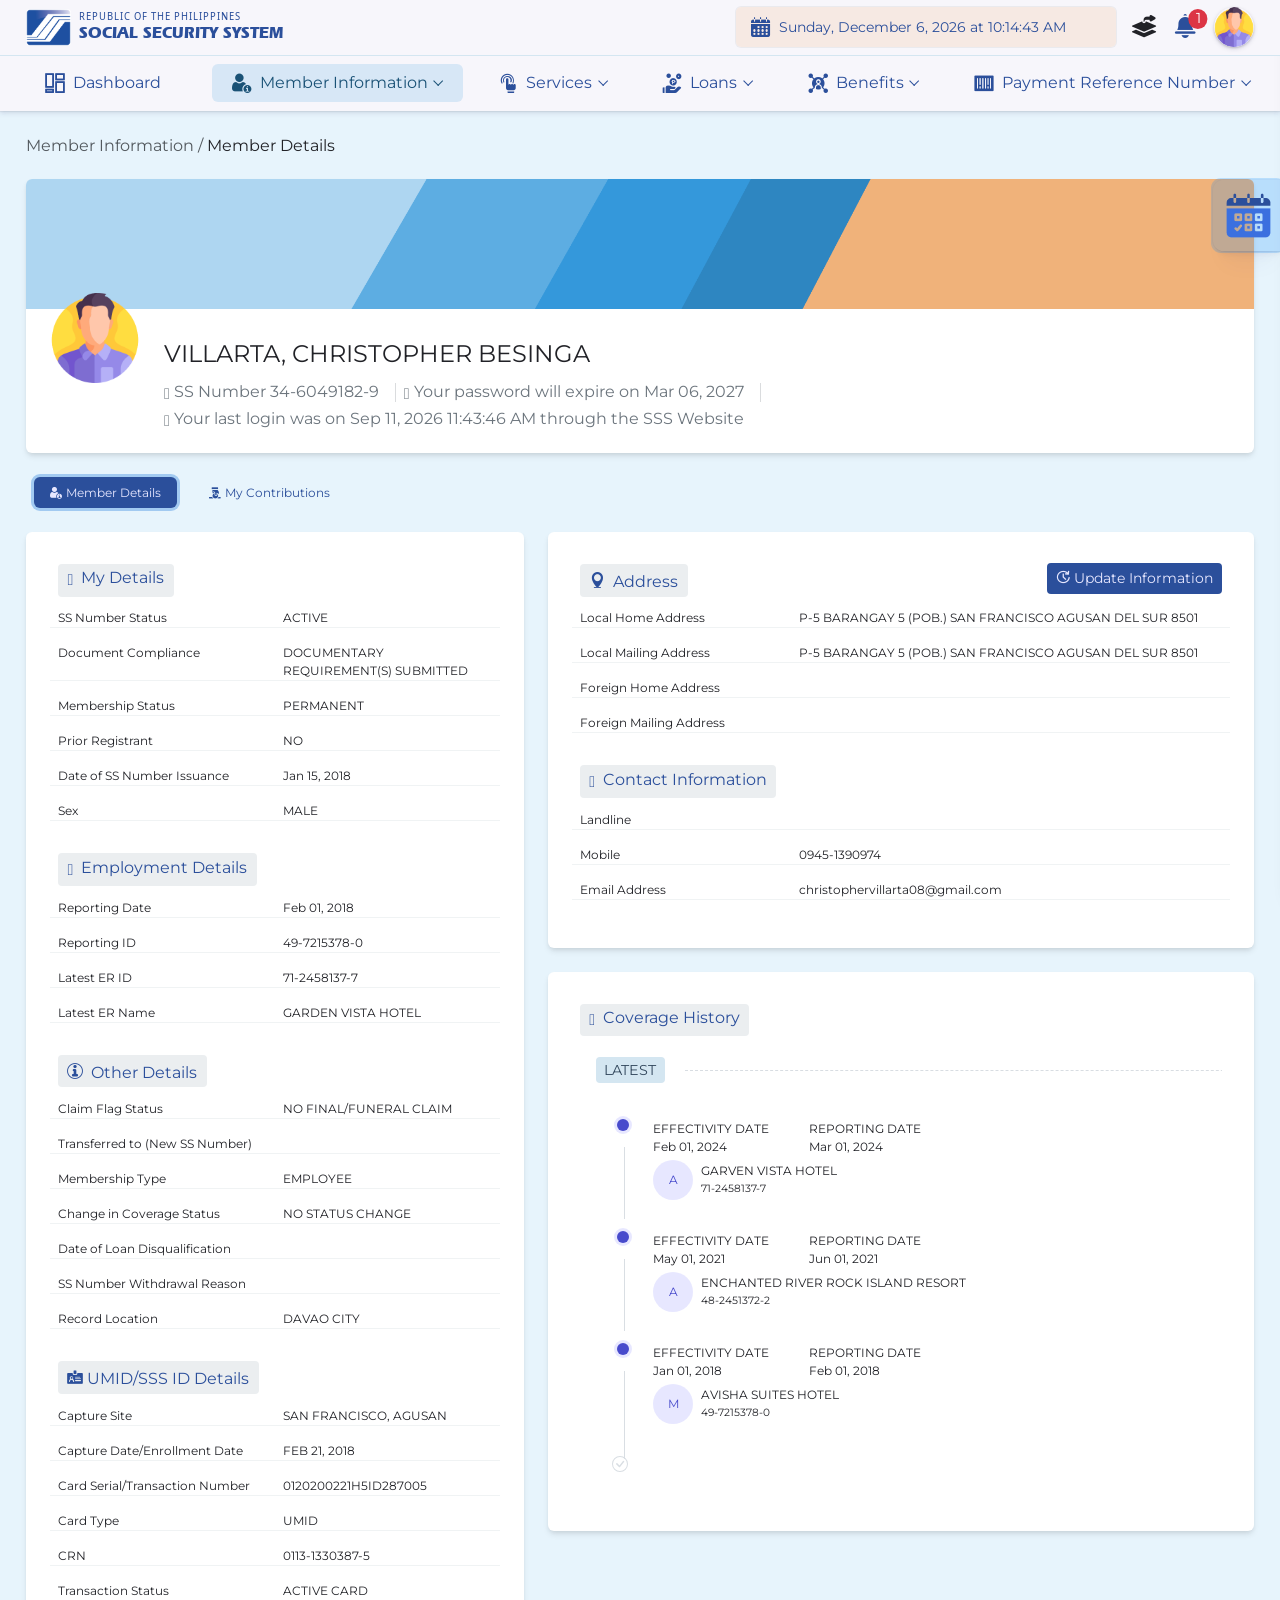
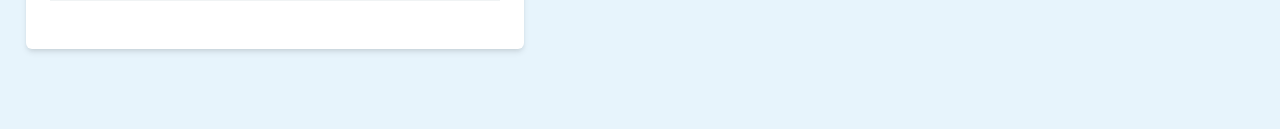
==== index.html @ 944c15fe "first commit" ====
<html><head>
        <meta charset="utf-8">
        <!-- <meta http-equiv="Content-Security-Policy" content="object-src 'self' data:;"> -->
        <meta name="viewport" content="width=device-width, initial-scale=1">
        <title>My.SSS Portal Dashboard</title>
        <!--<link rel="shortcut icon" type="image/x-icon" href="/favicon.ico">-->    
        <link rel="icon" type="image/png" sizes="32x32" href="/wsso/assets/common/images/sss/favicon-32x32.png">
        <link rel="icon" type="image/png" sizes="16x16" href="/wsso/assets/common/images/sss/favicon-16x16.png">
        <link rel="shortcut icon" href="/wsso/assets/common/images/sss/favicon.ico">
        <link href="https://cdn.jsdelivr.net/npm/bootstrap@5.2.3/dist/css/bootstrap.min.css" rel="stylesheet" integrity="sha384-rbsA2VBKQhggwzxH7pPCaAqO46MgnOM80zW1RWuH61DGLwZJEdK2Kadq2F9CUG65" crossorigin="anonymous">
        <!--<link href="/wsso/assets/common/libs/bootstrap/bootstrap.min.css" rel="stylesheet">-->
        <link href="./styles/beautify.css" rel="stylesheet">
        <link rel="stylesheet" href="sssico.css">
        <link href="./styles/swiper-bundle.min.css" rel="stylesheet">
        <script type="application/javascript" src="./scripts/jquery-3.6.4.min.js"></script>   
    <script src="https://cdn.jsdelivr.net/npm/bootstrap@5.2.3/dist/js/bootstrap.bundle.min.js" integrity="sha384-kenU1KFdBIe4zVF0s0G1M5b4hcpxyD9F7jL+jjXkk+Q2h455rYXK/7HAuoJl+0I4" crossorigin="anonymous"></script>
        <!--<script type="application/javascript" src="/wsso/assets/common/libs/bootstrap/bootstrap.bundle.min.js"></script>-->
        <link rel="stylesheet" type="text/css" href="./styles/requirements.css">
        <script type="application/javascript" src="./scripts/requirements.js"></script>
        <script type="application/javascript" src="./scripts/alerts.js"></script>
        <script type="application/javascript" src="./scripts/modal.js"></script>
        <script type="application/javascript" src="./scripts/swiper-bundle.min.js"></script>
        <!--<script src="https://cdn.jsdelivr.net/npm/flatpickr"></script>-->
        <script type="application/javascript" src="./scripts/flatpickr.js"></script>
        <script type="application/javascript" src="./scripts/pdf.min.js"></script>
        <script type="application/javascript" src="./scripts/pdf.worker.min.js"></script>
        <link rel="stylesheet" href="./styles/flatpickr.css">
        <!--<link rel="stylesheet" href="https://cdn.jsdelivr.net/npm/flatpickr/dist/flatpickr.min.css">-->
        <!--<link rel="stylesheet" href="/wsso/assets/common/libs/datatable/datatables.bootstrap5.css" />-->
        <link rel="stylesheet" href="./styles/dataTables.bootstrap5.min.css">    
        <link rel="stylesheet" href="./styles/datatables.checkboxes.css">
        <link rel="stylesheet" href="./styles/monthSelect.css">
        <script src="./scripts/monthSelect.js"></script>
        <link rel="stylesheet" href="./styles/pagination.css">
        <script type="text/javascript" charset="utf8" src="./scripts/dataTables.min.js"></script>
        <script type="text/javascript" charset="utf8" src="./scripts/dataTables.bootstrap5.min.js"></script>
        <!--<script type="text/javascript" charset="utf8" src="/wsso/assets/common/libs/datatable/datatables-bootstrap5.js"></script>-->
        <link href="./styles/bootstrap4-toggle.min.css" rel="stylesheet">
        <script src="./scripts/bootstrap4-toggle.min.js"></script>
    <style>.swal2-popup.swal2-toast{box-sizing:border-box;grid-column:1/4 !important;grid-row:1/4 !important;grid-template-columns:min-content auto min-content;padding:1em;overflow-y:hidden;background:#fff;box-shadow:0 0 1px rgba(0,0,0,.075),0 1px 2px rgba(0,0,0,.075),1px 2px 4px rgba(0,0,0,.075),1px 3px 8px rgba(0,0,0,.075),2px 4px 16px rgba(0,0,0,.075);pointer-events:all}.swal2-popup.swal2-toast>*{grid-column:2}.swal2-popup.swal2-toast .swal2-title{margin:.5em 1em;padding:0;font-size:1em;text-align:initial}.swal2-popup.swal2-toast .swal2-loading{justify-content:center}.swal2-popup.swal2-toast .swal2-input{height:2em;margin:.5em;font-size:1em}.swal2-popup.swal2-toast .swal2-validation-message{font-size:1em}.swal2-popup.swal2-toast .swal2-footer{margin:.5em 0 0;padding:.5em 0 0;font-size:.8em}.swal2-popup.swal2-toast .swal2-close{grid-column:3/3;grid-row:1/99;align-self:center;width:.8em;height:.8em;margin:0;font-size:2em}.swal2-popup.swal2-toast .swal2-html-container{margin:.5em 1em;padding:0;overflow:initial;font-size:1em;text-align:initial}.swal2-popup.swal2-toast .swal2-html-container:empty{padding:0}.swal2-popup.swal2-toast .swal2-loader{grid-column:1;grid-row:1/99;align-self:center;width:2em;height:2em;margin:.25em}.swal2-popup.swal2-toast .swal2-icon{grid-column:1;grid-row:1/99;align-self:center;width:2em;min-width:2em;height:2em;margin:0 .5em 0 0}.swal2-popup.swal2-toast .swal2-icon .swal2-icon-content{display:flex;align-items:center;font-size:1.8em;font-weight:bold}.swal2-popup.swal2-toast .swal2-icon.swal2-success .swal2-success-ring{width:2em;height:2em}.swal2-popup.swal2-toast .swal2-icon.swal2-error [class^=swal2-x-mark-line]{top:.875em;width:1.375em}.swal2-popup.swal2-toast .swal2-icon.swal2-error [class^=swal2-x-mark-line][class$=left]{left:.3125em}.swal2-popup.swal2-toast .swal2-icon.swal2-error [class^=swal2-x-mark-line][class$=right]{right:.3125em}.swal2-popup.swal2-toast .swal2-actions{justify-content:flex-start;height:auto;margin:0;margin-top:.5em;padding:0 .5em}.swal2-popup.swal2-toast .swal2-styled{margin:.25em .5em;padding:.4em .6em;font-size:1em}.swal2-popup.swal2-toast .swal2-success{border-color:#a5dc86}.swal2-popup.swal2-toast .swal2-success [class^=swal2-success-circular-line]{position:absolute;width:1.6em;height:3em;transform:rotate(45deg);border-radius:50%}.swal2-popup.swal2-toast .swal2-success [class^=swal2-success-circular-line][class$=left]{top:-0.8em;left:-0.5em;transform:rotate(-45deg);transform-origin:2em 2em;border-radius:4em 0 0 4em}.swal2-popup.swal2-toast .swal2-success [class^=swal2-success-circular-line][class$=right]{top:-0.25em;left:.9375em;transform-origin:0 1.5em;border-radius:0 4em 4em 0}.swal2-popup.swal2-toast .swal2-success .swal2-success-ring{width:2em;height:2em}.swal2-popup.swal2-toast .swal2-success .swal2-success-fix{top:0;left:.4375em;width:.4375em;height:2.6875em}.swal2-popup.swal2-toast .swal2-success [class^=swal2-success-line]{height:.3125em}.swal2-popup.swal2-toast .swal2-success [class^=swal2-success-line][class$=tip]{top:1.125em;left:.1875em;width:.75em}.swal2-popup.swal2-toast .swal2-success [class^=swal2-success-line][class$=long]{top:.9375em;right:.1875em;width:1.375em}.swal2-popup.swal2-toast .swal2-success.swal2-icon-show .swal2-success-line-tip{animation:swal2-toast-animate-success-line-tip .75s}.swal2-popup.swal2-toast .swal2-success.swal2-icon-show .swal2-success-line-long{animation:swal2-toast-animate-success-line-long .75s}.swal2-popup.swal2-toast.swal2-show{animation:swal2-toast-show .5s}.swal2-popup.swal2-toast.swal2-hide{animation:swal2-toast-hide .1s forwards}div:where(.swal2-container){display:grid;position:fixed;z-index:1060;inset:0;box-sizing:border-box;grid-template-areas:"top-start     top            top-end" "center-start  center         center-end" "bottom-start  bottom-center  bottom-end";grid-template-rows:minmax(min-content, auto) minmax(min-content, auto) minmax(min-content, auto);height:100%;padding:.625em;overflow-x:hidden;transition:background-color .1s;-webkit-overflow-scrolling:touch}div:where(.swal2-container).swal2-backdrop-show,div:where(.swal2-container).swal2-noanimation{background:rgba(0,0,0,.4)}div:where(.swal2-container).swal2-backdrop-hide{background:rgba(0,0,0,0) !important}div:where(.swal2-container).swal2-top-start,div:where(.swal2-container).swal2-center-start,div:where(.swal2-container).swal2-bottom-start{grid-template-columns:minmax(0, 1fr) auto auto}div:where(.swal2-container).swal2-top,div:where(.swal2-container).swal2-center,div:where(.swal2-container).swal2-bottom{grid-template-columns:auto minmax(0, 1fr) auto}div:where(.swal2-container).swal2-top-end,div:where(.swal2-container).swal2-center-end,div:where(.swal2-container).swal2-bottom-end{grid-template-columns:auto auto minmax(0, 1fr)}div:where(.swal2-container).swal2-top-start>.swal2-popup{align-self:start}div:where(.swal2-container).swal2-top>.swal2-popup{grid-column:2;align-self:start;justify-self:center}div:where(.swal2-container).swal2-top-end>.swal2-popup,div:where(.swal2-container).swal2-top-right>.swal2-popup{grid-column:3;align-self:start;justify-self:end}div:where(.swal2-container).swal2-center-start>.swal2-popup,div:where(.swal2-container).swal2-center-left>.swal2-popup{grid-row:2;align-self:center}div:where(.swal2-container).swal2-center>.swal2-popup{grid-column:2;grid-row:2;align-self:center;justify-self:center}div:where(.swal2-container).swal2-center-end>.swal2-popup,div:where(.swal2-container).swal2-center-right>.swal2-popup{grid-column:3;grid-row:2;align-self:center;justify-self:end}div:where(.swal2-container).swal2-bottom-start>.swal2-popup,div:where(.swal2-container).swal2-bottom-left>.swal2-popup{grid-column:1;grid-row:3;align-self:end}div:where(.swal2-container).swal2-bottom>.swal2-popup{grid-column:2;grid-row:3;justify-self:center;align-self:end}div:where(.swal2-container).swal2-bottom-end>.swal2-popup,div:where(.swal2-container).swal2-bottom-right>.swal2-popup{grid-column:3;grid-row:3;align-self:end;justify-self:end}div:where(.swal2-container).swal2-grow-row>.swal2-popup,div:where(.swal2-container).swal2-grow-fullscreen>.swal2-popup{grid-column:1/4;width:100%}div:where(.swal2-container).swal2-grow-column>.swal2-popup,div:where(.swal2-container).swal2-grow-fullscreen>.swal2-popup{grid-row:1/4;align-self:stretch}div:where(.swal2-container).swal2-no-transition{transition:none !important}div:where(.swal2-container) div:where(.swal2-popup){display:none;position:relative;box-sizing:border-box;grid-template-columns:minmax(0, 100%);width:32em;max-width:100%;padding:0 0 1.25em;border:none;border-radius:5px;background:#fff;color:#545454;font-family:inherit;font-size:1rem}div:where(.swal2-container) div:where(.swal2-popup):focus{outline:none}div:where(.swal2-container) div:where(.swal2-popup).swal2-loading{overflow-y:hidden}div:where(.swal2-container) h2:where(.swal2-title){position:relative;max-width:100%;margin:0;padding:.8em 1em 0;color:inherit;font-size:1.875em;font-weight:600;text-align:center;text-transform:none;word-wrap:break-word}div:where(.swal2-container) div:where(.swal2-actions){display:flex;z-index:1;box-sizing:border-box;flex-wrap:wrap;align-items:center;justify-content:center;width:auto;margin:1.25em auto 0;padding:0}div:where(.swal2-container) div:where(.swal2-actions):not(.swal2-loading) .swal2-styled[disabled]{opacity:.4}div:where(.swal2-container) div:where(.swal2-actions):not(.swal2-loading) .swal2-styled:hover{background-image:linear-gradient(rgba(0, 0, 0, 0.1), rgba(0, 0, 0, 0.1))}div:where(.swal2-container) div:where(.swal2-actions):not(.swal2-loading) .swal2-styled:active{background-image:linear-gradient(rgba(0, 0, 0, 0.2), rgba(0, 0, 0, 0.2))}div:where(.swal2-container) div:where(.swal2-loader){display:none;align-items:center;justify-content:center;width:2.2em;height:2.2em;margin:0 1.875em;animation:swal2-rotate-loading 1.5s linear 0s infinite normal;border-width:.25em;border-style:solid;border-radius:100%;border-color:#2778c4 rgba(0,0,0,0) #2778c4 rgba(0,0,0,0)}div:where(.swal2-container) button:where(.swal2-styled){margin:.3125em;padding:.625em 1.1em;transition:box-shadow .1s;box-shadow:0 0 0 3px rgba(0,0,0,0);font-weight:500}div:where(.swal2-container) button:where(.swal2-styled):not([disabled]){cursor:pointer}div:where(.swal2-container) button:where(.swal2-styled).swal2-confirm{border:0;border-radius:.25em;background:initial;background-color:#7066e0;color:#fff;font-size:1em}div:where(.swal2-container) button:where(.swal2-styled).swal2-confirm:focus{box-shadow:0 0 0 3px rgba(112,102,224,.5)}div:where(.swal2-container) button:where(.swal2-styled).swal2-deny{border:0;border-radius:.25em;background:initial;background-color:#dc3741;color:#fff;font-size:1em}div:where(.swal2-container) button:where(.swal2-styled).swal2-deny:focus{box-shadow:0 0 0 3px rgba(220,55,65,.5)}div:where(.swal2-container) button:where(.swal2-styled).swal2-cancel{border:0;border-radius:.25em;background:initial;background-color:#6e7881;color:#fff;font-size:1em}div:where(.swal2-container) button:where(.swal2-styled).swal2-cancel:focus{box-shadow:0 0 0 3px rgba(110,120,129,.5)}div:where(.swal2-container) button:where(.swal2-styled).swal2-default-outline:focus{box-shadow:0 0 0 3px rgba(100,150,200,.5)}div:where(.swal2-container) button:where(.swal2-styled):focus{outline:none}div:where(.swal2-container) button:where(.swal2-styled)::-moz-focus-inner{border:0}div:where(.swal2-container) div:where(.swal2-footer){margin:1em 0 0;padding:1em 1em 0;border-top:1px solid #eee;color:inherit;font-size:1em;text-align:center}div:where(.swal2-container) .swal2-timer-progress-bar-container{position:absolute;right:0;bottom:0;left:0;grid-column:auto !important;overflow:hidden;border-bottom-right-radius:5px;border-bottom-left-radius:5px}div:where(.swal2-container) div:where(.swal2-timer-progress-bar){width:100%;height:.25em;background:rgba(0,0,0,.2)}div:where(.swal2-container) img:where(.swal2-image){max-width:100%;margin:2em auto 1em}div:where(.swal2-container) button:where(.swal2-close){z-index:2;align-items:center;justify-content:center;width:1.2em;height:1.2em;margin-top:0;margin-right:0;margin-bottom:-1.2em;padding:0;overflow:hidden;transition:color .1s,box-shadow .1s;border:none;border-radius:5px;background:rgba(0,0,0,0);color:#ccc;font-family:monospace;font-size:2.5em;cursor:pointer;justify-self:end}div:where(.swal2-container) button:where(.swal2-close):hover{transform:none;background:rgba(0,0,0,0);color:#f27474}div:where(.swal2-container) button:where(.swal2-close):focus{outline:none;box-shadow:inset 0 0 0 3px rgba(100,150,200,.5)}div:where(.swal2-container) button:where(.swal2-close)::-moz-focus-inner{border:0}div:where(.swal2-container) .swal2-html-container{z-index:1;justify-content:center;margin:1em 1.6em .3em;padding:0;overflow:auto;color:inherit;font-size:1.125em;font-weight:normal;line-height:normal;text-align:center;word-wrap:break-word;word-break:break-word}div:where(.swal2-container) input:where(.swal2-input),div:where(.swal2-container) input:where(.swal2-file),div:where(.swal2-container) textarea:where(.swal2-textarea),div:where(.swal2-container) select:where(.swal2-select),div:where(.swal2-container) div:where(.swal2-radio),div:where(.swal2-container) label:where(.swal2-checkbox){margin:1em 2em 3px}div:where(.swal2-container) input:where(.swal2-input),div:where(.swal2-container) input:where(.swal2-file),div:where(.swal2-container) textarea:where(.swal2-textarea){box-sizing:border-box;width:auto;transition:border-color .1s,box-shadow .1s;border:1px solid #d9d9d9;border-radius:.1875em;background:rgba(0,0,0,0);box-shadow:inset 0 1px 1px rgba(0,0,0,.06),0 0 0 3px rgba(0,0,0,0);color:inherit;font-size:1.125em}div:where(.swal2-container) input:where(.swal2-input).swal2-inputerror,div:where(.swal2-container) input:where(.swal2-file).swal2-inputerror,div:where(.swal2-container) textarea:where(.swal2-textarea).swal2-inputerror{border-color:#f27474 !important;box-shadow:0 0 2px #f27474 !important}div:where(.swal2-container) input:where(.swal2-input):focus,div:where(.swal2-container) input:where(.swal2-file):focus,div:where(.swal2-container) textarea:where(.swal2-textarea):focus{border:1px solid #b4dbed;outline:none;box-shadow:inset 0 1px 1px rgba(0,0,0,.06),0 0 0 3px rgba(100,150,200,.5)}div:where(.swal2-container) input:where(.swal2-input)::placeholder,div:where(.swal2-container) input:where(.swal2-file)::placeholder,div:where(.swal2-container) textarea:where(.swal2-textarea)::placeholder{color:#ccc}div:where(.swal2-container) .swal2-range{margin:1em 2em 3px;background:#fff}div:where(.swal2-container) .swal2-range input{width:80%}div:where(.swal2-container) .swal2-range output{width:20%;color:inherit;font-weight:600;text-align:center}div:where(.swal2-container) .swal2-range input,div:where(.swal2-container) .swal2-range output{height:2.625em;padding:0;font-size:1.125em;line-height:2.625em}div:where(.swal2-container) .swal2-input{height:2.625em;padding:0 .75em}div:where(.swal2-container) .swal2-file{width:75%;margin-right:auto;margin-left:auto;background:rgba(0,0,0,0);font-size:1.125em}div:where(.swal2-container) .swal2-textarea{height:6.75em;padding:.75em}div:where(.swal2-container) .swal2-select{min-width:50%;max-width:100%;padding:.375em .625em;background:rgba(0,0,0,0);color:inherit;font-size:1.125em}div:where(.swal2-container) .swal2-radio,div:where(.swal2-container) .swal2-checkbox{align-items:center;justify-content:center;background:#fff;color:inherit}div:where(.swal2-container) .swal2-radio label,div:where(.swal2-container) .swal2-checkbox label{margin:0 .6em;font-size:1.125em}div:where(.swal2-container) .swal2-radio input,div:where(.swal2-container) .swal2-checkbox input{flex-shrink:0;margin:0 .4em}div:where(.swal2-container) label:where(.swal2-input-label){display:flex;justify-content:center;margin:1em auto 0}div:where(.swal2-container) div:where(.swal2-validation-message){align-items:center;justify-content:center;margin:1em 0 0;padding:.625em;overflow:hidden;background:#f0f0f0;color:#666;font-size:1em;font-weight:300}div:where(.swal2-container) div:where(.swal2-validation-message)::before{content:"!";display:inline-block;width:1.5em;min-width:1.5em;height:1.5em;margin:0 .625em;border-radius:50%;background-color:#f27474;color:#fff;font-weight:600;line-height:1.5em;text-align:center}div:where(.swal2-container) .swal2-progress-steps{flex-wrap:wrap;align-items:center;max-width:100%;margin:1.25em auto;padding:0;background:rgba(0,0,0,0);font-weight:600}div:where(.swal2-container) .swal2-progress-steps li{display:inline-block;position:relative}div:where(.swal2-container) .swal2-progress-steps .swal2-progress-step{z-index:20;flex-shrink:0;width:2em;height:2em;border-radius:2em;background:#2778c4;color:#fff;line-height:2em;text-align:center}div:where(.swal2-container) .swal2-progress-steps .swal2-progress-step.swal2-active-progress-step{background:#2778c4}div:where(.swal2-container) .swal2-progress-steps .swal2-progress-step.swal2-active-progress-step~.swal2-progress-step{background:#add8e6;color:#fff}div:where(.swal2-container) .swal2-progress-steps .swal2-progress-step.swal2-active-progress-step~.swal2-progress-step-line{background:#add8e6}div:where(.swal2-container) .swal2-progress-steps .swal2-progress-step-line{z-index:10;flex-shrink:0;width:2.5em;height:.4em;margin:0 -1px;background:#2778c4}div:where(.swal2-icon){position:relative;box-sizing:content-box;justify-content:center;width:5em;height:5em;margin:2.5em auto .6em;border:0.25em solid rgba(0,0,0,0);border-radius:50%;border-color:#000;font-family:inherit;line-height:5em;cursor:default;user-select:none}div:where(.swal2-icon) .swal2-icon-content{display:flex;align-items:center;font-size:3.75em}div:where(.swal2-icon).swal2-error{border-color:#f27474;color:#f27474}div:where(.swal2-icon).swal2-error .swal2-x-mark{position:relative;flex-grow:1}div:where(.swal2-icon).swal2-error [class^=swal2-x-mark-line]{display:block;position:absolute;top:2.3125em;width:2.9375em;height:.3125em;border-radius:.125em;background-color:#f27474}div:where(.swal2-icon).swal2-error [class^=swal2-x-mark-line][class$=left]{left:1.0625em;transform:rotate(45deg)}div:where(.swal2-icon).swal2-error [class^=swal2-x-mark-line][class$=right]{right:1em;transform:rotate(-45deg)}div:where(.swal2-icon).swal2-error.swal2-icon-show{animation:swal2-animate-error-icon .5s}div:where(.swal2-icon).swal2-error.swal2-icon-show .swal2-x-mark{animation:swal2-animate-error-x-mark .5s}div:where(.swal2-icon).swal2-warning{border-color:#facea8;color:#f8bb86}div:where(.swal2-icon).swal2-warning.swal2-icon-show{animation:swal2-animate-error-icon .5s}div:where(.swal2-icon).swal2-warning.swal2-icon-show .swal2-icon-content{animation:swal2-animate-i-mark .5s}div:where(.swal2-icon).swal2-info{border-color:#9de0f6;color:#3fc3ee}div:where(.swal2-icon).swal2-info.swal2-icon-show{animation:swal2-animate-error-icon .5s}div:where(.swal2-icon).swal2-info.swal2-icon-show .swal2-icon-content{animation:swal2-animate-i-mark .8s}div:where(.swal2-icon).swal2-question{border-color:#c9dae1;color:#87adbd}div:where(.swal2-icon).swal2-question.swal2-icon-show{animation:swal2-animate-error-icon .5s}div:where(.swal2-icon).swal2-question.swal2-icon-show .swal2-icon-content{animation:swal2-animate-question-mark .8s}div:where(.swal2-icon).swal2-success{border-color:#a5dc86;color:#a5dc86}div:where(.swal2-icon).swal2-success [class^=swal2-success-circular-line]{position:absolute;width:3.75em;height:7.5em;transform:rotate(45deg);border-radius:50%}div:where(.swal2-icon).swal2-success [class^=swal2-success-circular-line][class$=left]{top:-0.4375em;left:-2.0635em;transform:rotate(-45deg);transform-origin:3.75em 3.75em;border-radius:7.5em 0 0 7.5em}div:where(.swal2-icon).swal2-success [class^=swal2-success-circular-line][class$=right]{top:-0.6875em;left:1.875em;transform:rotate(-45deg);transform-origin:0 3.75em;border-radius:0 7.5em 7.5em 0}div:where(.swal2-icon).swal2-success .swal2-success-ring{position:absolute;z-index:2;top:-0.25em;left:-0.25em;box-sizing:content-box;width:100%;height:100%;border:.25em solid rgba(165,220,134,.3);border-radius:50%}div:where(.swal2-icon).swal2-success .swal2-success-fix{position:absolute;z-index:1;top:.5em;left:1.625em;width:.4375em;height:5.625em;transform:rotate(-45deg)}div:where(.swal2-icon).swal2-success [class^=swal2-success-line]{display:block;position:absolute;z-index:2;height:.3125em;border-radius:.125em;background-color:#a5dc86}div:where(.swal2-icon).swal2-success [class^=swal2-success-line][class$=tip]{top:2.875em;left:.8125em;width:1.5625em;transform:rotate(45deg)}div:where(.swal2-icon).swal2-success [class^=swal2-success-line][class$=long]{top:2.375em;right:.5em;width:2.9375em;transform:rotate(-45deg)}div:where(.swal2-icon).swal2-success.swal2-icon-show .swal2-success-line-tip{animation:swal2-animate-success-line-tip .75s}div:where(.swal2-icon).swal2-success.swal2-icon-show .swal2-success-line-long{animation:swal2-animate-success-line-long .75s}div:where(.swal2-icon).swal2-success.swal2-icon-show .swal2-success-circular-line-right{animation:swal2-rotate-success-circular-line 4.25s ease-in}[class^=swal2]{-webkit-tap-highlight-color:rgba(0,0,0,0)}.swal2-show{animation:swal2-show .3s}.swal2-hide{animation:swal2-hide .15s forwards}.swal2-noanimation{transition:none}.swal2-scrollbar-measure{position:absolute;top:-9999px;width:50px;height:50px;overflow:scroll}.swal2-rtl .swal2-close{margin-right:initial;margin-left:0}.swal2-rtl .swal2-timer-progress-bar{right:0;left:auto}@keyframes swal2-toast-show{0%{transform:translateY(-0.625em) rotateZ(2deg)}33%{transform:translateY(0) rotateZ(-2deg)}66%{transform:translateY(0.3125em) rotateZ(2deg)}100%{transform:translateY(0) rotateZ(0deg)}}@keyframes swal2-toast-hide{100%{transform:rotateZ(1deg);opacity:0}}@keyframes swal2-toast-animate-success-line-tip{0%{top:.5625em;left:.0625em;width:0}54%{top:.125em;left:.125em;width:0}70%{top:.625em;left:-0.25em;width:1.625em}84%{top:1.0625em;left:.75em;width:.5em}100%{top:1.125em;left:.1875em;width:.75em}}@keyframes swal2-toast-animate-success-line-long{0%{top:1.625em;right:1.375em;width:0}65%{top:1.25em;right:.9375em;width:0}84%{top:.9375em;right:0;width:1.125em}100%{top:.9375em;right:.1875em;width:1.375em}}@keyframes swal2-show{0%{transform:scale(0.7)}45%{transform:scale(1.05)}80%{transform:scale(0.95)}100%{transform:scale(1)}}@keyframes swal2-hide{0%{transform:scale(1);opacity:1}100%{transform:scale(0.5);opacity:0}}@keyframes swal2-animate-success-line-tip{0%{top:1.1875em;left:.0625em;width:0}54%{top:1.0625em;left:.125em;width:0}70%{top:2.1875em;left:-0.375em;width:3.125em}84%{top:3em;left:1.3125em;width:1.0625em}100%{top:2.8125em;left:.8125em;width:1.5625em}}@keyframes swal2-animate-success-line-long{0%{top:3.375em;right:2.875em;width:0}65%{top:3.375em;right:2.875em;width:0}84%{top:2.1875em;right:0;width:3.4375em}100%{top:2.375em;right:.5em;width:2.9375em}}@keyframes swal2-rotate-success-circular-line{0%{transform:rotate(-45deg)}5%{transform:rotate(-45deg)}12%{transform:rotate(-405deg)}100%{transform:rotate(-405deg)}}@keyframes swal2-animate-error-x-mark{0%{margin-top:1.625em;transform:scale(0.4);opacity:0}50%{margin-top:1.625em;transform:scale(0.4);opacity:0}80%{margin-top:-0.375em;transform:scale(1.15)}100%{margin-top:0;transform:scale(1);opacity:1}}@keyframes swal2-animate-error-icon{0%{transform:rotateX(100deg);opacity:0}100%{transform:rotateX(0deg);opacity:1}}@keyframes swal2-rotate-loading{0%{transform:rotate(0deg)}100%{transform:rotate(360deg)}}@keyframes swal2-animate-question-mark{0%{transform:rotateY(-360deg)}100%{transform:rotateY(0)}}@keyframes swal2-animate-i-mark{0%{transform:rotateZ(45deg);opacity:0}25%{transform:rotateZ(-25deg);opacity:.4}50%{transform:rotateZ(15deg);opacity:.8}75%{transform:rotateZ(-5deg);opacity:1}100%{transform:rotateX(0);opacity:1}}body.swal2-shown:not(.swal2-no-backdrop):not(.swal2-toast-shown){overflow:hidden}body.swal2-height-auto{height:auto !important}body.swal2-no-backdrop .swal2-container{background-color:rgba(0,0,0,0) !important;pointer-events:none}body.swal2-no-backdrop .swal2-container .swal2-popup{pointer-events:all}body.swal2-no-backdrop .swal2-container .swal2-modal{box-shadow:0 0 10px rgba(0,0,0,.4)}@media print{body.swal2-shown:not(.swal2-no-backdrop):not(.swal2-toast-shown){overflow-y:scroll !important}body.swal2-shown:not(.swal2-no-backdrop):not(.swal2-toast-shown)>[aria-hidden=true]{display:none}body.swal2-shown:not(.swal2-no-backdrop):not(.swal2-toast-shown) .swal2-container{position:static !important}}body.swal2-toast-shown .swal2-container{box-sizing:border-box;width:360px;max-width:100%;background-color:rgba(0,0,0,0);pointer-events:none}body.swal2-toast-shown .swal2-container.swal2-top{inset:0 auto auto 50%;transform:translateX(-50%)}body.swal2-toast-shown .swal2-container.swal2-top-end,body.swal2-toast-shown .swal2-container.swal2-top-right{inset:0 0 auto auto}body.swal2-toast-shown .swal2-container.swal2-top-start,body.swal2-toast-shown .swal2-container.swal2-top-left{inset:0 auto auto 0}body.swal2-toast-shown .swal2-container.swal2-center-start,body.swal2-toast-shown .swal2-container.swal2-center-left{inset:50% auto auto 0;transform:translateY(-50%)}body.swal2-toast-shown .swal2-container.swal2-center{inset:50% auto auto 50%;transform:translate(-50%, -50%)}body.swal2-toast-shown .swal2-container.swal2-center-end,body.swal2-toast-shown .swal2-container.swal2-center-right{inset:50% 0 auto auto;transform:translateY(-50%)}body.swal2-toast-shown .swal2-container.swal2-bottom-start,body.swal2-toast-shown .swal2-container.swal2-bottom-left{inset:auto auto 0 0}body.swal2-toast-shown .swal2-container.swal2-bottom{inset:auto auto 0 50%;transform:translateX(-50%)}body.swal2-toast-shown .swal2-container.swal2-bottom-end,body.swal2-toast-shown .swal2-container.swal2-bottom-right{inset:auto 0 0 auto}</style><style>.swal2-popup.swal2-toast{box-sizing:border-box;grid-column:1/4 !important;grid-row:1/4 !important;grid-template-columns:min-content auto min-content;padding:1em;overflow-y:hidden;background:#fff;box-shadow:0 0 1px rgba(0,0,0,.075),0 1px 2px rgba(0,0,0,.075),1px 2px 4px rgba(0,0,0,.075),1px 3px 8px rgba(0,0,0,.075),2px 4px 16px rgba(0,0,0,.075);pointer-events:all}.swal2-popup.swal2-toast>*{grid-column:2}.swal2-popup.swal2-toast .swal2-title{margin:.5em 1em;padding:0;font-size:1em;text-align:initial}.swal2-popup.swal2-toast .swal2-loading{justify-content:center}.swal2-popup.swal2-toast .swal2-input{height:2em;margin:.5em;font-size:1em}.swal2-popup.swal2-toast .swal2-validation-message{font-size:1em}.swal2-popup.swal2-toast .swal2-footer{margin:.5em 0 0;padding:.5em 0 0;font-size:.8em}.swal2-popup.swal2-toast .swal2-close{grid-column:3/3;grid-row:1/99;align-self:center;width:.8em;height:.8em;margin:0;font-size:2em}.swal2-popup.swal2-toast .swal2-html-container{margin:.5em 1em;padding:0;overflow:initial;font-size:1em;text-align:initial}.swal2-popup.swal2-toast .swal2-html-container:empty{padding:0}.swal2-popup.swal2-toast .swal2-loader{grid-column:1;grid-row:1/99;align-self:center;width:2em;height:2em;margin:.25em}.swal2-popup.swal2-toast .swal2-icon{grid-column:1;grid-row:1/99;align-self:center;width:2em;min-width:2em;height:2em;margin:0 .5em 0 0}.swal2-popup.swal2-toast .swal2-icon .swal2-icon-content{display:flex;align-items:center;font-size:1.8em;font-weight:bold}.swal2-popup.swal2-toast .swal2-icon.swal2-success .swal2-success-ring{width:2em;height:2em}.swal2-popup.swal2-toast .swal2-icon.swal2-error [class^=swal2-x-mark-line]{top:.875em;width:1.375em}.swal2-popup.swal2-toast .swal2-icon.swal2-error [class^=swal2-x-mark-line][class$=left]{left:.3125em}.swal2-popup.swal2-toast .swal2-icon.swal2-error [class^=swal2-x-mark-line][class$=right]{right:.3125em}.swal2-popup.swal2-toast .swal2-actions{justify-content:flex-start;height:auto;margin:0;margin-top:.5em;padding:0 .5em}.swal2-popup.swal2-toast .swal2-styled{margin:.25em .5em;padding:.4em .6em;font-size:1em}.swal2-popup.swal2-toast .swal2-success{border-color:#a5dc86}.swal2-popup.swal2-toast .swal2-success [class^=swal2-success-circular-line]{position:absolute;width:1.6em;height:3em;transform:rotate(45deg);border-radius:50%}.swal2-popup.swal2-toast .swal2-success [class^=swal2-success-circular-line][class$=left]{top:-0.8em;left:-0.5em;transform:rotate(-45deg);transform-origin:2em 2em;border-radius:4em 0 0 4em}.swal2-popup.swal2-toast .swal2-success [class^=swal2-success-circular-line][class$=right]{top:-0.25em;left:.9375em;transform-origin:0 1.5em;border-radius:0 4em 4em 0}.swal2-popup.swal2-toast .swal2-success .swal2-success-ring{width:2em;height:2em}.swal2-popup.swal2-toast .swal2-success .swal2-success-fix{top:0;left:.4375em;width:.4375em;height:2.6875em}.swal2-popup.swal2-toast .swal2-success [class^=swal2-success-line]{height:.3125em}.swal2-popup.swal2-toast .swal2-success [class^=swal2-success-line][class$=tip]{top:1.125em;left:.1875em;width:.75em}.swal2-popup.swal2-toast .swal2-success [class^=swal2-success-line][class$=long]{top:.9375em;right:.1875em;width:1.375em}.swal2-popup.swal2-toast .swal2-success.swal2-icon-show .swal2-success-line-tip{animation:swal2-toast-animate-success-line-tip .75s}.swal2-popup.swal2-toast .swal2-success.swal2-icon-show .swal2-success-line-long{animation:swal2-toast-animate-success-line-long .75s}.swal2-popup.swal2-toast.swal2-show{animation:swal2-toast-show .5s}.swal2-popup.swal2-toast.swal2-hide{animation:swal2-toast-hide .1s forwards}div:where(.swal2-container){display:grid;position:fixed;z-index:1060;inset:0;box-sizing:border-box;grid-template-areas:"top-start     top            top-end" "center-start  center         center-end" "bottom-start  bottom-center  bottom-end";grid-template-rows:minmax(min-content, auto) minmax(min-content, auto) minmax(min-content, auto);height:100%;padding:.625em;overflow-x:hidden;transition:background-color .1s;-webkit-overflow-scrolling:touch}div:where(.swal2-container).swal2-backdrop-show,div:where(.swal2-container).swal2-noanimation{background:rgba(0,0,0,.4)}div:where(.swal2-container).swal2-backdrop-hide{background:rgba(0,0,0,0) !important}div:where(.swal2-container).swal2-top-start,div:where(.swal2-container).swal2-center-start,div:where(.swal2-container).swal2-bottom-start{grid-template-columns:minmax(0, 1fr) auto auto}div:where(.swal2-container).swal2-top,div:where(.swal2-container).swal2-center,div:where(.swal2-container).swal2-bottom{grid-template-columns:auto minmax(0, 1fr) auto}div:where(.swal2-container).swal2-top-end,div:where(.swal2-container).swal2-center-end,div:where(.swal2-container).swal2-bottom-end{grid-template-columns:auto auto minmax(0, 1fr)}div:where(.swal2-container).swal2-top-start>.swal2-popup{align-self:start}div:where(.swal2-container).swal2-top>.swal2-popup{grid-column:2;align-self:start;justify-self:center}div:where(.swal2-container).swal2-top-end>.swal2-popup,div:where(.swal2-container).swal2-top-right>.swal2-popup{grid-column:3;align-self:start;justify-self:end}div:where(.swal2-container).swal2-center-start>.swal2-popup,div:where(.swal2-container).swal2-center-left>.swal2-popup{grid-row:2;align-self:center}div:where(.swal2-container).swal2-center>.swal2-popup{grid-column:2;grid-row:2;align-self:center;justify-self:center}div:where(.swal2-container).swal2-center-end>.swal2-popup,div:where(.swal2-container).swal2-center-right>.swal2-popup{grid-column:3;grid-row:2;align-self:center;justify-self:end}div:where(.swal2-container).swal2-bottom-start>.swal2-popup,div:where(.swal2-container).swal2-bottom-left>.swal2-popup{grid-column:1;grid-row:3;align-self:end}div:where(.swal2-container).swal2-bottom>.swal2-popup{grid-column:2;grid-row:3;justify-self:center;align-self:end}div:where(.swal2-container).swal2-bottom-end>.swal2-popup,div:where(.swal2-container).swal2-bottom-right>.swal2-popup{grid-column:3;grid-row:3;align-self:end;justify-self:end}div:where(.swal2-container).swal2-grow-row>.swal2-popup,div:where(.swal2-container).swal2-grow-fullscreen>.swal2-popup{grid-column:1/4;width:100%}div:where(.swal2-container).swal2-grow-column>.swal2-popup,div:where(.swal2-container).swal2-grow-fullscreen>.swal2-popup{grid-row:1/4;align-self:stretch}div:where(.swal2-container).swal2-no-transition{transition:none !important}div:where(.swal2-container) div:where(.swal2-popup){display:none;position:relative;box-sizing:border-box;grid-template-columns:minmax(0, 100%);width:32em;max-width:100%;padding:0 0 1.25em;border:none;border-radius:5px;background:#fff;color:#545454;font-family:inherit;font-size:1rem}div:where(.swal2-container) div:where(.swal2-popup):focus{outline:none}div:where(.swal2-container) div:where(.swal2-popup).swal2-loading{overflow-y:hidden}div:where(.swal2-container) h2:where(.swal2-title){position:relative;max-width:100%;margin:0;padding:.8em 1em 0;color:inherit;font-size:1.875em;font-weight:600;text-align:center;text-transform:none;word-wrap:break-word}div:where(.swal2-container) div:where(.swal2-actions){display:flex;z-index:1;box-sizing:border-box;flex-wrap:wrap;align-items:center;justify-content:center;width:auto;margin:1.25em auto 0;padding:0}div:where(.swal2-container) div:where(.swal2-actions):not(.swal2-loading) .swal2-styled[disabled]{opacity:.4}div:where(.swal2-container) div:where(.swal2-actions):not(.swal2-loading) .swal2-styled:hover{background-image:linear-gradient(rgba(0, 0, 0, 0.1), rgba(0, 0, 0, 0.1))}div:where(.swal2-container) div:where(.swal2-actions):not(.swal2-loading) .swal2-styled:active{background-image:linear-gradient(rgba(0, 0, 0, 0.2), rgba(0, 0, 0, 0.2))}div:where(.swal2-container) div:where(.swal2-loader){display:none;align-items:center;justify-content:center;width:2.2em;height:2.2em;margin:0 1.875em;animation:swal2-rotate-loading 1.5s linear 0s infinite normal;border-width:.25em;border-style:solid;border-radius:100%;border-color:#2778c4 rgba(0,0,0,0) #2778c4 rgba(0,0,0,0)}div:where(.swal2-container) button:where(.swal2-styled){margin:.3125em;padding:.625em 1.1em;transition:box-shadow .1s;box-shadow:0 0 0 3px rgba(0,0,0,0);font-weight:500}div:where(.swal2-container) button:where(.swal2-styled):not([disabled]){cursor:pointer}div:where(.swal2-container) button:where(.swal2-styled).swal2-confirm{border:0;border-radius:.25em;background:initial;background-color:#7066e0;color:#fff;font-size:1em}div:where(.swal2-container) button:where(.swal2-styled).swal2-confirm:focus{box-shadow:0 0 0 3px rgba(112,102,224,.5)}div:where(.swal2-container) button:where(.swal2-styled).swal2-deny{border:0;border-radius:.25em;background:initial;background-color:#dc3741;color:#fff;font-size:1em}div:where(.swal2-container) button:where(.swal2-styled).swal2-deny:focus{box-shadow:0 0 0 3px rgba(220,55,65,.5)}div:where(.swal2-container) button:where(.swal2-styled).swal2-cancel{border:0;border-radius:.25em;background:initial;background-color:#6e7881;color:#fff;font-size:1em}div:where(.swal2-container) button:where(.swal2-styled).swal2-cancel:focus{box-shadow:0 0 0 3px rgba(110,120,129,.5)}div:where(.swal2-container) button:where(.swal2-styled).swal2-default-outline:focus{box-shadow:0 0 0 3px rgba(100,150,200,.5)}div:where(.swal2-container) button:where(.swal2-styled):focus{outline:none}div:where(.swal2-container) button:where(.swal2-styled)::-moz-focus-inner{border:0}div:where(.swal2-container) div:where(.swal2-footer){margin:1em 0 0;padding:1em 1em 0;border-top:1px solid #eee;color:inherit;font-size:1em;text-align:center}div:where(.swal2-container) .swal2-timer-progress-bar-container{position:absolute;right:0;bottom:0;left:0;grid-column:auto !important;overflow:hidden;border-bottom-right-radius:5px;border-bottom-left-radius:5px}div:where(.swal2-container) div:where(.swal2-timer-progress-bar){width:100%;height:.25em;background:rgba(0,0,0,.2)}div:where(.swal2-container) img:where(.swal2-image){max-width:100%;margin:2em auto 1em}div:where(.swal2-container) button:where(.swal2-close){z-index:2;align-items:center;justify-content:center;width:1.2em;height:1.2em;margin-top:0;margin-right:0;margin-bottom:-1.2em;padding:0;overflow:hidden;transition:color .1s,box-shadow .1s;border:none;border-radius:5px;background:rgba(0,0,0,0);color:#ccc;font-family:monospace;font-size:2.5em;cursor:pointer;justify-self:end}div:where(.swal2-container) button:where(.swal2-close):hover{transform:none;background:rgba(0,0,0,0);color:#f27474}div:where(.swal2-container) button:where(.swal2-close):focus{outline:none;box-shadow:inset 0 0 0 3px rgba(100,150,200,.5)}div:where(.swal2-container) button:where(.swal2-close)::-moz-focus-inner{border:0}div:where(.swal2-container) .swal2-html-container{z-index:1;justify-content:center;margin:1em 1.6em .3em;padding:0;overflow:auto;color:inherit;font-size:1.125em;font-weight:normal;line-height:normal;text-align:center;word-wrap:break-word;word-break:break-word}div:where(.swal2-container) input:where(.swal2-input),div:where(.swal2-container) input:where(.swal2-file),div:where(.swal2-container) textarea:where(.swal2-textarea),div:where(.swal2-container) select:where(.swal2-select),div:where(.swal2-container) div:where(.swal2-radio),div:where(.swal2-container) label:where(.swal2-checkbox){margin:1em 2em 3px}div:where(.swal2-container) input:where(.swal2-input),div:where(.swal2-container) input:where(.swal2-file),div:where(.swal2-container) textarea:where(.swal2-textarea){box-sizing:border-box;width:auto;transition:border-color .1s,box-shadow .1s;border:1px solid #d9d9d9;border-radius:.1875em;background:rgba(0,0,0,0);box-shadow:inset 0 1px 1px rgba(0,0,0,.06),0 0 0 3px rgba(0,0,0,0);color:inherit;font-size:1.125em}div:where(.swal2-container) input:where(.swal2-input).swal2-inputerror,div:where(.swal2-container) input:where(.swal2-file).swal2-inputerror,div:where(.swal2-container) textarea:where(.swal2-textarea).swal2-inputerror{border-color:#f27474 !important;box-shadow:0 0 2px #f27474 !important}div:where(.swal2-container) input:where(.swal2-input):focus,div:where(.swal2-container) input:where(.swal2-file):focus,div:where(.swal2-container) textarea:where(.swal2-textarea):focus{border:1px solid #b4dbed;outline:none;box-shadow:inset 0 1px 1px rgba(0,0,0,.06),0 0 0 3px rgba(100,150,200,.5)}div:where(.swal2-container) input:where(.swal2-input)::placeholder,div:where(.swal2-container) input:where(.swal2-file)::placeholder,div:where(.swal2-container) textarea:where(.swal2-textarea)::placeholder{color:#ccc}div:where(.swal2-container) .swal2-range{margin:1em 2em 3px;background:#fff}div:where(.swal2-container) .swal2-range input{width:80%}div:where(.swal2-container) .swal2-range output{width:20%;color:inherit;font-weight:600;text-align:center}div:where(.swal2-container) .swal2-range input,div:where(.swal2-container) .swal2-range output{height:2.625em;padding:0;font-size:1.125em;line-height:2.625em}div:where(.swal2-container) .swal2-input{height:2.625em;padding:0 .75em}div:where(.swal2-container) .swal2-file{width:75%;margin-right:auto;margin-left:auto;background:rgba(0,0,0,0);font-size:1.125em}div:where(.swal2-container) .swal2-textarea{height:6.75em;padding:.75em}div:where(.swal2-container) .swal2-select{min-width:50%;max-width:100%;padding:.375em .625em;background:rgba(0,0,0,0);color:inherit;font-size:1.125em}div:where(.swal2-container) .swal2-radio,div:where(.swal2-container) .swal2-checkbox{align-items:center;justify-content:center;background:#fff;color:inherit}div:where(.swal2-container) .swal2-radio label,div:where(.swal2-container) .swal2-checkbox label{margin:0 .6em;font-size:1.125em}div:where(.swal2-container) .swal2-radio input,div:where(.swal2-container) .swal2-checkbox input{flex-shrink:0;margin:0 .4em}div:where(.swal2-container) label:where(.swal2-input-label){display:flex;justify-content:center;margin:1em auto 0}div:where(.swal2-container) div:where(.swal2-validation-message){align-items:center;justify-content:center;margin:1em 0 0;padding:.625em;overflow:hidden;background:#f0f0f0;color:#666;font-size:1em;font-weight:300}div:where(.swal2-container) div:where(.swal2-validation-message)::before{content:"!";display:inline-block;width:1.5em;min-width:1.5em;height:1.5em;margin:0 .625em;border-radius:50%;background-color:#f27474;color:#fff;font-weight:600;line-height:1.5em;text-align:center}div:where(.swal2-container) .swal2-progress-steps{flex-wrap:wrap;align-items:center;max-width:100%;margin:1.25em auto;padding:0;background:rgba(0,0,0,0);font-weight:600}div:where(.swal2-container) .swal2-progress-steps li{display:inline-block;position:relative}div:where(.swal2-container) .swal2-progress-steps .swal2-progress-step{z-index:20;flex-shrink:0;width:2em;height:2em;border-radius:2em;background:#2778c4;color:#fff;line-height:2em;text-align:center}div:where(.swal2-container) .swal2-progress-steps .swal2-progress-step.swal2-active-progress-step{background:#2778c4}div:where(.swal2-container) .swal2-progress-steps .swal2-progress-step.swal2-active-progress-step~.swal2-progress-step{background:#add8e6;color:#fff}div:where(.swal2-container) .swal2-progress-steps .swal2-progress-step.swal2-active-progress-step~.swal2-progress-step-line{background:#add8e6}div:where(.swal2-container) .swal2-progress-steps .swal2-progress-step-line{z-index:10;flex-shrink:0;width:2.5em;height:.4em;margin:0 -1px;background:#2778c4}div:where(.swal2-icon){position:relative;box-sizing:content-box;justify-content:center;width:5em;height:5em;margin:2.5em auto .6em;border:0.25em solid rgba(0,0,0,0);border-radius:50%;border-color:#000;font-family:inherit;line-height:5em;cursor:default;user-select:none}div:where(.swal2-icon) .swal2-icon-content{display:flex;align-items:center;font-size:3.75em}div:where(.swal2-icon).swal2-error{border-color:#f27474;color:#f27474}div:where(.swal2-icon).swal2-error .swal2-x-mark{position:relative;flex-grow:1}div:where(.swal2-icon).swal2-error [class^=swal2-x-mark-line]{display:block;position:absolute;top:2.3125em;width:2.9375em;height:.3125em;border-radius:.125em;background-color:#f27474}div:where(.swal2-icon).swal2-error [class^=swal2-x-mark-line][class$=left]{left:1.0625em;transform:rotate(45deg)}div:where(.swal2-icon).swal2-error [class^=swal2-x-mark-line][class$=right]{right:1em;transform:rotate(-45deg)}div:where(.swal2-icon).swal2-error.swal2-icon-show{animation:swal2-animate-error-icon .5s}div:where(.swal2-icon).swal2-error.swal2-icon-show .swal2-x-mark{animation:swal2-animate-error-x-mark .5s}div:where(.swal2-icon).swal2-warning{border-color:#facea8;color:#f8bb86}div:where(.swal2-icon).swal2-warning.swal2-icon-show{animation:swal2-animate-error-icon .5s}div:where(.swal2-icon).swal2-warning.swal2-icon-show .swal2-icon-content{animation:swal2-animate-i-mark .5s}div:where(.swal2-icon).swal2-info{border-color:#9de0f6;color:#3fc3ee}div:where(.swal2-icon).swal2-info.swal2-icon-show{animation:swal2-animate-error-icon .5s}div:where(.swal2-icon).swal2-info.swal2-icon-show .swal2-icon-content{animation:swal2-animate-i-mark .8s}div:where(.swal2-icon).swal2-question{border-color:#c9dae1;color:#87adbd}div:where(.swal2-icon).swal2-question.swal2-icon-show{animation:swal2-animate-error-icon .5s}div:where(.swal2-icon).swal2-question.swal2-icon-show .swal2-icon-content{animation:swal2-animate-question-mark .8s}div:where(.swal2-icon).swal2-success{border-color:#a5dc86;color:#a5dc86}div:where(.swal2-icon).swal2-success [class^=swal2-success-circular-line]{position:absolute;width:3.75em;height:7.5em;transform:rotate(45deg);border-radius:50%}div:where(.swal2-icon).swal2-success [class^=swal2-success-circular-line][class$=left]{top:-0.4375em;left:-2.0635em;transform:rotate(-45deg);transform-origin:3.75em 3.75em;border-radius:7.5em 0 0 7.5em}div:where(.swal2-icon).swal2-success [class^=swal2-success-circular-line][class$=right]{top:-0.6875em;left:1.875em;transform:rotate(-45deg);transform-origin:0 3.75em;border-radius:0 7.5em 7.5em 0}div:where(.swal2-icon).swal2-success .swal2-success-ring{position:absolute;z-index:2;top:-0.25em;left:-0.25em;box-sizing:content-box;width:100%;height:100%;border:.25em solid rgba(165,220,134,.3);border-radius:50%}div:where(.swal2-icon).swal2-success .swal2-success-fix{position:absolute;z-index:1;top:.5em;left:1.625em;width:.4375em;height:5.625em;transform:rotate(-45deg)}div:where(.swal2-icon).swal2-success [class^=swal2-success-line]{display:block;position:absolute;z-index:2;height:.3125em;border-radius:.125em;background-color:#a5dc86}div:where(.swal2-icon).swal2-success [class^=swal2-success-line][class$=tip]{top:2.875em;left:.8125em;width:1.5625em;transform:rotate(45deg)}div:where(.swal2-icon).swal2-success [class^=swal2-success-line][class$=long]{top:2.375em;right:.5em;width:2.9375em;transform:rotate(-45deg)}div:where(.swal2-icon).swal2-success.swal2-icon-show .swal2-success-line-tip{animation:swal2-animate-success-line-tip .75s}div:where(.swal2-icon).swal2-success.swal2-icon-show .swal2-success-line-long{animation:swal2-animate-success-line-long .75s}div:where(.swal2-icon).swal2-success.swal2-icon-show .swal2-success-circular-line-right{animation:swal2-rotate-success-circular-line 4.25s ease-in}[class^=swal2]{-webkit-tap-highlight-color:rgba(0,0,0,0)}.swal2-show{animation:swal2-show .3s}.swal2-hide{animation:swal2-hide .15s forwards}.swal2-noanimation{transition:none}.swal2-scrollbar-measure{position:absolute;top:-9999px;width:50px;height:50px;overflow:scroll}.swal2-rtl .swal2-close{margin-right:initial;margin-left:0}.swal2-rtl .swal2-timer-progress-bar{right:0;left:auto}@keyframes swal2-toast-show{0%{transform:translateY(-0.625em) rotateZ(2deg)}33%{transform:translateY(0) rotateZ(-2deg)}66%{transform:translateY(0.3125em) rotateZ(2deg)}100%{transform:translateY(0) rotateZ(0deg)}}@keyframes swal2-toast-hide{100%{transform:rotateZ(1deg);opacity:0}}@keyframes swal2-toast-animate-success-line-tip{0%{top:.5625em;left:.0625em;width:0}54%{top:.125em;left:.125em;width:0}70%{top:.625em;left:-0.25em;width:1.625em}84%{top:1.0625em;left:.75em;width:.5em}100%{top:1.125em;left:.1875em;width:.75em}}@keyframes swal2-toast-animate-success-line-long{0%{top:1.625em;right:1.375em;width:0}65%{top:1.25em;right:.9375em;width:0}84%{top:.9375em;right:0;width:1.125em}100%{top:.9375em;right:.1875em;width:1.375em}}@keyframes swal2-show{0%{transform:scale(0.7)}45%{transform:scale(1.05)}80%{transform:scale(0.95)}100%{transform:scale(1)}}@keyframes swal2-hide{0%{transform:scale(1);opacity:1}100%{transform:scale(0.5);opacity:0}}@keyframes swal2-animate-success-line-tip{0%{top:1.1875em;left:.0625em;width:0}54%{top:1.0625em;left:.125em;width:0}70%{top:2.1875em;left:-0.375em;width:3.125em}84%{top:3em;left:1.3125em;width:1.0625em}100%{top:2.8125em;left:.8125em;width:1.5625em}}@keyframes swal2-animate-success-line-long{0%{top:3.375em;right:2.875em;width:0}65%{top:3.375em;right:2.875em;width:0}84%{top:2.1875em;right:0;width:3.4375em}100%{top:2.375em;right:.5em;width:2.9375em}}@keyframes swal2-rotate-success-circular-line{0%{transform:rotate(-45deg)}5%{transform:rotate(-45deg)}12%{transform:rotate(-405deg)}100%{transform:rotate(-405deg)}}@keyframes swal2-animate-error-x-mark{0%{margin-top:1.625em;transform:scale(0.4);opacity:0}50%{margin-top:1.625em;transform:scale(0.4);opacity:0}80%{margin-top:-0.375em;transform:scale(1.15)}100%{margin-top:0;transform:scale(1);opacity:1}}@keyframes swal2-animate-error-icon{0%{transform:rotateX(100deg);opacity:0}100%{transform:rotateX(0deg);opacity:1}}@keyframes swal2-rotate-loading{0%{transform:rotate(0deg)}100%{transform:rotate(360deg)}}@keyframes swal2-animate-question-mark{0%{transform:rotateY(-360deg)}100%{transform:rotateY(0)}}@keyframes swal2-animate-i-mark{0%{transform:rotateZ(45deg);opacity:0}25%{transform:rotateZ(-25deg);opacity:.4}50%{transform:rotateZ(15deg);opacity:.8}75%{transform:rotateZ(-5deg);opacity:1}100%{transform:rotateX(0);opacity:1}}body.swal2-shown:not(.swal2-no-backdrop):not(.swal2-toast-shown){overflow:hidden}body.swal2-height-auto{height:auto !important}body.swal2-no-backdrop .swal2-container{background-color:rgba(0,0,0,0) !important;pointer-events:none}body.swal2-no-backdrop .swal2-container .swal2-popup{pointer-events:all}body.swal2-no-backdrop .swal2-container .swal2-modal{box-shadow:0 0 10px rgba(0,0,0,.4)}@media print{body.swal2-shown:not(.swal2-no-backdrop):not(.swal2-toast-shown){overflow-y:scroll !important}body.swal2-shown:not(.swal2-no-backdrop):not(.swal2-toast-shown)>[aria-hidden=true]{display:none}body.swal2-shown:not(.swal2-no-backdrop):not(.swal2-toast-shown) .swal2-container{position:static !important}}body.swal2-toast-shown .swal2-container{box-sizing:border-box;width:360px;max-width:100%;background-color:rgba(0,0,0,0);pointer-events:none}body.swal2-toast-shown .swal2-container.swal2-top{inset:0 auto auto 50%;transform:translateX(-50%)}body.swal2-toast-shown .swal2-container.swal2-top-end,body.swal2-toast-shown .swal2-container.swal2-top-right{inset:0 0 auto auto}body.swal2-toast-shown .swal2-container.swal2-top-start,body.swal2-toast-shown .swal2-container.swal2-top-left{inset:0 auto auto 0}body.swal2-toast-shown .swal2-container.swal2-center-start,body.swal2-toast-shown .swal2-container.swal2-center-left{inset:50% auto auto 0;transform:translateY(-50%)}body.swal2-toast-shown .swal2-container.swal2-center{inset:50% auto auto 50%;transform:translate(-50%, -50%)}body.swal2-toast-shown .swal2-container.swal2-center-end,body.swal2-toast-shown .swal2-container.swal2-center-right{inset:50% 0 auto auto;transform:translateY(-50%)}body.swal2-toast-shown .swal2-container.swal2-bottom-start,body.swal2-toast-shown .swal2-container.swal2-bottom-left{inset:auto auto 0 0}body.swal2-toast-shown .swal2-container.swal2-bottom{inset:auto auto 0 50%;transform:translateX(-50%)}body.swal2-toast-shown .swal2-container.swal2-bottom-end,body.swal2-toast-shown .swal2-container.swal2-bottom-right{inset:auto 0 0 auto}</style></head>

    <body class="dashboard d-flex flex-column h-100 sec" id="setZoom">

        <div id="iniLoading" style="display: none;">
            <div class="sss-loading m-auto"></div>
        </div>  

        





    <style>
        /* Mobile Responsive Styles for Existing Appointments View */
        @media (max-width: 768px) {
            /* Existing Appointments View Mobile Styles */
            .appointments-summary {
                margin-bottom: 1rem !important;
            }

            .appointments-summary .row {
                margin: 0 -5px;
            }

            .appointments-summary .col-4 {
                padding: 0 5px;
            }

            .appointments-summary .border {
                padding: 0.5rem !important;
                text-align: center;
            }

            .appointments-summary .fw-bold {
                font-size: 1.1rem;
            }

            .appointments-summary small {
                font-size: 0.7rem;
            }

            /* Appointment Cards Mobile Styles */
            .appointment-card {
                margin-bottom: 1rem !important;
                border-radius: 8px !important;
                box-shadow: 0 2px 8px rgba(0,0,0,0.1) !important;
            }

            .appointment-card .card-body {
                padding: 1rem !important;
            }

            .appointment-card h5 {
                font-size: 0.9rem !important;
                margin-bottom: 0.5rem !important;
            }

            .appointment-card .fw-bold {
                font-size: 0.85rem !important;
            }

            .appointment-card .badge {
                font-size: 0.65rem !important;
                padding: 0.25rem 0.5rem !important;
            }

            .appointment-card .text-muted {
                font-size: 0.7rem !important;
            }

            .appointment-card .row.g-4 {
                margin: 0 -8px;
            }

            .appointment-card .col-md-6 {
                padding: 0 8px;
                margin-bottom: 0.75rem;
            }

            .appointment-card .btn {
                font-size: 0.7rem !important;
                padding: 0.25rem 0.5rem !important;
            }

            /* Fix header alignment on mobile */
            .appointment-card .d-flex {
                flex-direction: column !important;
                align-items: flex-start !important;
            }

            .appointment-card .text-end {
                text-align: left !important;
                margin-left: 0 !important;
                margin-top: 0.5rem;
                width: 100%;
            }

            .appointment-card .badge {
                display: inline-block;
                margin-bottom: 0.25rem;
            }

            /* Cancellation Policy Notice Mobile */
            .alert-info {
                font-size: 0.8rem;
                padding: 0.75rem;
            }

            .alert-info h6 {
                font-size: 0.85rem;
                margin-bottom: 0.5rem;
            }

            .alert-info ul {
                font-size: 0.75rem;
                margin-bottom: 0 !important;
            }

            /* New Appointment Button Mobile */
            .btn-new-appointment {
                font-size: 0.85rem;
                padding: 0.5rem 1rem;
            }

            /* Cancel Appointment Modal Mobile Styles */
            .modal-dialog-centered {
                margin: 1rem;
            }

            .modal-content {
                border-radius: 12px;
            }

            .modal-header {
                padding: 1rem;
                border-bottom: 1px solid #dee2e6;
            }

            .modal-header h5 {
                font-size: 1rem;
                margin: 0;
            }

            .modal-body {
                padding: 1rem;
            }

            .modal-footer {
                padding: 0.75rem 1rem;
                border-top: 1px solid #dee2e6;
            }

            .modal-footer .btn {
                font-size: 0.8rem;
                padding: 0.5rem 1rem;
            }

            /* Appointment Details Summary Mobile */
            .appointment-details-summary h6 {
                font-size: 0.9rem;
                margin-bottom: 0.75rem;
            }

            .appointment-details-summary .row {
                margin: 0 -8px;
            }

            .appointment-details-summary .col-6,
            .appointment-details-summary .col-12 {
                padding: 0 8px;
                margin-bottom: 0.75rem;
            }

            .appointment-details-summary small {
                font-size: 0.7rem;
                display: block;
                margin-bottom: 0.25rem;
            }

            .appointment-details-summary .fw-bold {
                font-size: 0.8rem;
                line-height: 1.3;
            }

            /* Cancellation Time Check Mobile */
            .cancellation-time-check .alert {
                font-size: 0.8rem;
                padding: 0.75rem;
            }

            .cancellation-time-check .alert strong {
                font-size: 0.85rem;
            }

            /* Form Group Mobile */
            .form-group label {
                font-size: 0.85rem;
                margin-bottom: 0.5rem;
            }

            .form-group textarea {
                font-size: 0.8rem;
                min-height: 80px;
            }

            /* Modal Close Button Mobile */
            .btn-close {
                font-size: 0.8rem;
                padding: 0.5rem;
            }

            /* Icon Adjustments for Mobile */
            .modal-title i {
                font-size: 0.9rem;
            }

            .alert i {
                font-size: 0.8rem;
            }

            .btn i {
                font-size: 0.7rem;
            }

            /* Responsive text sizing */
            .text-wrap {
                word-wrap: break-word;
                overflow-wrap: break-word;
            }

            /* Ensure proper spacing on very small screens */
            @media (max-width: 480px) {
                .modal-dialog-centered {
                    margin: 0.5rem;
                }

                .appointments-summary .col-4 {
                    margin-bottom: 0.5rem;
                }

                .appointment-card .card-body {
                    padding: 0.75rem !important;
                }

                .modal-header,
                .modal-body,
                .modal-footer {
                    padding: 0.75rem;
                }

                .btn {
                    font-size: 0.75rem !important;
                    padding: 0.4rem 0.8rem !important;
                }

                /* Improve scrolling on mobile */
                .appointments-container {
                    -webkit-overflow-scrolling: touch;
                    scrollbar-width: thin;
                }

                /* Better touch targets */
                .btn-cancel-individual {
                    min-height: 44px;
                    touch-action: manipulation;
                }

                /* Prevent zoom on input focus */
                input, textarea, select {
                    font-size: 16px !important;
                }
            }

            /* Additional mobile improvements */
            @media (max-width: 768px) {
                /* Better touch scrolling */
                .appointments-container {
                    -webkit-overflow-scrolling: touch;
                    scroll-behavior: smooth;
                }

                /* Improve modal positioning */
                .modal-dialog {
                    margin: 0.5rem;
                    max-height: calc(100vh - 1rem);
                }

                .modal-content {
                    max-height: calc(100vh - 1rem);
                    overflow-y: auto;
                }

                /* Better button spacing */
                .modal-footer .btn {
                    margin-bottom: 0.5rem;
                }

                .modal-footer .btn:last-child {
                    margin-bottom: 0;
                }

                /* Improve text readability */
                .text-muted {
                    opacity: 0.8;
                }

                /* Better spacing for appointment cards */
                .appointment-card:last-child {
                    margin-bottom: 0 !important;
                }
                
            }
            
        }
    </style>

    <div class="toast-container position-fixed top-0 end-0 p-3" style="z-index: 1100;">
        <div class="toast fade" role="alert" aria-live="assertive" aria-atomic="true" id="appointToastReminder">
            <div class="toast-header">
                <i class="ico-info me-2"></i>
                <strong class="me-auto">Appointment Reminder</strong>
                <button type="button" class="btn-close" data-bs-dismiss="toast" aria-label="Close"></button>
            </div>
            <div class="toast-body">
                <div class="mb-3">
                    We would like to remind you of your appointment with SSS on 
                    <span class="appdt fw-bold"></span> 
                    (<span class="apptm fw-bold"></span>) 
                    at <span class="branch fw-bold"></span> 
                    for the purpose of <span class="purp fw-bold"></span>.
                </div>
                <div class="mb-3">
                    Please arrive at the Branch at least fifteen (15) minutes before your scheduled appointment time and present your transaction number and either your SS/UMID Card, PhilSys ID or two valid IDs, at least one (1) with photo for authentication.
                </div>
                <div>
                    For further details, please check your registered email address or your My.SSS notification inbox.
                </div>
            </div>
        </div>
    </div>


    <div class="modal fade" id="apptModal" data-bs-backdrop="static" data-bs-keyboard="false" tabindex="-1" aria-labelledby="exampleModalLabel" aria-hidden="true" style="margin-top: 0px !important;">
        <div class="modal-dialog modal-dialog-centered modal-lg">
            <div class="modal-content">
                <div class="modal-header">
                    <h1 class="modal-title fs-5" id="exampleModalLabel"><i class="ico-appt me-2"></i>Set Appointment</h1>
                    <button type="button" class="btn-close" data-bs-dismiss="modal" aria-label="Close"></button>
                </div>
                <div class="modal-body">
                    <div id="appt-details-noshow" class="px-4 d-none">
                        <div class="top row g-3">
                            <div class="col-12">
                                <h5 class="text-danger text-center">RESTRICTION NOTICE:</h5>
                                <h6 class="text-primary text-center">
                                    You are temporarily restricted from making an online appointment within 10 working days as a result of your non-appearance on <span class="noshowdate fw-bold"></span>. This limits your access to schedule another appointment to give other members a chance to schedule their transactions with our branches through the online appointment system.
                                    <br>
                                    <br>
                                    You will be allowed to set another appointment on <span class="tenthworkingday fw-bold"></span>.
                                </h6>
                            </div>
                        </div>
                    </div>
                    <div id="appt-details" class="apptform px-4 active">
                        <!-- Existing Appointments List View -->
                        <div id="existing-appointments-view" class="d-none">
                            <div class="top row g-3">
                                <div class="col-12">
                                    <h5 class="text-primary"><i class="ico-appt me-2"></i>Your Appointments</h5>
                                    <!--                                <h6 class="text-muted">
                                                                        You can view details and cancel appointments that are more than 48 hours away.
                                                                    </h6>-->
                                </div>

                                <!-- Cancellation Policy Notice -->
                                <div class="col-12">
                                    <div class="alert alert-info" role="alert">
                                        <h6 class="fw-bold text-primary"><i class="ico-info me-2"></i>Cancellation Policy:</h6>
                                        <ul class="mb-0 ps-3">
                                            <li class="mb-2">You can only cancel appointments at least <strong>48 hours</strong> prior to the scheduled time.</li>
                                            <li class="mb-2">Details of cancelled appointments will be sent to your registered email and notification inbox.</li>
                                            <li class="mb-0">Cancelled appointments will be reflected in the Branch Appointment Module.</li>
                                        </ul>
                                    </div>
                                </div>

                                <!-- Appointments List -->
                                <div class="col-12">
                                    <div class="appointments-summary mb-3">
                                        <div class="row text-center g-2">
                                            <div class="col-4">
                                                <div class="border rounded p-2 h-100">
                                                    <div class="fw-bold text-success can-cancel-count">0</div>
                                                    <small class="text-muted">Can Cancel</small>
                                                </div>
                                            </div>
                                            <div class="col-4">
                                                <div class="border rounded p-2 h-100">
                                                    <div class="fw-bold text-warning cannot-cancel-count">0</div>
                                                    <small class="text-muted">Cannot Cancel</small>
                                                </div>
                                            </div>
                                            <div class="col-4">
                                                <div class="border rounded p-2 h-100">
                                                    <div class="fw-bold text-primary total-count">0</div>
                                                    <small class="text-muted">Total</small>
                                                </div>
                                            </div>
                                        </div>
                                    </div>
                                    <div id="appointments-list" class="appointments-container" style="max-height: 360px; overflow-y: auto; -webkit-overflow-scrolling: touch;">
                                        <!-- Appointments will be populated here -->
                                    </div>
                                </div>

                                <!-- Action Button -->
                                <div class="col-12">
                                    <div class="d-flex justify-content-center">
                                        <button type="button" class="btn btn-primary btn-new-appointment" title="Book New Appointment">
                                            <i class="ico-plus me-1"></i>Book New Appointment
                                        </button>
                                    </div>
                                </div>
                            </div>
                        </div>

                        <!-- New Appointment Form -->
                        <div id="new-appointment-form">
                            <form id="appointform">
                                <div class="top row g-3">
                                    <div class="col-12">
                                        <h5 class="text-primary">Say goodbye to waiting in line!</h5>
                                        <h6>
                                            Experience ultimate convenience by setting your appointments online with just a few clicks.
                                        </h6>
                                    </div>
                                    <div class="col-12">
                                        <div class="appointerr"></div>
                                    </div>

                                    <div class="col-12">
                                        <div class="form-floating desktop-view" style="display: block;"><!--for desktop-->
                                            <select name="appointServiceId" id="appointServiceId" value="" class="form-select"><option value="" disabled selected>Select Purpose</option><optgroup label="BENEFITS"><option value="34" data-appservtyp="F" data-appmedeval="N">Cancellation/Replacement/Return of Benefit Check</option><option value="35" data-appservtyp="F" data-appmedeval="N">Change of Guardian</option><option value="36" data-appservtyp="F" data-appmedeval="N">Compliance to Annual Confirmation of Pensioners (ACOP)</option><option value="37" data-appservtyp="F" data-appmedeval="N">Contested Benefit</option><option value="6" data-appservtyp="S" data-appmedeval="N">Death Claim Application</option><option value="7" data-appservtyp="S" data-appmedeval="N">Disability Claim Application</option><option value="38" data-appservtyp="S" data-appmedeval="N">EC Benefit Claim</option><option value="5" data-appservtyp="S" data-appmedeval="N">Funeral Claim Application</option><option value="11" data-appservtyp="F" data-appmedeval="N">Issuance of Certification for Pensioner</option><option value="39" data-appservtyp="F" data-appmedeval="N">Maternity Claim Application</option><option value="40" data-appservtyp="S" data-appmedeval="Y">Medical Examination for Disability/Sickness Claim</option><option value="9" data-appservtyp="S" data-appmedeval="N">Medical Examination on Disability / Sickness Claim</option><option value="41" data-appservtyp="S" data-appmedeval="N">P.E.S.O. Fund Benefit Claim Application</option><option value="42" data-appservtyp="F" data-appmedeval="N">Request for Letter of Introduction (for Opening of Savings Account)</option><option value="8" data-appservtyp="S" data-appmedeval="N">Retirement Claim Application</option><option value="43" data-appservtyp="F" data-appmedeval="N">Sickness Claim Application</option></optgroup><optgroup label="CONTRIBUTION"><option value="23" data-appservtyp="F" data-appmedeval="N">Flexi-Fund/Voluntary Provident Fund (PESO) Enrolment/Amendment</option><option value="24" data-appservtyp="F" data-appmedeval="N">Non-remittance of Contributions by Employer</option><option value="25" data-appservtyp="F" data-appmedeval="N">Refund of Contributions</option><option value="26" data-appservtyp="F" data-appmedeval="N">Request for Manual Verification of Contributions</option><option value="27" data-appservtyp="F" data-appmedeval="N">Request for Posting/Adjustment of Contributions</option></optgroup><optgroup label="LOANS"><option value="28" data-appservtyp="F" data-appmedeval="N">Cancellation/Replacement/Return of Loan Check</option><option value="29" data-appservtyp="F" data-appmedeval="N">Contested Loan</option><option value="30" data-appservtyp="F" data-appmedeval="N">Educational Loan Application</option><option value="15" data-appservtyp="F" data-appmedeval="N">Loan Repayment Concerns (e.g. mis/unposted loan payment/s)</option><option value="31" data-appservtyp="F" data-appmedeval="N">Non-receipt of Loan Proceeds</option><option value="32" data-appservtyp="F" data-appmedeval="N">Non-remittance of Loan Amortization/s Deducted by Employer</option><option value="33" data-appservtyp="F" data-appmedeval="N">Pension Loan Application</option></optgroup><optgroup label="MEMBERSHIP"><option value="19" data-appservtyp="F" data-appmedeval="N">Cancellation of Multiple SS Numbers</option><option value="20" data-appservtyp="F" data-appmedeval="N">Compliance to SS Number Application (Presentation of Document/s)</option><option value="10" data-appservtyp="F" data-appmedeval="N">Issuance of Certification of Membership Status</option><option value="21" data-appservtyp="F" data-appmedeval="N">Non-reporting for Coverage by Employer</option><option value="22" data-appservtyp="F" data-appmedeval="N">Posting of Date of Coverage</option><option value="3" data-appservtyp="F" data-appmedeval="N">Request for Member Data Change</option></optgroup></select>
                                            <label for="floatingSelect">Purpose</label>
                                        </div>

                                        <div class="form-floating mobile-view position-relative" style="display: none;">
                                            <textarea class="form-control select-textarea pr-5" id="appointServiceId" name="appointServiceId" placeholder="Select Purpose">Select Purpose</textarea>
                                            <label for="appointServiceId">Purpose</label>
                                            <i class="ico-arrdn position-absolute end-0 top-50 translate-middle-y me-2" style="font-size: 22px;"></i>
                                        </div>
                                    </div>
                                    <div class="col-12 acop compliance d-none">
                                        <div class="form-floating">
                                            <select name="appointCompType" id="appointCompType" class="form-select" disabled>
                                                <option value="" selected disabled>Select Compliance Type</option>
                                                <option value="counter">ACOP through over the counter</option>
                                                <option value="video">ACOP through video conference</option>
                                            </select>
                                            <label for="floatingSelect">Type Of Compliance</label>
                                        </div> 
                                    </div>
                                    <div class="col-12 acop channel d-none">
                                        <div class="form-floating">
                                            <select name="appointPrefChan" id="appointPrefChan" class="form-select" disabled>
                                                <option value="" selected disabled>Select Preferred Channel</option>
                                                <option value="teams">MS Teams</option>
                                                <option value="viber">Viber</option>
                                            </select>
                                            <label for="floatingSelect">Preferred Channel</label>
                                        </div> 
                                    </div>
                                    <div class="col-12 regiondiv">
                                        <div class="form-floating">
                                            <select name="appointRegionCode" id="appointRegionCode" class="form-select" disabled><option value="" disabled selected>Select Region</option><option value="NCR">NCR</option><option value="LUZON">Luzon</option><option value="VISAYAS">Visayas</option><option value="MINDANAO">Mindanao</option><option value="FOREIGN">POEA &amp; Foreign Offices</option></select>
                                            <label for="floatingSelect">Region</label>
                                        </div> 
                                    </div>
                                    <div class="col-12">
                                        <div class="form-floating">
                                            <select name="appointBranchCode" id="appointBranchCode" class="form-select" disabled>
                                                <option value="0">Select Branch</option>
                                            </select>
                                            <label for="floatingSelect">Branch</label>
                                        </div> 
                                    </div>
                                    <div class="col-12">
                                        <div class="form-floating">
                                            <input type="date" class="form-control" id="branch" name="branch" placeholder="Appointment Date" disabled>
                                            <label for="branch">Appointment Date</label>
                                        </div> 
                                    </div>
                                    <div class="col-12">
                                        <div class="form-floating">
                                            <input type="hidden" id="branchAdd">
                                            <input type="hidden" id="branchEmail">
                                            <input type="hidden" id="branchContact">
                                            <select name="appointSched" id="appointSched" class="form-select" disabled>
                                                <option value="0">Select Time</option>
                                                <option value="1pm to 2pm">1pm to 2pm</option>
                                                <option value="2pm to 3pm">2pm to 3pm</option>
                                                <option value="3pm to 4pm">3pm to 4pm</option>
                                                <option value="4pm to 5pm">4pm to 5pm</option>
                                            </select>
                                            <label for="floatingSelect">Appointment Time</label>
                                        </div> 
                                    </div>
                                    <div class="col-12">
                                        <div class="form-floating">
                                            <textarea class="form-control" placeholder="Leave a comment here" id="floatingTextarea2" name="floatingTextarea2" style="height: 100px" noresize="" disabled></textarea>
                                            <label for="floatingTextarea2">Concern(s)</label>
                                        </div>
                                    </div>

                                </div>
                                <div class="bottom">
                                    <div class="col-12 d-flex justify-content-between mt-4 mb-3">
                                        <button type="button" class="btn btn-sm btn-def btn-label-primary btn-view-appointment" title="View Appointment" disabled="disabled">
                                            <i class="ico-arrlf-lg me-1"></i>View Appointment
                                        </button>
                                        <button type="button" class="btn btn-sm btn-def btn-label-primary btn-next btn-act submit" data-parent-id="#review" data-contentid="#appt-details" title="Next">
                                            <span class="align-middle d-sm-inline-block d-none me-sm-1">Next</span>
                                            <i class="ico-arrrt-lg ms-0 ms-md-2"></i>
                                        </button>
                                    </div>
                                </div>
                            </form>
                        </div>
                    </div>
                    <!-- /Step 1-->

                    <!-- Step 2-->
                    <div id="review" class="apptform px-4">
                        <div class="top row g-3">
                            <div class="col-12">
                                <div class="alert alert-warning d-flex align-items-start" role="alert">
                                    <i class="ico-warning me-2 mt-1"></i> 
                                    <span>
                                        Kindly review carefully the information that has been provided.
                                    </span>
                                </div>
                                <div class="table-responsive text-wrap">
                                    <div class="review_desktop" style="display: block;">
                                        <table class="table card-table">
                                            <tbody class="table-border-bottom-0">
                                                <tr>
                                                    <td>Purpose</td>
                                                    <td colspan="2" class="purpose"></td>
                                                </tr>
                                                <tr>
                                                    <td>Type Of Compliance</td>
                                                    <td colspan="2" class="comptype"></td>
                                                </tr> 
                                                <tr>
                                                    <td>Preferred Channel</td>
                                                    <td colspan="2" class="prefchannel"></td>
                                                </tr> 
                                                <tr>
                                                    <td>Region</td>
                                                    <td colspan="2" class="region"></td>
                                                </tr> 
                                                <tr>
                                                    <td>Branch</td>
                                                    <td colspan="2" class="branch"></td>
                                                </tr> 
                                                <tr>
                                                    <td>Appointment Date</td>
                                                    <td colspan="2" class="date"></td>
                                                </tr> 
                                                <tr>
                                                    <td>Appointment Time</td>
                                                    <td colspan="2" class="time"></td>
                                                </tr> 
                                                <tr>
                                                    <td>Concern(s)</td>
                                                    <td colspan="2" class="concern"></td>
                                                </tr> 
                                            </tbody>
                                        </table>
                                    </div>
                                    <div class="review_mobile" style="display: none;">
                                        <div class="form-floating mb-2">
                                            <textarea class="form-control border-0 purpose" style="height: auto;pointer-events: none;" id="purpose" rows="2" readonly="readonly"></textarea>
                                            <label for="purpose">Purpose</label>
                                        </div>
                                        <div class="form-floating mb-2">
                                            <input type="text" class="form-control border-0 comptype" style="height: auto;pointer-events: none;" id="comptype" readonly="readonly">
                                            <label for="region">Type Of Compliance</label>
                                        </div>
                                        <div class="form-floating mb-2">
                                            <input type="text" class="form-control border-0 prefchannel" style="height: auto;pointer-events: none;" id="prefchannel" readonly="readonly">
                                            <label for="region">Preferred Channel</label>
                                        </div>
                                        <div class="form-floating mb-2">
                                            <input type="text" class="form-control border-0 region" style="height: auto;pointer-events: none;" id="region" readonly="readonly">
                                            <label for="region">Region</label>
                                        </div>
                                        <div class="form-floating mb-2">
                                            <input type="text" class="form-control border-0 branchname" style="height: auto;pointer-events: none;" id="branchname" readonly="readonly">
                                            <label for="branchname">Branch</label>
                                        </div>
                                        <div class="form-floating mb-2">
                                            <input type="text" class="form-control border-0 date" style="height: auto;pointer-events: none;" id="date" readonly="readonly">
                                            <label for="date">Appointment Date</label>
                                        </div>
                                        <div class="form-floating mb-2">
                                            <input type="text" class="form-control border-0 time" style="height: auto;pointer-events: none;" id="time" readonly="readonly">
                                            <label for="time">Appointment Time</label>
                                        </div>
                                        <div class="form-floating mb-2">
                                            <input type="text" class="form-control border-0 concern" style="height: auto;pointer-events: none;" id="concern" readonly="readonly">
                                            <label for="concern">Concern(s)</label>
                                        </div>
                                    </div>

                                </div>
                            </div>
                        </div>
                        <div class="bottom">
                            <div class="col-12 d-flex justify-content-between mt-4 mb-3">
                                <button type="button" class="btn btn-sm btn-def btn-label-primary btn-next btn-act submit" data-parent-id="#appt-details" data-contentid="#review" title="Back">
                                    <i class="ico-arrlf-lg me-0 me-md-2"></i>
                                    <span class="align-middle d-sm-inline-block d-none me-sm-1">Back</span>                        
                                </button>
                                <button type="button" class="btn btn-sm btn-def btn-label-primary btn-next btn-act submit" data-parent-id="#success" data-contentid="#review" title="Set Appointment">
                                    <span class="align-middle d-sm-inline-block d-none me-sm-1">Set Appointment</span>
                                    <i class="ico-arrrt-lg ms-0 ms-md-2"></i>
                                </button>
                            </div>
                        </div>
                    </div>
                    <!-- /Step 2-->

                    <!-- Step 3-->
                    <div id="success" class="apptform px-4 d-none">
                        <div class="top row g-3">
                            <div class="col-12">
                                <div class="appointerr"></div>
                            </div>
                            <div class="col-12">
                                <div class="alert alert-success d-flex align-items-start flex-column d-none" role="alert" id="success_acop">
                                    <div>
                                        <i class="ico-info me-2 mt-1"></i>
                                        You have successfully set-up an appointment with SSS.<br>Please take note of your appointment details below:
                                    </div>
                                    <br>
                                    
                                    <div class="table-responsive-sm" style="max-width: 100%;width: 100%;">
                                        <div class="success_desktop" style="display: block;">
                                            <table class="table table-sm" style="max-width: 100%;">
                                                <tbody>
                                                    <tr>
                                                        <th width="30%">SS Number :</th>
                                                        <th class="ssnum"></th>
                                                    </tr>
                                                    <tr>
                                                        <th>Transaction No. :</th>
                                                        <th class="transno"></th>
                                                    </tr>
                                                    <tr>
                                                        <th>Appointment Date :</th>
                                                        <th class="appdt"></th>
                                                    </tr>
                                                    <tr>
                                                        <th>Appointment Time :</th>
                                                        <th class="apptm"></th>
                                                    </tr>
                                                    <tr>
                                                        <th>Purpose :</th>
                                                        <th class="purp"></th>
                                                    </tr>
                                                    <tr class="prefchandisp d-none">
                                                        <th>Preferred Channel :</th>
                                                        <th class="prefchannel"></th>
                                                    </tr>
                                                    <tr>
                                                        <th>Concern(s) :</th>
                                                        <th class="conc"></th>
                                                    </tr>
                                                    <tr>
                                                        <th>Branch :</th>
                                                        <th class="branch"></th>
                                                    </tr>
                                                </tbody>
                                            </table>
                                        </div>
                                        <div class="success_mobile" style="display: none;">
                                            <div class="form-floating mb-2">
                                                <input type="text" class="form-control border-0 ssnum" style="height: auto;pointer-events: none;background-color: transparent;" id="ssnum" readonly="readonly">
                                                <label for="ssnum">SS Number</label>
                                            </div>
                                            <div class="form-floating mb-2">
                                                <input type="text" class="form-control border-0 transno" style="height: auto;pointer-events: none;background-color: transparent;" id="transno" readonly="readonly">
                                                <label for="transno">Transaction No.</label>
                                            </div>
                                            <div class="form-floating mb-2">
                                                <input type="text" class="form-control border-0 appdt" style="height: auto;pointer-events: none;background-color: transparent;" id="datesuc" readonly="readonly">
                                                <label for="datesuc">Appointment Date</label>
                                            </div>
                                            <div class="form-floating mb-2">
                                                <input type="text" class="form-control border-0 apptm" style="height: auto;pointer-events: none;background-color: transparent;" id="timesuc" readonly="readonly">
                                                <label for="timesuc">Appointment Time</label>
                                            </div>
                                            <div class="form-floating mb-2">
                                                <textarea class="form-control border-0 purp" style="height: auto; pointer-events: none; background-color: transparent;" rows="2" id="purpsuc" readonly="readonly"></textarea>
                                                <label for="purpsuc">Purpose</label>
                                            </div>
                                            <div class="form-floating mb-2 prefchandisp d-none">
                                                <input type="text" class="form-control border-0 prefchannel" style="height: auto;pointer-events: none;background-color: transparent;" id="prefchannel" readonly="readonly">
                                                <label for="prefchannel">Preferred Channel</label>
                                            </div>
                                            <div class="form-floating mb-2">
                                                <input type="text" class="form-control border-0 conc" style="height: auto;pointer-events: none;background-color: transparent;" id="concernsuc" readonly="readonly">
                                                <label for="concernsuc">Concern(s)</label>
                                            </div>
                                            <div class="form-floating mb-2">
                                                <input type="text" class="form-control border-0 branch" style="height: auto;pointer-events: none;background-color: transparent;" id="branchnamesuc" readonly="readonly">
                                                <label for="branchnamesuc">Branch</label>
                                            </div>
                                        </div>
                                    </div>
                                    <div>
                                        <b>Reminder:</b> 
                                        <div class="reminderMsg">Please be at the said Branch/Foreign Office at least fifteen (15) minutes before your scheduled appointment 
                                            time and present your SS Card or two valid IDs, at least one (1) with photo for authentication.</div>
                                    </div>
                                </div>

                                <div class="alert alert-success d-flex align-items-start flex-column success_msg" role="alert" id="success_regular">
                                    <div class="table-responsive-sm" style="max-width: 100%;width: 100%;">
                                        <div class="success_desktop">
                                            <div class="mb-3">
                                                <!--<i class="ico-info me-2 mt-1"></i>-->
                                                You have successfully set-up an appointment with SSS on <span class="appdt fw-bold"></span>&#160;(<span class="apptm fw-bold"></span>) at <span class="branch fw-bold"></span> for the purpose of <span class="purp fw-bold"></span>.
                                            </div>
                                            <div class="mb-3">
                                                Please arrive at the Branch at least fifteen (15) minutes before your scheduled appointment time and present your transaction number and either your SS/UMID Card, PhilSys ID or two valid IDs, at least one (1) with photo for authentication.
                                            </div>
                                            <div>
                                                For further details, please check your registered email address or your My.SSS notification inbox.
                                            </div>
                                        </div>
                                        <div class="success_mobile" style="display: none;">
                                            <div class="mb-3">
                                                <!--<i class="ico-info me-2 mt-1"></i>-->
                                                You have successfully set-up an appointment with SSS on <span class="appdt fw-bold"></span>&#160;(<span class="apptm fw-bold"></span>) at <span class="branch fw-bold"></span> for the purpose of <span class="purp fw-bold"></span>.
                                            </div>
                                            <div class="mb-3">
                                                Please arrive at the Branch at least fifteen (15) minutes before your scheduled appointment time and present your transaction number and either your SS/UMID Card, PhilSys ID or two valid IDs, at least one (1) with photo for authentication.
                                            </div>
                                            <div>
                                                For further details, please check your registered email address or your My.SSS notification inbox.
                                            </div>
                                        </div>
                                    </div>
                                </div>
                            </div>
                        </div>
                        <div class="bottom">
                            <div class="col-12 d-flex justify-content-end mt-4 mb-3">
                                <button type="button" class="btn btn-sm btn-def btn-label-primary btn-next btn-act submit" data-parent-id="#appt-details" data-contentid="#success" title="Done" data-bs-dismiss="offcanvas">
                                    <span class="align-middle d-sm-inline-block d-none me-sm-1">Done</span>
                                    <i class="ico-done ms-0 ms-md-2"></i>
                                </button>
                            </div>
                        </div>
                    </div>
                </div>
                <!--            <div class="modal-footer">
                                <button type="button" class="btn btn-secondary" data-bs-dismiss="modal">Close</button>
                                <button type="button" class="btn btn-primary">Save changes</button>
                            </div>-->
            </div>
        </div>
    </div>
    <div class="modal fade" id="modalPurpose" style="padding-top:15%;" tabindex="-1" aria-labelledby="modalPurposeLabel" aria-hidden="true">
        <div class="modal-dialog modal-dialog-centered">
            <div class="modal-content">
                <!--            <div class="modal-header">
                                <h1 class="modal-title fs-5" id="exampleModalLabel">Select Purpose</h1>
                                <button type="button" class="btn-close" data-bs-dismiss="modal" aria-label="Close"></button>
                            </div>-->
                <div class="modal-body"><div class="accordion accordion-flush" id="accordionFlushExample"><div class="accordion-item"><h2 class="accordion-header"><button class="accordion-button collapsed" type="button" data-bs-toggle="collapse" data-bs-target="#flush-collapse1" aria-expanded="false" aria-controls="flush-collapse1">BENEFITS</button></h2><div id="flush-collapse1" class="accordion-collapse collapse" data-bs-parent="#accordionFlushExample"><div class="accordion-body"><ul class="list-group"><li class="list-group-item d-flex flex-nowrap"><div><input class="form-check-input me-1" type="radio" name="listGroupRadio" data-appservtyp="F" data-appmedeval="N" value="34" id="radio34"></div><div><label class="form-check-label" for="radio34">Cancellation/Replacement/Return of Benefit Check</label></div></li><li class="list-group-item d-flex flex-nowrap"><div><input class="form-check-input me-1" type="radio" name="listGroupRadio" data-appservtyp="F" data-appmedeval="N" value="35" id="radio35"></div><div><label class="form-check-label" for="radio35">Change of Guardian</label></div></li><li class="list-group-item d-flex flex-nowrap"><div><input class="form-check-input me-1" type="radio" name="listGroupRadio" data-appservtyp="F" data-appmedeval="N" value="36" id="radio36"></div><div><label class="form-check-label" for="radio36">Compliance to Annual Confirmation of Pensioners (ACOP)</label></div></li><li class="list-group-item d-flex flex-nowrap"><div><input class="form-check-input me-1" type="radio" name="listGroupRadio" data-appservtyp="F" data-appmedeval="N" value="37" id="radio37"></div><div><label class="form-check-label" for="radio37">Contested Benefit</label></div></li><li class="list-group-item d-flex flex-nowrap"><div><input class="form-check-input me-1" type="radio" name="listGroupRadio" data-appservtyp="S" data-appmedeval="N" value="6" id="radio6"></div><div><label class="form-check-label" for="radio6">Death Claim Application</label></div></li><li class="list-group-item d-flex flex-nowrap"><div><input class="form-check-input me-1" type="radio" name="listGroupRadio" data-appservtyp="S" data-appmedeval="N" value="7" id="radio7"></div><div><label class="form-check-label" for="radio7">Disability Claim Application</label></div></li><li class="list-group-item d-flex flex-nowrap"><div><input class="form-check-input me-1" type="radio" name="listGroupRadio" data-appservtyp="S" data-appmedeval="N" value="38" id="radio38"></div><div><label class="form-check-label" for="radio38">EC Benefit Claim</label></div></li><li class="list-group-item d-flex flex-nowrap"><div><input class="form-check-input me-1" type="radio" name="listGroupRadio" data-appservtyp="S" data-appmedeval="N" value="5" id="radio5"></div><div><label class="form-check-label" for="radio5">Funeral Claim Application</label></div></li><li class="list-group-item d-flex flex-nowrap"><div><input class="form-check-input me-1" type="radio" name="listGroupRadio" data-appservtyp="F" data-appmedeval="N" value="11" id="radio11"></div><div><label class="form-check-label" for="radio11">Issuance of Certification for Pensioner</label></div></li><li class="list-group-item d-flex flex-nowrap"><div><input class="form-check-input me-1" type="radio" name="listGroupRadio" data-appservtyp="F" data-appmedeval="N" value="39" id="radio39"></div><div><label class="form-check-label" for="radio39">Maternity Claim Application</label></div></li><li class="list-group-item d-flex flex-nowrap"><div><input class="form-check-input me-1" type="radio" name="listGroupRadio" data-appservtyp="S" data-appmedeval="Y" value="40" id="radio40"></div><div><label class="form-check-label" for="radio40">Medical Examination for Disability/Sickness Claim</label></div></li><li class="list-group-item d-flex flex-nowrap"><div><input class="form-check-input me-1" type="radio" name="listGroupRadio" data-appservtyp="S" data-appmedeval="N" value="9" id="radio9"></div><div><label class="form-check-label" for="radio9">Medical Examination on Disability / Sickness Claim</label></div></li><li class="list-group-item d-flex flex-nowrap"><div><input class="form-check-input me-1" type="radio" name="listGroupRadio" data-appservtyp="S" data-appmedeval="N" value="41" id="radio41"></div><div><label class="form-check-label" for="radio41">P.E.S.O. Fund Benefit Claim Application</label></div></li><li class="list-group-item d-flex flex-nowrap"><div><input class="form-check-input me-1" type="radio" name="listGroupRadio" data-appservtyp="F" data-appmedeval="N" value="42" id="radio42"></div><div><label class="form-check-label" for="radio42">Request for Letter of Introduction (for Opening of Savings Account)</label></div></li><li class="list-group-item d-flex flex-nowrap"><div><input class="form-check-input me-1" type="radio" name="listGroupRadio" data-appservtyp="S" data-appmedeval="N" value="8" id="radio8"></div><div><label class="form-check-label" for="radio8">Retirement Claim Application</label></div></li><li class="list-group-item d-flex flex-nowrap"><div><input class="form-check-input me-1" type="radio" name="listGroupRadio" data-appservtyp="F" data-appmedeval="N" value="43" id="radio43"></div><div><label class="form-check-label" for="radio43">Sickness Claim Application</label></div></li></ul></div></div></div><div class="accordion-item"><h2 class="accordion-header"><button class="accordion-button collapsed" type="button" data-bs-toggle="collapse" data-bs-target="#flush-collapse2" aria-expanded="false" aria-controls="flush-collapse2">CONTRIBUTION</button></h2><div id="flush-collapse2" class="accordion-collapse collapse" data-bs-parent="#accordionFlushExample"><div class="accordion-body"><ul class="list-group"><li class="list-group-item d-flex flex-nowrap"><div><input class="form-check-input me-1" type="radio" name="listGroupRadio" data-appservtyp="F" data-appmedeval="N" value="23" id="radio23"></div><div><label class="form-check-label" for="radio23">Flexi-Fund/Voluntary Provident Fund (PESO) Enrolment/Amendment</label></div></li><li class="list-group-item d-flex flex-nowrap"><div><input class="form-check-input me-1" type="radio" name="listGroupRadio" data-appservtyp="F" data-appmedeval="N" value="24" id="radio24"></div><div><label class="form-check-label" for="radio24">Non-remittance of Contributions by Employer</label></div></li><li class="list-group-item d-flex flex-nowrap"><div><input class="form-check-input me-1" type="radio" name="listGroupRadio" data-appservtyp="F" data-appmedeval="N" value="25" id="radio25"></div><div><label class="form-check-label" for="radio25">Refund of Contributions</label></div></li><li class="list-group-item d-flex flex-nowrap"><div><input class="form-check-input me-1" type="radio" name="listGroupRadio" data-appservtyp="F" data-appmedeval="N" value="26" id="radio26"></div><div><label class="form-check-label" for="radio26">Request for Manual Verification of Contributions</label></div></li><li class="list-group-item d-flex flex-nowrap"><div><input class="form-check-input me-1" type="radio" name="listGroupRadio" data-appservtyp="F" data-appmedeval="N" value="27" id="radio27"></div><div><label class="form-check-label" for="radio27">Request for Posting/Adjustment of Contributions</label></div></li></ul></div></div></div><div class="accordion-item"><h2 class="accordion-header"><button class="accordion-button collapsed" type="button" data-bs-toggle="collapse" data-bs-target="#flush-collapse3" aria-expanded="false" aria-controls="flush-collapse3">LOANS</button></h2><div id="flush-collapse3" class="accordion-collapse collapse" data-bs-parent="#accordionFlushExample"><div class="accordion-body"><ul class="list-group"><li class="list-group-item d-flex flex-nowrap"><div><input class="form-check-input me-1" type="radio" name="listGroupRadio" data-appservtyp="F" data-appmedeval="N" value="28" id="radio28"></div><div><label class="form-check-label" for="radio28">Cancellation/Replacement/Return of Loan Check</label></div></li><li class="list-group-item d-flex flex-nowrap"><div><input class="form-check-input me-1" type="radio" name="listGroupRadio" data-appservtyp="F" data-appmedeval="N" value="29" id="radio29"></div><div><label class="form-check-label" for="radio29">Contested Loan</label></div></li><li class="list-group-item d-flex flex-nowrap"><div><input class="form-check-input me-1" type="radio" name="listGroupRadio" data-appservtyp="F" data-appmedeval="N" value="30" id="radio30"></div><div><label class="form-check-label" for="radio30">Educational Loan Application</label></div></li><li class="list-group-item d-flex flex-nowrap"><div><input class="form-check-input me-1" type="radio" name="listGroupRadio" data-appservtyp="F" data-appmedeval="N" value="15" id="radio15"></div><div><label class="form-check-label" for="radio15">Loan Repayment Concerns (e.g. mis/unposted loan payment/s)</label></div></li><li class="list-group-item d-flex flex-nowrap"><div><input class="form-check-input me-1" type="radio" name="listGroupRadio" data-appservtyp="F" data-appmedeval="N" value="31" id="radio31"></div><div><label class="form-check-label" for="radio31">Non-receipt of Loan Proceeds</label></div></li><li class="list-group-item d-flex flex-nowrap"><div><input class="form-check-input me-1" type="radio" name="listGroupRadio" data-appservtyp="F" data-appmedeval="N" value="32" id="radio32"></div><div><label class="form-check-label" for="radio32">Non-remittance of Loan Amortization/s Deducted by Employer</label></div></li><li class="list-group-item d-flex flex-nowrap"><div><input class="form-check-input me-1" type="radio" name="listGroupRadio" data-appservtyp="F" data-appmedeval="N" value="33" id="radio33"></div><div><label class="form-check-label" for="radio33">Pension Loan Application</label></div></li></ul></div></div></div><div class="accordion-item"><h2 class="accordion-header"><button class="accordion-button collapsed" type="button" data-bs-toggle="collapse" data-bs-target="#flush-collapse4" aria-expanded="false" aria-controls="flush-collapse4">MEMBERSHIP</button></h2><div id="flush-collapse4" class="accordion-collapse collapse" data-bs-parent="#accordionFlushExample"><div class="accordion-body"><ul class="list-group"><li class="list-group-item d-flex flex-nowrap"><div><input class="form-check-input me-1" type="radio" name="listGroupRadio" data-appservtyp="F" data-appmedeval="N" value="19" id="radio19"></div><div><label class="form-check-label" for="radio19">Cancellation of Multiple SS Numbers</label></div></li><li class="list-group-item d-flex flex-nowrap"><div><input class="form-check-input me-1" type="radio" name="listGroupRadio" data-appservtyp="F" data-appmedeval="N" value="20" id="radio20"></div><div><label class="form-check-label" for="radio20">Compliance to SS Number Application (Presentation of Document/s)</label></div></li><li class="list-group-item d-flex flex-nowrap"><div><input class="form-check-input me-1" type="radio" name="listGroupRadio" data-appservtyp="F" data-appmedeval="N" value="10" id="radio10"></div><div><label class="form-check-label" for="radio10">Issuance of Certification of Membership Status</label></div></li><li class="list-group-item d-flex flex-nowrap"><div><input class="form-check-input me-1" type="radio" name="listGroupRadio" data-appservtyp="F" data-appmedeval="N" value="21" id="radio21"></div><div><label class="form-check-label" for="radio21">Non-reporting for Coverage by Employer</label></div></li><li class="list-group-item d-flex flex-nowrap"><div><input class="form-check-input me-1" type="radio" name="listGroupRadio" data-appservtyp="F" data-appmedeval="N" value="22" id="radio22"></div><div><label class="form-check-label" for="radio22">Posting of Date of Coverage</label></div></li><li class="list-group-item d-flex flex-nowrap"><div><input class="form-check-input me-1" type="radio" name="listGroupRadio" data-appservtyp="F" data-appmedeval="N" value="3" id="radio3"></div><div><label class="form-check-label" for="radio3">Request for Member Data Change</label></div></li></ul></div></div></div></div></div>
                <div class="modal-footer">
                    <button type="button" class="btn btn-secondary" data-bs-dismiss="modal">Close</button>
                </div>
            </div>
        </div>
    </div>

    <!-- Cancellation Confirmation Modal -->
    <div class="modal fade" id="cancelAppointmentModal" tabindex="-1" aria-labelledby="cancelAppointmentModalLabel" aria-hidden="true" data-bs-backdrop="static" data-bs-keyboard="false" style="margin-top: 0px !important;">
        <div class="modal-dialog modal-dialog-centered">
            <div class="modal-content">
                <div class="modal-header">
                    <h5 class="modal-title" id="cancelAppointmentModalLabel">
                        <i class="ico-warning me-2"></i>Cancel Appointment Confirmation
                    </h5>
                    <button type="button" class="btn-close" data-bs-dismiss="modal" aria-label="Close"></button>
                </div>
                <div class="modal-body">
                    <!-- Hidden inputs to store appointment data -->
                    <input type="hidden" id="cancel_transno" value="">
                    <input type="hidden" id="cancel_appointment_id" value="">
                    <input type="hidden" id="cancel_date" value="">
                    <input type="hidden" id="cancel_time" value="">
                    <input type="hidden" id="cancel_branch" value="">
                    <input type="hidden" id="cancel_purpose" value="">
                    <input type="hidden" id="cancel_concern" value="">

                    <div class="alert alert-warning" role="alert">
                        <h6 class="fw-bold"><i class="bi bi-exclamation-triangle me-2"></i>Important Notice</h6>
                        <p class="mb-0">You are about to cancel your scheduled appointment. This action cannot be undone.</p>
                    </div>

                    <div class="appointment-details-summary mb-3">
                        <h6 class="fw-bold text-primary">Appointment Details:</h6>
                        <div class="row">
                            <div class="col-6 col-12 col-md-6">
                                <small class="text-muted">Transaction No:</small>
                                <div class="fw-bold cancel-transno">APP-2024-001234</div>
                            </div>
                            <div class="col-6 col-12 col-md-6">
                                <small class="text-muted">Date &amp; Time:</small>
                                <div class="fw-bold">
                                    <span class="cancel-date">March 15, 2024</span><br>
                                    <span class="cancel-time">2:00 PM - 3:00 PM</span>
                                </div>
                            </div>
                            <div class="col-12 mt-2">
                                <small class="text-muted">Branch:</small>
                                <div class="fw-bold cancel-branch">SSS Main Office - Quezon City</div>
                            </div>
                            <div class="col-12 mt-2">
                                <small class="text-muted">Purpose:</small>
                                <div class="fw-bold cancel-purpose">Pension Claim Application</div>
                            </div>
                            <div class="col-12 mt-2">
                                <small class="text-muted">Concern(s):</small>
                                <div class="fw-bold cancel-concern"></div>
                            </div>
                        </div>
                    </div>

                    <div class="cancellation-time-check">
                        <div class="alert alert-success d-none" id="cancellation-allowed">
                            <i class="bi bi-check me-2"></i>
                            <strong>Cancellation Allowed:</strong> Your appointment is more than 48 hours away and can be cancelled.
                        </div>
                        <div class="alert alert-danger d-none" id="cancellation-not-allowed">
                            <i class="bi bi-close me-2"></i>
                            <strong>Cancellation Not Allowed:</strong> Your appointment is within 48 hours. Cancellation is no longer permitted.
                        </div>
                    </div>

                    <div class="form-group">
                        <label for="cancellationRemarks" class="form-label fw-bold">Remarks <span class="text-danger">*</span></label>
                        <textarea class="form-control" id="cancellationRemarks" rows="3" placeholder="Please provide your remarks for cancellation." required></textarea>
                    </div>
                </div>
                <div class="modal-footer justify-content-center flex-column flex-md-row">
                    <button type="button" class="btn btn-secondary w-100 w-md-auto mb-2 mb-md-0" data-bs-dismiss="modal">
                        <i class="ico-arrlf me-1"></i>Keep Appointment
                    </button>
                    <button type="button" class="btn btn-danger w-100 w-md-auto" id="confirmCancellation" disabled>
                        <i class="ico-close me-1"></i>Cancel Appointment
                    </button>
                </div>
            </div>
        </div>
    </div>


    <script>
        $(document).ready(function () {

            showToast();

            $(".mobile-view #appointServiceId").on("click", function () {
                $('#modalPurpose').modal('show');
            });

            let addcd = '';

            window.addEventListener('resize', function () {
                const reviewMobile = document.querySelector('.review_mobile');
                const reviewDesktop = document.querySelector('.review_desktop');
                const successMobile = document.querySelector('.success_mobile');
                const successDesktop = document.querySelector('.success_desktop');

                const isMobileView = window.innerWidth <= 532;

                if (reviewMobile) {
                    reviewMobile.style.display = isMobileView ? 'block' : 'none';
                } else {
    //                console.error('Element with class ".review_mobile" not found.');
                }

                if (reviewDesktop) {
                    reviewDesktop.style.display = isMobileView ? 'none' : 'block';
                } else {
    //                console.error('Element with class ".review_desktop" not found.');
                }

                if (successMobile) {
                    successMobile.style.display = isMobileView ? 'block' : 'none';
                } else {
    //                console.error('Element with class ".success_mobile" not found.');
                }

                if (successDesktop) {
                    successDesktop.style.display = isMobileView ? 'none' : 'block';
                } else {
    //                console.error('Element with class ".success_desktop" not found.');
                }
            });

    // Trigger the resize event to apply the correct initial styles based on the current window size
            window.dispatchEvent(new Event('resize'));


            $(".apptform button").on("click", function () {
                var target = $(this).data("parent-id");
                var contentid = $(this).data("contentid");
                var selOptServ = $('#appointServiceId').find('option:selected');
                var selOptReg = $('#appointRegionCode').find('option:selected');
                var selOptCompType = $('#appointCompType').find('option:selected');
                var selOptPrefChannel = $('#appointPrefChan').find('option:selected');
                var selOptBr = $('#appointBranchCode').find('option:selected');
                var selOptTime = $('#appointSched').find('option:selected');
                var cont = true;
                var msg = "";

                if (target === '#review' && contentid === '#appt-details') {
                    $.validator.addMethod("validateConcerns", function (value, element) {
                        // Checks if value is not empty and longer than 9 characters
                        return value.trim() !== "" && value.length >= 9;
                    }, function () {
                        // Determine error message based on the current value
                        return $('#floatingTextarea2').val().trim() === ""
                                ? "Please input your Concern(s)."
                                : "Concern must be greater than 9 characters.";
                    });
                    $.validator.addMethod("futureDate", function (value, element) {
                        // Get today's date at midnight
                        let today = new Date();
                        today.setHours(0, 0, 0, 0); // Reset hours for accurate comparison

                        // Parse the value into a JavaScript date object
                        let inputDate = flatpickr.parseDate(value, "m/d/Y"); // Parse the date according to your date format

                        // Compare the selected date with today's date
                        return this.optional(element) || inputDate >= today;
                    }, "Please select a date that is today or in the future.");
                    var form = $("#appointform");

                    form.validate({
                        rules: {
                            appointServiceId: {
                                required: true,
                            },
                            appointRegionCode: {
                                required: true,
                            },
                            appointBranchCode: {
                                required: true,
                            },
                            appointCompType: {
                                required: true,
                            },
                            appointPrefChan: {
                                required: true,
                            },
                            branch: {
                                required: true,
                                futureDate: true
                            },
                            appointSched: {
                                required: true,
                            },
                            floatingTextarea2: {
                                validateConcerns: true, // Apply custom validation method
                            }
                        },
                        messages: {
                            appointServiceId: {
                                required: "Please select a purpose."
                            },
                            appointRegionCode: {
                                required: "Please select a region."
                            },
                            appointCompType: {
                                required: "Please select a type of compliance."
                            },
                            appointPrefChan: {
                                required: "Please select a preferred channel."
                            },
                            appointBranchCode: {
                                required: "Please select a branch.",
                                min: "Please select a valid branch."
                            },
                            branch: {
                                required: "Please select an appointment date.",
                                date: "Please enter a valid date.",
                                futureDate: "The appointment date cannot be in the past."
                            },
                            appointSched: {
                                required: "Please select an appointment time.",
                                min: "Please select a valid time slot."
                            }
                        },
                        errorElement: "div",
                        highlight: function (element, errorClass, validClass) {
                            $(element).addClass("is-invalid").removeClass("is-valid");
                        },
                        unhighlight: function (element, errorClass, validClass) {
                            $(element).addClass("is-valid").removeClass("is-invalid");
                        },
                        errorPlacement: function (error, element) {
                            error.addClass("invalid-feedback");
                            error.insertAfter(element);
                        }
                    });

                    if (form.valid()) {
                        $(contentid).addClass("d-none");
                        $(target).removeClass("d-none").addClass("active");
                        $('.appointerr').html('');

                        $('.review_mobile #purpose').val(selOptServ.html());
                        $('.review_mobile #region').val(selOptReg.html());
                        $('.review_mobile #comptype').val(selOptCompType.html());
                        $('.review_mobile #prefchannel').val(selOptPrefChannel.html());
                        $('.review_mobile #branchname').val(selOptBr.html());
                        $('.review_mobile #date').val($('#branch').val());
                        $('.review_mobile #time').val(selOptTime.html());
                        $('.review_mobile #concern').val($('#floatingTextarea2').val());

                        $('.review_desktop .purpose').html(selOptServ.html());
                        $('.review_desktop .region').html(selOptReg.html());
                        $('.review_desktop .comptype').html(selOptCompType.html());
                        $('.review_desktop .prefchannel').html(selOptPrefChannel.html());
                        $('.review_desktop .branch').html(selOptBr.html());
                        $('.review_desktop .date').html($('#branch').val());
                        $('.review_desktop .time').html(selOptTime.html());
                        $('.review_desktop .concern').html($('#floatingTextarea2').val());

                        if (selOptReg.text() === 'Select Region' || selOptReg.text() === '') {
                            $('.review_mobile #region div:first').addClass('d-none');
                            $('.review_desktop .region').closest('tr').addClass('d-none');
                        } else {
                            $('.review_mobile #region div:first').removeClass('d-none');
                            $('.review_desktop .region').closest('tr').removeClass('d-none');
                        }
                        if (selOptCompType.text() === 'Select Compliance Type' || selOptCompType.text() === '') {
                            $('.review_mobile #comptype div:first').addClass('d-none');
                            $('.review_desktop .comptype').closest('tr').addClass('d-none');
                        } else {
                            $('.review_mobile #comptype div:first').removeClass('d-none');
                            $('.review_desktop .comptype').closest('tr').removeClass('d-none');
                        }
                        if (selOptPrefChannel.text() === 'Select Preferred Channel' || selOptPrefChannel.text() === '') {
                            $('.review_mobile #prefchannel div:first').addClass('d-none');
                            $('.review_desktop .prefchannel').closest('tr').addClass('d-none');
                        } else {
                            $('.review_mobile #prefchannel div:first').removeClass('d-none');
                            $('.review_desktop .prefchannel').closest('tr').removeClass('d-none');
                        }
                    } else {
                        cont = false;
                    }
                } else if (target === '#appt-details' && contentid === '#review') {
                    $(contentid).addClass("d-none");
                    $(target).removeClass("d-none").addClass("active");
                } else if (target === '#success') {
                    $.ajax({
                        url: "submitMemberAppoint",
                        method: "POST",
                        dataType: "json",
                        data: {
                            service: selOptServ.html(),
                            serviceId: selOptServ.val(),
                            region: selOptReg.html(),
                            regionCd: selOptReg.val(),
                            branch: selOptBr.html(),
                            branchCd: selOptBr.val(),
                            branchAdd: $('#branchAdd').val(),
                            branchContct: $('#branchContact').val(),
                            branchEmail: $('#branchEmail').val(),
                            schedDt: $('#branch').val(),
                            schedTime: selOptTime.html(),
                            concern: $('#floatingTextarea2').val(),
                            prefchannel: selOptPrefChannel.val()
                        },
                        success: function (data) {
                            if (data.hasOwnProperty('AppointError')) {
                                $(".appointerr").alert_notif({
                                    type: 'danger',
                                    message: data.AppointError,
                                    ico: "bi-exclamation-triangle-fill",
                                    containerSelector: ".appointerr",
                                    dismissable: false,
                                    autoClose: false
                                });
                                $(".success_msg").addClass('d-none');
                                var sched = data.AppointDetails;
                                var prefchan = '';
                                if (data.prefchannel === 'teams') {
                                    prefchan = 'MS Teams';
                                } else if (data.prefchannel === 'viber') {
                                    prefchan = 'Viber';
                                }

                                if (data.prefchannel === '' || (data.prefchannel != 'teams' && data.prefchannel != 'viber')) {
                                    $('.prefchandisp').addClass('d-none');
                                } else {
                                    $('.prefchandisp').removeClass('d-none');
                                }
                                $("#success .ssnum").text(sched.sssId);
                                $("#success .transno").text(sched.transNo);
                                $("#success .appdt").text(sched.schedDate);
                                $("#success .apptm").text(sched.schedTime);
                                $("#success .purp").text(sched.service);
                                $("#success .prefchannel").text(prefchan);
                                $("#success .conc").text(sched.concern);
                                $("#success .branch").text(sched.branch);
                                $(".success_mobile .ssnum").val(sched.sssId);
                                $(".success_mobile .transno").val(sched.transNo);
                                $(".success_mobile .appdt").val(sched.schedDate);
                                $(".success_mobile .apptm").val(sched.schedTime);
                                $(".success_mobile .purp").val(prefchan);
                                $(".success_mobile .prefchannel").val(sched.service);
                                $(".success_mobile .conc").val(sched.concern);
                                $(".success_mobile .branch").val(sched.branch);
                            } else {
                                $(".appointerr").html('');

                                if (selOptServ.val() === '36') {
                                    $("#success_acop").removeClass("d-none");
                                    $("#success_regular").addClass("d-none");
                                } else {
                                    if ($(".success_msg").hasClass("d-none")) {
                                        $(".success_msg").removeClass("d-none");
                                    }
                                    $("#success_acop").addClass("d-none");
                                }

                                var sched = data.AppointDetails;
                                var prefchan = '';
                                if (data.prefchannel === 'teams') {
                                    prefchan = 'MS Teams';
                                } else if (data.prefchannel === 'viber') {
                                    prefchan = 'Viber';
                                }

                                if (data.prefchannel === '' || (data.prefchannel != 'teams' && data.prefchannel != 'viber')) {
                                    $('.prefchandisp').addClass('d-none');
                                } else {
                                    $('.prefchandisp').removeClass('d-none');
                                }
                                $("#success .ssnum").text(sched.sssId);
                                $("#success .transno").text(sched.transNo);
                                $("#success .appdt").text(sched.schedDate);
                                $("#success .apptm").text(sched.schedTime);
                                $("#success .purp").text(sched.service);
                                $("#success .prefchannel").text(prefchan);
                                $("#success .conc").text(sched.concern);
                                $("#success .branch").text(sched.branch);
                                $(".success_mobile .ssnum").val(sched.sssId);
                                $(".success_mobile .transno").val(sched.transNo);
                                $(".success_mobile .appdt").val(sched.schedDate);
                                $(".success_mobile .apptm").val(sched.schedTime);
                                $(".success_mobile .purp").val(sched.service);
                                $(".success_mobile .prefchannel").val(prefchan);
                                $(".success_mobile .conc").val(sched.concern);
                                $(".success_mobile .branch").val(sched.branch);
                                if ($.trim(data.prefchannel) === 'teams' || $.trim(data.prefchannel) === 'viber') {
                                    $('.reminderMsg').html('Please check your inbox for a notification confirming your schedule and instruction on the conduct of ACOP through video conference.');
                                } else {
                                    $('.reminderMsg').html('Please arrive at the designated Branch or Foreign Office at least fifteen (15) minutes before your scheduled appointment. Kindly present your SS Card or two valid IDs, with at least one (1) containing a photo, for authentication.');
                                }
                                updnotifs();
                            }

                        },
                        error: function (xhr, status, error) {
                            console.error("AJAX request error:", error);
                        }
                    });
                } else {

                }

                if (target === "#appt-details" && contentid === "#success") {
                    $('.appointerr').html('');
                    resetAppointmentForm();
                    loadExistingAppointmentsData();
                }

                if (cont) {
                    $(contentid).addClass("d-none");
                    $(target).removeClass("d-none").addClass("active");
    //                $('.appointerr').html('');
                } else {
    //                $(".appointerr").alert_notif({
    //                    type: 'danger',
    //                    message: msg,
    //                    ico: "bi-exclamation-triangle-fill",
    //                    containerSelector: ".appointerr",
    //                    dismissable: false,
    //                    autoClose: false
    //                });
                    $('#floatingTextarea2').focus();
                }
            });


            $('#apptModal').on('show.bs.modal', function (e) {
                $('.appointerr').html('');

                // Check if appt-details has active class and appt-details-noshow has d-none class
                var apptDetailsActive = $('#appt-details').hasClass('active');
                var apptDetailsNoshowHidden = $('#appt-details-noshow').hasClass('d-none');

                // If appt-details doesn't have active class, add it
                if (!apptDetailsActive) {
                    $('#appt-details').addClass('active');
                }

                // If appt-details-noshow doesn't have d-none class, add it
                if (!apptDetailsNoshowHidden) {
                    $('#appt-details-noshow').addClass('d-none');
                }

                // Always load appointments data first, then decide what to show
                loadExistingAppointmentsData();

            });

            $('#appointServiceId').change(function (e) {
                var selectedValue = $(this).val();
                $(".appointerr").html('');
                $('#appointCompType').attr('disabled', 'disabled');
                $('#appointPrefChan').attr('disabled', 'disabled');
                $('#appointBranchCode').attr('disabled', 'disabled');
                $('#branch').attr('disabled', 'disabled');
                $('#appointSched').attr('disabled', 'disabled');
                $('#floatingTextarea2').attr('disabled', 'disabled');
                $('#floatingTextarea2').val('');
                $('#branch').val('mm/dd/yyyy');
                $('#branch').removeAttr('readonly');
                $('#appointBranchCode')[0].selectedIndex = 0;
                $('#appointSched')[0].selectedIndex = 0;
                $('#appointRegionCode')[0].selectedIndex = 0;
                $("#appointform")
                        .find(".is-valid, .is-invalid")
                        .removeClass("is-valid is-invalid");

                $("#appointform").find("label.error").remove(); // optional: remove error messages


                if (selectedValue === "36") {
                    $.ajax({
                        url: "appointACOPDetails",
                        method: "POST",
                        dataType: "json",
                        success: function (data) {
                            addcd = data.ACOPDetails.ADDCD;
    //                        epcod = '0000';
                            let clst1 = data.ACOPDetails.CLST1;
                            let dob = data.ACOPDetails.INTDOB;
                            let today = new Date();
                            let monthnow = today.getMonth() + 1;
                            if (monthnow > dob && clst1 != 1) {
                                let msg = 'There is no available schedule. You may submit your compliance through other options (mail, email, video conference) to avoid suspension of pension.';
                                $(".appointerr").alert_notif({
                                    type: 'danger',
                                    message: msg,
                                    ico: "bi-exclamation-triangle-fill",
                                    containerSelector: "#appointerr",
                                    dismissable: false,
                                    autoClose: false
                                });
                            } else {
                                if (clst1 === '0' || clst1 === '3' || clst1 === '1') {
                                    $('.acop.compliance').removeClass('d-none');
                                    $('#appointCompType').removeAttr('disabled');
                                    $('#appointRegionCode').attr('disabled', 'disabled');
                                } else {
                                    $(".appointerr").alert_notif({
                                        type: 'danger',
                                        message: 'You are not applicable to proceed with the appointment to this purpose.',
                                        ico: "bi-exclamation-triangle-fill",
                                        containerSelector: "#appointerr",
                                        dismissable: false,
                                        autoClose: false
                                    });
                                }

                            }
                        },
                        error: function (xhr, status, error) {
                            console.error("AJAX request error:", error);
                        }
                    });
                } else {
                    $.ajax({
                        url: "appointServPurpose",
                        method: "GET",
                        dataType: "json",
                        success: function (data) {
                            var regions = "<option value='' disabled selected>Select Region</option>";

                            $.each(data.regionList, function (index, region) {
                                for (var key in region) {
                                    if (region.hasOwnProperty(key)) {
                                        regions += "<option value='" + key + "'>" + region[key] + "</option>";
                                    }
                                }
                            });

                            $('#appointRegionCode').html(regions);

                        },
                        error: function (xhr, status, error) {
                            console.error("AJAX request error:", error);
                        }
                    });

                    $('.acop').addClass('d-none');
                    $('.regiondiv').removeClass('d-none');
                    $('#appointRegionCode').removeAttr('disabled');
                    $('#appointCompType')[0].selectedIndex = 0;
                    $('#appointPrefChan')[0].selectedIndex = 0;
                }

            });

            $('#appointCompType').change(function (e) {
                var selectedValue = $(this).val();

                if (selectedValue === "video") {
                    $('.acop.channel').removeClass('d-none');
                    $('#appointPrefChan').removeAttr('disabled');
                    $('#appointRegionCode')[0].selectedIndex = 0;
                    $('#appointRegionCode').attr('disabled', 'disabled');
                    $('#appointPrefChan')[0].selectedIndex = 0;
                    $('#branch').val('mm/dd/yyyy');
                    $('#branch').removeAttr('readonly');
                    $('#appointBranchCode')[0].selectedIndex = 0;
                    $('#appointSched')[0].selectedIndex = 0;
                    $('#appointBranchCode').attr('disabled', 'disabled');
                    $('#branch').attr('disabled', 'disabled');
                    $('#appointSched').attr('disabled', 'disabled');
                    $('#floatingTextarea2').attr('disabled', 'disabled');
                    $('#floatingTextarea2').val('');

                    if (addcd === 'FOREIGN') {
                        var regions = "<option value='' disabled selected>Select Region</option>";
                        regions += '<option value="FOREIGN">POEA &amp; Foreign Offices</option>';
                        $('#appointRegionCode').html(regions);

                        var branches = "<option value='' disabled selected>Select Branch</option>";
                        branches += '<option value="OFW">OFW-Contact Services Section</option>';
                        $('#appointBranchCode').html(branches);
                    }

                    //remove other region and branches if postal is foreign

                } else {
                    $.ajax({
                        url: "appointServPurpose",
                        method: "GET",
                        dataType: "json",
                        success: function (data) {
                            var regions = "<option value='' disabled selected>Select Region</option>";

                            $.each(data.regionList, function (index, region) {
                                for (var key in region) {
                                    if (region.hasOwnProperty(key)) {
                                        regions += "<option value='" + key + "'>" + region[key] + "</option>";
                                    }
                                }
                            });

                            $('#appointRegionCode').html(regions);

                        },
                        error: function (xhr, status, error) {
                            console.error("AJAX request error:", error);
                        }
                    });

                    $('.acop.channel').addClass('d-none');
                    $('.regiondiv').removeClass('d-none');
                    $('#appointRegionCode').removeAttr('disabled');
                    $('#branch').val('mm/dd/yyyy');
                    $('#branch').removeAttr('readonly');
                    $('#appointRegionCode')[0].selectedIndex = 0;
                    $('#appointBranchCode')[0].selectedIndex = 0;
                    $('#appointSched')[0].selectedIndex = 0;
                    $('#appointBranchCode').attr('disabled', 'disabled');
                    $('#branch').attr('disabled', 'disabled');
                    $('#appointSched').attr('disabled', 'disabled');
                    $('#floatingTextarea2').attr('disabled', 'disabled');
                    $('#floatingTextarea2').val('');

                }
            });

            $('#appointPrefChan').change(function (e) {
                var selectedValue = $(this).val();

                if (selectedValue === "teams") {
                    $('.regiondiv').removeClass('d-none');
                    $('#appointRegionCode').removeAttr('disabled');
                    $('#branch').val('mm/dd/yyyy');
                    $('#branch').removeAttr('readonly');
                    $('#appointBranchCode')[0].selectedIndex = 0;
                    $('#appointSched')[0].selectedIndex = 0;
                    $('#appointBranchCode').attr('disabled', 'disabled');
                    $('#branch').attr('disabled', 'disabled');
                    $('#appointSched').attr('disabled', 'disabled');
                    $('#floatingTextarea2').attr('disabled', 'disabled');
                    $('#floatingTextarea2').val('');
                } else {
                    $('.regiondiv').addClass('d-none');
                    $('#appointRegionCode')[0].selectedIndex = 0;
                    $('#branch').val('mm/dd/yyyy');
                    $('#branch').removeAttr('readonly');
                    $('#appointBranchCode')[0].selectedIndex = 0;
                    $('#appointSched')[0].selectedIndex = 0;
                    $('#appointRegionCode').attr('disabled', 'disabled');
                    $('#branch').attr('disabled', 'disabled');
                    $('#appointSched').attr('disabled', 'disabled');
                    $('#floatingTextarea2').attr('disabled', 'disabled');
                    $('#floatingTextarea2').val('');

                    //list all the branches with viber

                    if (addcd === 'FOREIGN') {
                        var branches = "<option value='' disabled selected>Select Branch</option>";
                        branches += '<option value="OFW">OFW-Contact Services Section</option>';

                        $('#appointBranchCode').html(branches);
                        $('#appointBranchCode').removeAttr('disabled');
                    } else {
                        $.ajax({
                            url: "appointViberBranch",
                            method: "POST",
                            dataType: "json",
                            success: function (data) {
                                var branches = "<option value='' disabled selected>Select Branch</option>";
                                $.each(data.appointBranches, function (index, branch) {
                                    branches += "<option value='" + branch.BRCD + "'>" + branch.OFFNAM + "</option>";
                                });

                                $('#appointBranchCode').html(branches);
                                $('#appointBranchCode').removeAttr('disabled');
                            },
                            error: function (xhr, status, error) {
                                console.error("AJAX request error:", error);
                            }
                        });
                    }
                }
            });


            $('#appointRegionCode').change(function () {
                var selectedValue = $(this).val();
                var selectedOption = $(this).find('option:selected');
                var selOptServ = $('#appointServiceId').find('option:selected');
                var appointRegionCode = selectedValue;
                var appointMedEval = selOptServ.attr('data-appmedeval');
                var appointServiceId = $('#appointServiceId').val();
                var appointCompTypeval = $('#appointCompType').val();

                if (addcd === 'FOREIGN' && appointServiceId === '36' && appointCompTypeval === 'video') {
                    var branches = "<option value='' disabled selected>Select Branch</option>";
                    branches += '<option value="OFW">OFW-Contact Services Section</option>';
                    $('#appointBranchCode').html(branches);
                } else {

                    $.ajax({
                        url: "appointRegionBranch",
                        method: "POST",
                        dataType: "json",
                        data: {
                            appointRegionCode: appointRegionCode,
                            appointMedEval: appointMedEval,
                            appointServiceId: appointServiceId
                        },
                        success: function (data) {
                            var branches = "<option value='' disabled selected>Select Branch</option>";
                            $.each(data.appointBranches, function (index, branch) {
                                branches += "<option value='" + branch.aptBranchCode + "'>" + branch.aptBranchName + "</option>";
                            });

                            $('#appointBranchCode').html(branches);
                        },
                        error: function (xhr, status, error) {
                            console.error("AJAX request error:", error);
                        }
                    });
                }

                $('#appointBranchCode').removeAttr('disabled');
            });

            $('#appointBranchCode').change(function () {
                var selectedValue = $(this).val();
                var selectedOption = $(this).find('option:selected');
                var selOptServ = $('#appointServiceId').find('option:selected');
                var appointServiceId = selOptServ.attr('data-appservtyp');

                //dito lagay yung mga dates na bawal
                $.ajax({
                    url: "branchAvailSched",
                    method: "POST",
                    dataType: "json",
                    data: {
                        appointBranchCode: selectedValue,
                        appointServiceId: selOptServ.val()
                    },
                    success: function (data) {
                        let tomorrow = new Date();
                        tomorrow.setDate(tomorrow.getDate() + 1);
                        let calendarbr = flatpickr('#branch', {
                            dateFormat: "m/d/Y",
                            disableMobile: true,
                            showMonths: 1
                        });

                        if (addcd === 'FOREIGN' && selOptServ.val() === '36') {
                            calendarbr.set('disable', [
                                function (date) {
                                    return (date.getDay() === 0 || date.getDay() === 6);
                                }
                            ]);
                        } else {
                            calendarbr.set('disable', [
                                function (date) {
                                    // Convert the date to the format expected by flatpickr
                                    var formattedDate = date.getMonth() + 1 + '-' + date.getDate() + '-' + date.getFullYear();

                                    // Check if the date is in the list of disabled dates
                                    return data.disabledDates.indexOf(formattedDate) !== -1;
                                },
                                {
                                    daysOfWeek: [0, 6] // 0: Sunday, 6: Saturday
                                },
                                function (date) {
                                    // Check if the day is disabled based on custom logic
                                    var day = date.getDay();
                                    return data.disabledDays.indexOf('day != ' + day) !== -1;
                                }
                            ]);
                            calendarbr.changeMonth(1);
                        }

                        $('#branch').removeAttr('disabled');
                        if (selOptServ.val() === '36') {
                            let clst1 = data.ACOPDetails.CLST1;
                            let dob = data.ACOPDetails.INTDOB;
                            let dobMonth = parseInt(data.ACOPDetails.INTDOB);
                            let currentYear = new Date().getFullYear();
                            let startMonth = dobMonth - 3;
                            if (startMonth < 0) {
                                startMonth = 0;
                            }
                            let minDate = new Date(currentYear, startMonth, 1);
                            let maxDate = new Date(currentYear, dobMonth - 1, 31); // dobMonth - 1 because Date months are 0-based


                            if (clst1 === '0' || clst1 === '3') {
                                calendarbr.set('minDate', minDate);
                                calendarbr.set('maxDate', maxDate);
                            } else if (clst1 === '1') {
                                calendarbr.set('maxDate', new Date(new Date().getFullYear(), 11, 31));

                            }

    //                        calendarbr.set('maxDate', new Date(new Date().getFullYear(), 11, 31));
                        } else {
                            calendarbr.set('minDate', tomorrow);
                            calendarbr.set('maxDate', null);
                        }
                        calendarbr.open();
    //                    $('#branch').flatpickr().open();
                    },
                    error: function (xhr, status, error) {
                        console.error("AJAX request error:", error);
                    }
                });

    //            $('#branch').removeAttr('disabled');
    //            $('#branch').flatpickr().open();
    //            setTimeout(function () {
    //                $('#branch').flatpickr().open();
    //            }, 700); // Adjust the delay time (in milliseconds) as needed
            });

            $('#branch').on('input', function () {
                var inputdate = $(this).val();
                var appointBranchCode = $('#appointBranchCode').find('option:selected');
                var selOptServ = $('#appointServiceId').find('option:selected');
                var appointMedEval = selOptServ.attr('data-appmedeval');
                var servType = selOptServ.attr('data-appservtyp');
                var selOptCompType = $('#appointCompType').find('option:selected');
                $.ajax({
                    url: "availSchedByDay",
                    method: "POST",
                    dataType: "json",
                    data: {
                        appDate: inputdate,
                        branchCd: appointBranchCode.val(),
                        medEval: appointMedEval,
                        servType: servType,
                        aptServiceId: selOptServ.val(),
                        compType: selOptCompType.val()
                    },
                    success: function (data) {
                        if (data.hasOwnProperty('AppointError')) {
                            $('#branch').val('');
    //                        $('.appointerr').html(data.AppointError);
                            $(".appointerr").alert_notif({
                                type: 'danger',
                                message: data.AppointError,
                                ico: "bi-exclamation-triangle-fill",
                                containerSelector: "#appointerr",
                                dismissable: false,
                                autoClose: false
                            });
                            $('#appointSched').attr('disabled', 'disabled');
                        } else {
                            $(".appointerr").html('');
                            var scheds = "<option value='' disabled selected>Select Time</option>";


                            if (addcd === 'FOREIGN' && selOptServ.val() === '36' && selOptCompType.val() === 'video') {
                                $.each(data.appointScheds, function (index, appointSched) {
                                    if (appointSched.CNT != '3') {
                                        scheds += "<option value='" + appointSched.SEQ + "' data-schedcount='" + appointSched.CNT + "'>" + appointSched.SCHEDTIME + "</option>";
                                    }
                                });
                            } else {
                                $.each(data.appointScheds, function (index, appointSched) {
                                    scheds += "<option value='" + appointSched.schedSeq + "' data-schedcount='" + appointSched.schedCount + "'>" + appointSched.schedTime + "</option>";
                                });
                            }

                            $('#appointSched').html(scheds);

                            $('#branchAdd').val(data.appointBrnAddress);
                            $('#branchEmail').val(data.appointBrnEmail);
                            $('#branchContact').val(data.appointBrnContact);
                        }
                    },
                    error: function (xhr, status, error) {
                        console.error("AJAX request error:", error);
                    }
                });

                $('#appointSched').removeAttr('disabled');
            });

            $('#appointSched').change(function () {
                var selectedValue = $(this).val();
                var selectedOption = $(this).find('option:selected');
                $('#floatingTextarea2').removeAttr('disabled');
            });


            function showToast() {
                $.ajax({
                    url: "checkAppointment",
                    method: "GET",
                    dataType: "json",
                    success: function (data) {
                        if (data.success == true) {
                            var appointToast = new bootstrap.Toast($('#appointToastReminder')[0], {
                                autohide: true,
                                delay: 10000 // 10 seconds
                            });

                            // Optional: populate toast fields dynamically
                            $('.appdt').text(data.APPTDATE);
                            $('.apptm').text(data.SCHEDTIME);
                            $('.branch').text(data.OFFNAM);
                            $('.purp').text(data.APPSERVNAME);

                            // Show the toast
                            appointToast.show();
                        }
                    },
                    error: function (xhr, status, error) {
                        console.error("AJAX request error:", error);
                    }
                });
            }

            // Function to load existing appointments data
            function loadExistingAppointmentsData() {

                // Make AJAX call to getUserAppointments endpoint
                $.ajax({
                    url: "getUserAppointments",
                    method: "GET",
                    dataType: "json",
                    success: function (response) {

                        if (response.success && response.appointments && response.appointments.length > 0) {
                            var allAppointments = [];

                            // Transform the API response to match the expected format
                            response.appointments.forEach(function (appointment) {
                                // Parse the appointment date and time
                                var apptDate = new Date(appointment.APPTDATE);
                                var timeStr = appointment.TIME || '9:00 AM - 10:00 AM'; // Default time if not provided

                                var transformedAppointment = {
                                    id: appointment.APPTID,
                                    transactionNo: appointment.TRANSACTIONNO,
                                    status: 'Confirmed',
                                    date: apptDate.toLocaleDateString('en-US', {month: 'long', day: 'numeric', year: 'numeric'}),
                                    time: timeStr,
                                    purpose: appointment.PURPOSE || 'Service Appointment',
                                    branch: appointment.BRANCH || 'SSS Branch',
                                    branchAddress: appointment.BRANCHADDRESS || 'SSS Branch Address',
                                    concern: appointment.CONCERN || 'No specific concern mentioned',
                                    scheduledDateTime: apptDate
                                };

                                allAppointments.push(transformedAppointment);
                            });


                            // Show existing appointments view
                            $('#existing-appointments-view').removeClass('d-none');
                            $('#new-appointment-form').addClass('d-none');
                            $('.btn-view-appointment').removeAttr('disabled');

                            processAppointmentsData(allAppointments);
                        } else {
                            // Show new appointment form if no appointments
                            $('.btn-view-appointment').attr('disabled', 'true');
                            $('#existing-appointments-view').addClass('d-none');
                            $('#new-appointment-form').removeClass('d-none');

                            // Reset form and call appointServInit mapping when no appointments found
                            resetAppointmentForm();
                            callAppointServInit();
                        }
                    },
                    error: function (xhr, status, error) {
                        // On error, show new appointment form
                        $('#existing-appointments-view').addClass('d-none');
                        $('#new-appointment-form').removeClass('d-none');

                        // Reset form and call appointServInit mapping on error
                        resetAppointmentForm();
                        callAppointServInit();
                    }
                });
            }

            // Function to call appointServInit mapping and handle response
            function callAppointServInit(callback) {
                $.ajax({
                    url: "appointServInit",
                    method: "GET",
                    dataType: "json",
                    success: function (data) {
                        console.log('appointServInit response:', data);

                        // Check for no-show restriction
                        if (data.noshowdate) {
                            $('#appt-details').removeClass('active');
                            $('.noshowdate').text(data.noshowdate);
                            $('.tenthworkingday').text(data.tenthworkingday);
                            $('#appt-details-noshow').removeClass('d-none');
                            return; // Exit early if restricted
                        }

                        // If no restriction, load appointment services
                        loadAppointmentServices();

                        // Execute callback if provided
                        if (callback && typeof callback === 'function') {
                            callback(data);
                        }
                    },
                    error: function (xhr, status, error) {
                        // On error, still try to load services
                        loadAppointmentServices();
                    }
                });
            }

            // Function to load appointment services (extracted from duplicate code)
            function loadAppointmentServices() {
                $.ajax({
                    url: "appointServPurpose",
                    method: "GET",
                    dataType: "json",
                    success: function (data) {
                        // Populate service dropdown
                        var html = "<option value='' disabled selected>Select Purpose</option>";
                        var categoryName = "";
                        $.each(data.cats, function (index, cat) {
                            html += "<optgroup label='" + cat + "'>";
                            categoryName = "catg_" + cat;
                            $.each(data[categoryName], function (index, service) {
                                html += "<option value='" + service.APPSERVID + "' data-appservtyp='" + service.APPSERVTYPE + "' data-appmedeval='" + service.MEDEVAL + "'>" + service.APPSERVNAME + "</option>";
                            });
                            html += "</optgroup>";
                        });
                        $('#appointServiceId').html(html);

                        // Populate mobile accordion
                        let html2 = '<div class="accordion accordion-flush" id="accordionFlushExample">';
                        let accordionId = 1;

                        $.each(data.cats, function (index, cat) {
                            html2 += '<div class="accordion-item">' +
                                    '<h2 class="accordion-header">' +
                                    '<button class="accordion-button collapsed" type="button" data-bs-toggle="collapse" data-bs-target="#flush-collapse' + accordionId + '" aria-expanded="false" aria-controls="flush-collapse' + accordionId + '">' +
                                    cat +
                                    '</button>' +
                                    '</h2>' +
                                    '<div id="flush-collapse' + accordionId + '" class="accordion-collapse collapse" data-bs-parent="#accordionFlushExample">' +
                                    '<div class="accordion-body">' +
                                    '<ul class="list-group">';

                            let categoryName = "catg_" + cat;
                            $.each(data[categoryName], function (index, service) {
                                html2 += '<li class="list-group-item d-flex flex-nowrap">' +
                                        '<div><input class="form-check-input me-1" type="radio" name="listGroupRadio" data-appservtyp="' + service.APPSERVTYPE + '" data-appmedeval="' + service.MEDEVAL + '" value="' + service.APPSERVID + '" id="radio' + service.APPSERVID + '"></div>' +
                                        '<div><label class="form-check-label" for="radio' + service.APPSERVID + '">' + service.APPSERVNAME + '</label></div>' +
                                        '</li>';
                            });

                            html2 += '</ul></div></div></div>';
                            accordionId++;
                        });

                        html2 += '</div>';
                        $('#modalPurpose .modal-body').html(html2);

                        // Handle radio button changes
                        $('input[type=radio][name=listGroupRadio]').change(function () {
                            var selectedLabel = $(this).closest('li').find('label').text();
                            var appMedEval = $(this).data('appmedeval');
                            var appservtyp = $(this).data('appservtyp');
                            $(".mobile-view #appointServiceId").val(selectedLabel);
                            $(".mobile-view #appointServiceId").attr('data-appservtyp', appservtyp);
                            $(".mobile-view #appointServiceId").attr('data-appmedeval', appMedEval);
                            $(".desktop-view #appointServiceId").val($(this).val());
                            $('#appointRegionCode').removeAttr('disabled');
                        });

                        // Populate regions
                        var regions = "<option value='' disabled selected>Select Region</option>";
                        $.each(data.regionList, function (index, region) {
                            for (var key in region) {
                                if (region.hasOwnProperty(key)) {
                                    regions += "<option value='" + key + "'>" + region[key] + "</option>";
                                }
                            }
                        });
                        $('#appointRegionCode').html(regions);
                    },
                    error: function (xhr, status, error) {
                        console.error("AJAX request error:", error);
                    }
                });
            }

            // Function to reset appointment form
            function resetAppointmentForm() {
                $('#appointform').find('.is-invalid, .is-valid').removeClass('is-invalid is-valid');
                $('#appointServiceId').prop('selectedIndex', 0);
                $('#appointRegionCode').prop('selectedIndex', 0);
                $('#appointBranchCode').prop('selectedIndex', 0);
                $('#branch').val('mm/dd/yyyy');
                $('#appointSched').prop('selectedIndex', 0);
                $('#floatingTextarea2').val('');
                $('#appointCompType').prop('selectedIndex', 0);
                $('#appointPrefChan').prop('selectedIndex', 0);

                // Disable form fields
                $('#appointRegionCode').prop('disabled', 'disabled');
                $('#appointBranchCode').prop('disabled', 'disabled');
                $('#branch').prop('disabled', 'disabled');
                $('#branch').removeAttr('readonly');
                $('#appointSched').prop('disabled', 'disabled');
                $('#floatingTextarea2').prop('disabled', 'disabled');
                $('#appointCompType').prop('disabled', 'disabled');
                $('#appointPrefChan').prop('disabled', 'disabled');

                // Hide ACOP sections
                $('.acop').addClass('d-none');
                $('.regiondiv').removeClass('d-none');
            }

            // Function to process appointments data (extracted from the original function)
            function processAppointmentsData(allAppointments) {

                // Filter appointments: Only show future appointments (including those within 48 hours)
                var todayForFiltering = new Date();
                todayForFiltering.setHours(0, 0, 0, 0); // Start of today

    //            var existingAppointments = allAppointments;
                var existingAppointments = allAppointments.filter(function (appointment) {
                    var appointmentDate = new Date(appointment.scheduledDateTime);
                    appointmentDate.setHours(0, 0, 0, 0); // Start of appointment day
                    return appointmentDate >= todayForFiltering; // Only future and today's appointments
                });

                // Count different appointment statuses
                var canCancelCount = 0;
                var cannotCancelCount = 0;
                var now = new Date();

                existingAppointments.forEach(function (appointment) {
                    var timeDiff = appointment.scheduledDateTime.getTime() - now.getTime();
                    var hoursDiff = timeDiff / (1000 * 3600);

                    if (hoursDiff >= 48) {
                        canCancelCount++;
                    } else if (hoursDiff > 0) {
                        cannotCancelCount++;
                    }
                });

                // Update summary counters
                $('.can-cancel-count').text(canCancelCount);
                $('.cannot-cancel-count').text(cannotCancelCount);
                $('.total-count').text(existingAppointments.length);

                // Generate appointments list HTML
                var appointmentsHtml = '';

                existingAppointments.forEach(function (appointment, index) {
                    console.log('appointment.id: ' + appointment.id);
                    console.log('appointment.transactionNo: ' + appointment.transactionNo);

                    var timeDiff = appointment.scheduledDateTime.getTime() - now.getTime();
                    var hoursDiff = timeDiff / (1000 * 3600);

                    var canCancel = hoursDiff >= 48;
                    var statusClass = canCancel ? 'success' : 'warning';
                    var statusText = canCancel ? 'Can Cancel' : 'Cannot Cancel';
                    var statusIcon = canCancel ? 'ico-check' : 'ico-warning';

                    // Calculate days/hours until appointment for better display
                    var daysUntil = Math.floor(hoursDiff / 24);
                    var remainingHours = Math.floor(hoursDiff % 24);
                    var timeUntilText = '';

                    if (daysUntil > 0) {
                        timeUntilText = daysUntil + ' day(s) ' + remainingHours + ' hour(s)';
                    } else if (hoursDiff > 0) {
                        timeUntilText = Math.floor(hoursDiff) + ' hour(s)';
                    } else {
                        timeUntilText = 'Today';
                    }

                    appointmentsHtml += '<div class="card mb-5 appointment-card ' + (canCancel ? 'border-success' : 'border-warning') + ' shadow" data-appointment-id="' + appointment.id + '" style="border-width: 3px; border-radius: 12px; background: ' + (canCancel ? '#f8fff9' : '#fffbf0') + ';">' +
                            '<div class="card-body p-4">' +
                            '<div class="d-flex flex-column flex-md-row justify-content-between align-items-start mb-4">' +
                            '<div class="flex-grow-1 mb-2 mb-md-0">' +
                            '<h5 class="mb-2 text-primary fw-bold" style="font-size: 1.1rem;">' + appointment.transactionNo + '</h5>' +
                            '<div class="fw-bold text-dark fs-6">' + appointment.purpose + '</div>' +
                            '</div>' +
                            '<div class="text-md-end text-start w-100 w-md-auto">' +
                            '<span class="badge bg-' + statusClass + ' mb-2 px-3 py-2" style="font-size: 0.8rem;">' +
                            '<i class="' + statusIcon + ' me-1"></i>' + statusText +
                            '</span>' +
    //                        '<div><small class="text-muted fw-semibold">In ' + timeUntilText + '</small></div>' +
                            '</div>' +
                            '</div>' +
                            '<div class="row g-4">' +
                            '<div class="col-md-6 col-12">' +
                            '<small class="text-muted d-block fw-bold"><i class="bi bi-calendar-event me-2"></i>Date & Time:</small>' +
                            '<div class="fw-bold">' + appointment.date + '</div>' +
                            '<div class="text-primary">' + appointment.time + '</div>' +
                            '</div>' +
                            '<div class="col-md-6 col-12">' +
                            '<small class="text-muted d-block fw-bold"><i class="bi bi-building me-2"></i>Branch:</small>' +
                            '<div class="fw-bold">' + appointment.branch + '</div>' +
                            '<small class="text-muted">' + appointment.branchAddress + '</small>' +
                            '</div>' +
                            '<div class="col-12 mt-3">' +
                            '<small class="text-muted d-block fw-bold"><i class="bi bi-chat-text me-2"></i>Concern(s):</small>' +
                            '<div class="text-muted">' + appointment.concern + '</div>' +
                            '</div>' +
                            '<div class="col-12 mt-4">' +
                            '<div class="d-flex flex-column flex-md-row justify-content-between align-items-start align-items-md-center">' +
                            '<div class="cancellation-status mb-2 mb-md-0 w-100">' +
                            (canCancel ?
                                    '<small class="text-success fw-bold"><i class="ico-check me-1"></i>Eligible for cancellation</small>' :
                                    '<small class="text-warning fw-bold"><i class="ico-warning me-1"></i>Within 48 hours - Cannot cancel</small>'
                                    ) +
                            '</div>' +
                            (canCancel ?
                                    '<div class="w-100 w-md-auto">' +
                                    '<button type="button" class="btn btn-sm btn-outline-danger btn-cancel-individual w-100 w-md-auto" ' +
                                    'data-appointment-id="' + appointment.id + '" ' +
                                    'title="Cancel This Appointment">' +
                                    '<i class="ico-close me-1"></i>Cancel Appointment' +
                                    '</button>' +
                                    '</div>' :
                                    ''
                                    ) +
                            '</div>' +
                            '</div>' +
                            '</div>' +
                            '</div>' +
                            '</div>';
                });

                // Insert appointments into container
                $('#appointments-list').html(appointmentsHtml);

                // Store appointments data for later use
                window.existingAppointments = existingAppointments;
            }

            $('.btn-view-appointment').on('click', function () {
                $('#existing-appointments-view').removeClass('d-none');
                $('#new-appointment-form').addClass('d-none');

                // Refresh data
                loadExistingAppointmentsData();

                // Reset form fields
                resetAppointmentForm();
            });

            // Handle new appointment button
            $('.btn-new-appointment').on('click', function () {
                $('#existing-appointments-view').addClass('d-none');
                $('#new-appointment-form').removeClass('d-none');

                // Reset form fields
                resetAppointmentForm();

                // Trigger appointServInit mapping
                callAppointServInit();
            });

            // Handle individual appointment cancellation (using event delegation)
            $(document).on('click', '.btn-cancel-individual', function () {

                var appointmentId = $(this).attr('data-appointment-id');
                var appointment = window.existingAppointments.find(apt => apt.id === appointmentId);
                if (appointment) {
                    // Populate cancellation modal with selected appointment data
                    $('.cancel-transno').text(appointment.transactionNo);
                    $('.cancel-date').text(appointment.date);
                    $('.cancel-time').text(appointment.time);
                    $('.cancel-branch').text(appointment.branch);
                    $('.cancel-purpose').text(appointment.purpose);
                    $('.cancel-concern').text(appointment.concern);
                    $('#cancelAppointmentModal #cancel_transno').val(appointment.transactionNo);
                    $('#cancelAppointmentModal #cancel_appointment_id').val(appointmentId);
                    $('#cancelAppointmentModal #cancel_date').val(appointment.date);
                    $('#cancelAppointmentModal #cancel_time').val(appointment.time);
                    $('#cancelAppointmentModal #cancel_branch').val(appointment.branch);
                    $('#cancelAppointmentModal #cancel_purpose').val(appointment.purpose);
                    $('#cancelAppointmentModal #cancel_concern').val(appointment.concern);

                    // Check cancellation eligibility again
                    var now = new Date();
                    var timeDiff = appointment.scheduledDateTime.getTime() - now.getTime();
                    var hoursDiff = timeDiff / (1000 * 3600);

                    if (hoursDiff >= 48) {
                        $('#cancellation-allowed').removeClass('d-none');
                        $('#cancellation-not-allowed').addClass('d-none');
                        $('#confirmCancellation').prop('disabled', false);
                    } else {
                        $('#cancellation-allowed').addClass('d-none');
                        $('#cancellation-not-allowed').removeClass('d-none');
                        $('#confirmCancellation').prop('disabled', true);
                    }

                    // Store current appointment being cancelled
                    window.currentAppointmentBeingCancelled = appointment;
                    $('#cancelAppointmentModal').modal('show');
                }
            });

            // Cancellation functionality (from success step)
            $('.btn-cancel-appointment').on('click', function () {
                // Get appointment data from session or success page
                var appointmentData = getCurrentAppointmentData();

                if (!appointmentData) {
                    return;
                }

                // Populate modal with appointment data
                $('.cancel-transno').text(appointmentData.transactionNo);
                $('.cancel-date').text(appointmentData.date);
                $('.cancel-time').text(appointmentData.time);
                $('.cancel-branch').text(appointmentData.branch);
                $('.cancel-purpose').text(appointmentData.purpose);
                $('.cancel-concern').text(appointmentData.concern);
                $('#cancelAppointmentModal #cancel_transno').val(appointmentData.transactionNo);
                $('#cancelAppointmentModal #cancel_appointment_id').val(appointmentId);
                $('#cancelAppointmentModal #cancel_date').val(appointmentData.date);
                $('#cancelAppointmentModal #cancel_time').val(appointmentData.time);
                $('#cancelAppointmentModal #cancel_branch').val(appointmentData.branch);
                $('#cancelAppointmentModal #cancel_purpose').val(appointmentData.purpose);
                $('#cancelAppointmentModal #cancel_concern').val(appointmentData.concern);

                // Check if cancellation is allowed (48 hours rule)
                var now = new Date();
                var timeDiff = appointmentData.scheduledDateTime.getTime() - now.getTime();
                var hoursDiff = timeDiff / (1000 * 3600);

                if (hoursDiff >= 48) {
                    $('#cancellation-allowed').removeClass('d-none');
                    $('#cancellation-not-allowed').addClass('d-none');
                    $('#confirmCancellation').prop('disabled', false);
                } else {
                    $('#cancellation-allowed').addClass('d-none');
                    $('#cancellation-not-allowed').removeClass('d-none');
                    $('#confirmCancellation').prop('disabled', true);
                }

                $('#cancelAppointmentModal').modal('show');
            });

            // Function to get current appointment data (placeholder - implement based on your data source)
            function getCurrentAppointmentData() {
                // This should be implemented to get actual appointment data
                // For now, return null to indicate no data available
                console.warn('getCurrentAppointmentData not implemented - using placeholder');
                return null;
            }

            // Handle cancellation remarks textarea
            $('#cancellationRemarks').on('input', function () {
                var remarks = $(this).val().trim();

                // Enable/disable confirm button based on remarks and cancellation status
                if (remarks && $('#cancellation-allowed').is(':visible')) {
                    $('#confirmCancellation').prop('disabled', false);
                } else {
                    $('#confirmCancellation').prop('disabled', true);
                }
            });

            // Handle confirm cancellation
            $('#confirmCancellation').on('click', function () {
                var remarks = $('#cancellationRemarks').val().trim();

                if (!remarks) {
                    Swal.fire({
                        title: 'Required Field',
                        text: 'Please provide remarks for cancellation.',
                        icon: 'warning',
                        confirmButtonText: 'OK',
                        confirmButtonColor: '#ffc107'
                    });
                    return;
                }

                // Disable button & show spinner
                $(this).prop('disabled', true).html('<span class="spinner-border spinner-border-sm me-2"></span>Processing...');

                // Perform AJAX request to cancel appointment

                $.ajax({
                    url: 'cancelAppointment', // your controller endpoint (e.g., /cancelAppointment)
                    type: 'POST',
                    data: {
                        transno: $('#cancelAppointmentModal #cancel_transno').val(),
                        appointment_id: $('#cancelAppointmentModal #cancel_appointment_id').val(),
                        date: $('#cancelAppointmentModal #cancel_date').val(),
                        time: $('#cancelAppointmentModal #cancel_time').val(),
                        branch: $('#cancelAppointmentModal #cancel_branch').val(),
                        purpose: $('#cancelAppointmentModal #cancel_purpose').val(),
                        concern: $('#cancelAppointmentModal #cancel_concern').val(),
                        remarks: $('#cancellationRemarks').val(),
                    },
                    success: function (response) {
                        if (response.success === true) {
                            Swal.fire({
                                title: 'Success!',
                                text: response.message,
                                icon: 'success',
                                confirmButtonText: 'OK',
                                confirmButtonColor: '#28a745'
                            }).then((result) => {
                                if (result.isConfirmed) {
                                    updnotifs();
                                    $('#cancelAppointmentModal').modal('hide');
                                }
                            });

                            // Refresh data
                            loadExistingAppointmentsData();

                            // Reset
                            $('#cancellationRemarks').val('');
                            $('#confirmCancellation').prop('disabled', false).html('<i class="ico-close me-1"></i>Cancel Appointment');
                        } else {
                            Swal.fire({
                                title: 'Error!',
                                text: response.message,
                                icon: 'error',
                                confirmButtonText: 'OK',
                                confirmButtonColor: '#dc3545'
                            });

                            $('#confirmCancellation').prop('disabled', false).html('<i class="ico-close me-1"></i>Cancel Appointment');
                        }

                    },
                    error: function (xhr, status, error) {
                        Swal.fire({
                            title: 'Error!',
                            text: 'Failed to cancel appointment. Please try again later.',
                            icon: 'error',
                            confirmButtonText: 'OK',
                            confirmButtonColor: '#dc3545'
                        });

                        $('#confirmCancellation').prop('disabled', false).html('<i class="ico-close me-1"></i>Cancel Appointment');
                    }
                });
            });


            // Apply z-index when cancelAppointmentModal is shown
            $('#cancelAppointmentModal').on('show.bs.modal', function () {
                // Apply higher z-index to ensure cancelAppointmentModal is above apptModal
                $(this).css('z-index', '1053');
                $('.modal-backdrop.show').css('z-index', '1052');
            });

            // Apply z-index when apptModal is shown
            $('#apptModal').on('show.bs.modal', function () {
                // Apply lower z-index so cancelAppointmentModal can appear above it
                $(this).css('z-index', '1051');
                $('.modal-backdrop.show').css('z-index', '1050');
            });

            // Reset modals when hidden
            $('#cancelAppointmentModal').on('hidden.bs.modal', function () {
                $('#cancellationRemarks').val('');
                $('#confirmCancellation').prop('disabled', true);

                // Reset z-index when modal is hidden
                $(this).css('z-index', '');
                $('.modal-backdrop.show').css('z-index', '');
            });


        });
    </script>
        <div class="apptbtn" title="Set Appointment">
            <a class="toggler nodecor" data-bs-toggle="modal" data-bs-target="#apptModal" aria-controls="staticBackdrop">
                <img src="./images/apptsys.png" alt="Set Appointment" class="rounded">
            </a>
        </div>

        <main class="flex-shrink-0">
            <!--Layout Wrapper-->
            <div class="layout-wrapper layout-horizontal">
                <div class="layout-container">
                    <!--Navbar-->
                    

    <script type="application/javascript" src="./scripts/notifs.js"></script>
    <input type="hidden" id="pageContext" value="/member">
    <!--Navbar-->
    <nav id="navbar" class="layout-navbar navbar-expand-xl position-fixed w-100" style="top: 0px !important;">
        <div class="container-xxl">
            <div class="navbar-brand sss-brand d-none d-xl-flex align-items-xl-center py-0">
                <a href="#" class="app-brand-link d-flex align-items-center">
                    <span class="app-brand d-flex align-items-center">
                        <img src="./images/ssslogov2.png" alt="SSS Logo" width="45px">
                        <!--<i class="ico-sslogotextext"></i>-->
                    </span>
                    <div class="d-flex flex-column align-items-start ms-2">
                        <span class="repphil text-uppercase">Republic of the Philippines</span> 
                        <span class="ssstext text-uppercase">Social Security System</span> 
                    </div>
                </a>
            </div>
            <div id="sidebar-toggler" class="layout-menu-toggle navbar-nav align-items-xl-center me-3 me-xl-0 d-xl-none">
                <a data-bs-toggle="offcanvas" href="#sidemenu" role="button" aria-controls="sidemenu">
                    <i class="ico-menu ico-sm"></i>
                </a>
            </div>
            <div class="navbar-nav-right d-flex align-items-center" id="navbar-collapse">
                <ul class="navbar-nav flex-row align-items-center ms-auto">
                    <!--DateTime-->
                    <li class="nav-item me-2 d-none d-xl-flex" title="Date and Time">
                        <div class="pst-container m-0 align-self-start">
                            <i class="fs-5 ico-cal pe-2"></i><span class="pst">Friday, September 11, 2026 at 12:38:36 PM</span>
                        </div>
                    </li>
                    <!--/DateTime-->

                    <!--Quick links-->
                    <li class="nav-item dropdown-shortcuts navbar-dropdown shortcuts dropdown me-2 me-xl-0 d-none d-xl-flex" title="Shortcuts">
                        <a class="nav-link dropdown-toggle hide-arrow show" href="./pages/javascript:void(0);.html" data-bs-toggle="dropdown" data-bs-auto-close="outside" aria-expanded="true">
                            <i class="ico-shortcuts ico-sm"></i>
                        </a>
                        <div class="dropdown-menu" data-bs-popper="static">
                            <div class="dropdown-menu-header border-bottom">
                                <div class="dropdown-header d-flex align-items-center py-3">
                                    <h5 class="text-body mb-0 me-auto">Shortcuts</h5>
                                </div>
                            </div>
                            <div class="dropdown-notifications-list">
                                <div class="row row-bordered overflow-visible g-0">
                                    <div class="dropdown-shortcuts-item col">
                                        <a href="./pages/dashboard.html">
                                            <span class="dropdown-shortcuts-icon bg-label-secondary rounded-circle mb-2">
                                                <i class="ico-dashboard ico-sm"></i>
                                            </span>
                                            Dashboard
                                        </a>
                                    </div>
                                    
                                        <div class="dropdown-shortcuts-item col">
                                            <a href="#" onclick="gotoPage(this, &quot;/member/auth/navi/module/services/disbursementAccount/62/tree&quot;, &quot;GET&quot;)" data-mod="62" data-parent="56">
                                                <span class="dropdown-shortcuts-icon bg-label-secondary rounded-circle mb-2">
                                                    <i class="ico-daem ico-sm"></i>
                                                </span>
                                                Disbursement Account
                                            </a>
                                        </div>
                                    
                                </div>
                                <div class="row row-bordered overflow-visible g-0">
                                    <div class="dropdown-shortcuts-item col">
                                        <a href="index2.html" data-mod="83" data-parent="55">
                                            <span class="dropdown-shortcuts-icon bg-label-secondary rounded-circle mb-2">
                                                <i class="ico-contri ico-sm"></i>
                                            </span>
                                            My Contributions
                                        </a>
                                    </div>
                                    <div class="dropdown-shortcuts-item appoint col">
                                        <a href="#" data-bs-toggle="modal" data-bs-target="#apptModal" aria-controls="staticBackdrop">
                                            <span class="dropdown-shortcuts-icon bg-label-secondary rounded-circle mb-2">
                                                <i class="ico-appt ico-sm"></i>
                                            </span>
                                            Appointment
                                        </a>
                                    </div>
                                </div>
                                <div class="row row-bordered overflow-visible g-0">
                                    <div class="dropdown-shortcuts-item col">
                                        <a href="#" onclick="gotoPage(this, &quot;/member/auth/navi/module/loans/salloan/78/tree&quot;)" data-mod="78" data-parent="57">
                                            <span class="dropdown-shortcuts-icon bg-label-secondary rounded-circle mb-2">
                                                <i class="ico-loansapp ico-sm"></i>
                                            </span>
                                            Loans
                                        </a>
                                    </div>
                                    <div class="dropdown-shortcuts-item col">
                                        <a href="#" onclick="gotoPage(this, &quot;/member/auth/navi/module/others/contactUs/77/tree&quot;, &quot;GET&quot;)" data-mod="77" data-parent="0">
                                            <span class="dropdown-shortcuts-icon bg-label-secondary rounded-circle mb-2">
                                                <i class="ico-contactus ico-sm"></i>
                                            </span>
                                            Contact Us
                                        </a>
                                    </div>
                                </div>
                            </div>
                        </div>
                    </li>
                    <!--/Quick links-->

                    <!--Notification-->
                    <div id="notiflistctnr">
                        

    <script type="application/javascript" src="./scripts/notifs.js"></script>
    <li class="nav-item dropdown-notifications navbar-dropdown notifs dropdown me-3 me-xl-1" title="Notifications">
        <a class="nav-link dropdown-toggle hide-arrow pe-0 pe-lg-2" href="./pages/javascript:void(0);.html" data-bs-toggle="dropdown" data-bs-auto-close="outside" aria-expanded="true">
            <i class="ico-bell ico-sm"></i>
            
                <span id="notifcnt" class="badge bg-danger rounded-pill badge-notifications">
                    1
                </span>
            
        </a>
        <ul id="dashNotifList" class="dropdown-menu dropdown-menu-end py-0" data-bs-popper="static">
            <li class="dropdown-menu-header border-bottom">
                <div class="dropdown-header d-flex align-items-center py-3">
                    <h5 class="text-body mb-0 me-auto">Notification</h5>
                    <a href="./pages/javascript:void(0).html" class="dropdown-notifications-all text-body" data-bs-toggle="tooltip" data-bs-placement="top" aria-label="Mark all as read" data-bs-original-title="Mark all as read"><i class="bx fs-4 bx-envelope-open"></i></a>
                </div>
            </li>

            
                <li class="dropdown-notifications-list">
                    <ul id="notificationList" class="list-group list-group-flush">
                        
                            
                                <li class="list-group-item list-group-item-action dropdown-notifications-item" data-tag="adv" data-title="SSS Training for Employer-Members Program (SSSTEM)" data-createdt="18 Aug 2026, 01:38:55 AM" data-trno="" data-id="26081804018978" data-readlfg="0">
                                    <div class="d-flex notifdash-itm">
                                        <div class="flex-shrink-0 me-3">
                                            <div class="avatar">
                                                <span class="avatar-initial rounded-circle" style="background-color: #5dade2 !important;">AN</span>
                                            </div>
                                        </div>
                                        <div class="flex-grow-1">
                                            <h6 class="mb-1">SSS Training for Employer-Members Program (SSSTEM)</h6>
                                            <small class="text-muted">18 Aug 2026, 01:38:55 AM</small>
                                        </div>
                                        
                                            <div id="badge-notifrd-26081804018978" class="flex-shrink-0 dropdown-notifications-actions">
                                                <a href="./pages/javascript:void(0).html" class="dropdown-notifications-read">
                                                    <span class="badge badge-dot bg-info"></span>
                                                </a>
                                            </div>
                                        
                                    </div>
                                    <div id="list-group-item-26081804018978" class="d-none">
                                        
                                            <div class="card inner mb-3 m-4"> 
                                                <div>
                                                    <small class="badge bg-label-secondary mt-2">
                                                        18 Aug 2026, 01:38:55 AM
                                                    </small>
                                                </div>
                                                <div class="notifmsg p-4">
                                                    <pre> Dear Employers,

    You are cordially invited to attend the SSS Training for Employer-Members Program (SSSTEM), a dedicated session to streamline SSS processes and maximize benefits for your workforce. This training will ensure your team is equipped with the knowledge to navigate SSS benefits and services efficiently.
    
    To join: <a href="https://www.sss.gov.ph/seminar/">https://www.sss.gov.ph/seminar/</a> 

    Thank you and see you  mga ka-eSSSkwela!</pre>
                                                </div>
                                            </div>
                                        
                                    </div>
                                </li>
                            
                        
                            
                                <li class="list-group-item list-group-item-action dropdown-notifications-item" data-tag="txn" data-title="UPLIFT PROGRAM" data-createdt="09 Aug 2026, 06:56:18 PM" data-trno="26WA0003088369" data-id="202608096521993" data-readlfg="1">
                                    <div class="d-flex notifdash-itm">
                                        <div class="flex-shrink-0 me-3">
                                            <div class="avatar">
                                                <span class="avatar-initial rounded-circle" style="background-color: #edbb99 !important;">UP</span>
                                            </div>
                                        </div>
                                        <div class="flex-grow-1">
                                            <h6 class="mb-1">UPLIFT PROGRAM</h6>
                                            <small class="text-muted">09 Aug 2026, 06:56:18 PM</small>
                                        </div>
                                        
                                    </div>
                                    <div id="list-group-item-202608096521993" class="d-none">
                                        
                                            <div class="card inner mb-3 m-4"> 
                                                <div>
                                                    <small class="badge bg-label-secondary mt-2">
                                                        09 Aug 2026, 06:56:18 PM
                                                    </small>
                                                </div>
                                                <div class="notifmsg p-4">
                                                    <p>Dear Mr./Ms. VILLARTA,<br><br>Your DSWD UPLIFT Assistance for July 2026 has been successfully credited to your disbursement account. The disbursement details are as follows:<br></p><ul><li>Amount: <b>P2,000.00</b></li><li>Disbursement Account: <b>ASIA UNITED BANK</b></li><li>Account No.: <b>********8064</b></li><li>Disbursement Result: <b>CREDITED</b></li></ul><br>Thank you.<p></p>
                                                </div>
                                            </div>
                                        
                                            <div class="card inner mb-3 m-4"> 
                                                <div>
                                                    <small class="badge bg-label-secondary mt-2">
                                                        31 Jul 2026, 03:21:24 PM
                                                    </small>
                                                </div>
                                                <div class="notifmsg p-4">
                                                    <style type="text/css">body{font-family:"Trebuchet MS",Arial,Helvetica,sans-serif;font-size:12px;line-height:18px}</style><table width="700px" border="0" cellspacing="5px" cellpadd="" ing="0" style="table-layout:fixed"><tbody><tr><td width="56"><img src="./images/SSS-favicon.png" width="56"></td><td width="469"><b style="font-size:11px">Republic of the Philippines</b><br><b style="font-size:20px">SOCIAL SECURITY SYSTEM</b></td><td width="110" align="right"><img src="./images/UPLIFT-20Logo-20(High-20Res)-C7Vut2Tb.jpg" height="56"></td></tr><tr><td colspan="3"><hr size="2px" color="#006699"></td></tr><tr>
    <td colspan="3" style="padding-left:20px;padding-right:20px"><p>Mahal na G./Gng. CHRISTOPHER VILLARTA,</p><p>UPLIFTING NEWS!</p><p>Ikinalulugod naming ibalita na ikaw ay kabilang sa mga benepisyaryo ng DSWD UPLIFT Assistance - Group 3. Sang-ayon ito sa mga pamantayan para sa programa na aprubado ng Department of Social Work and Development (DSWD), Department of Finance (DOF), Philippine Statistics Authority (PSA), Department of Economy, Planning and Development (DEPDev) at Social Security System (SSS).</p><p>Ikaw ay makatatanggap ng ₱2,000.00 UPLIFT Assistance mula sa DSWD para sa buwan ng Hulyo 2026. Ang halaga ay idedeposito sa inyong enrolled disbursement account, batay sa mga sumusunod na detalye:</p><p style="padding-left:75px">
    Bank: ASIA UNITED BANK</p><p style="padding-left:75px">Disbursement Account: ********8064</p><p>Ang UPLIFT Assistance ay iyong matatanggap kada buwan sa loob ng anim (6) na buwan, mula Hulyo hanggang Disyembre 2026. Siguraduhing bukas at aktibo ang iyong registered bank account para maiwasan ang anumang pagkaantala sa pagpasok ng cash assistance.</p><p>Maraming salamat at nawa'y makatulong ang tulong pinansyal na ito sa inyong kabuhayan at pangaraw-araw na pangangailangan.</p><p><br>This is a system-generated e-mail. Please do not reply.</p></td></tr><tr>
    <td colspan="3"><hr size="2px" color="#006699"></td></tr><tr style="font-size:10px"><td colspan="3">© Social Security System, SSS Building East Avenue, Diliman, Quezon City, Philippines</td></tr></tbody></table>
                                                </div>
                                            </div>
                                        
                                    </div>
                                </li>
                            
                        
                    </ul>
                </li>
            
            

            <li class="dropdown-menu-footer border-top p-3">
                <button class="btn btn-primary text-uppercase w-100" onclick="gotoPage(this, &quot;/member/auth/navi/module/others/notifications/76/tree&quot;, &quot;GET&quot;)" data-mod="76" data-parent="0">View All Notifications</button>
            </li>
        </ul>
    </li>



                    </div>
                    <!--/Notification-->

                    <li class="nav-item navbar-dropdown dropdown-user dropdown ms-1">
                        <a class="nav-link dropdown-toggle hide-arrow show p-0" href="./pages/javascript:void(0);.html" data-bs-toggle="offcanvas" data-bs-target="#avatarMenu" aria-controls="avatarMenu">

                            
                                
                                
                                    <div class="avatar avatar-online">
                                        <img src="./images/men.png" class="w-px-40 h-auto rounded-circle">
                                    </div>
                                
                            
                        </a>
                    </li>
                    <!--/User-->
                </ul>
            </div>
        </div>
    </nav>

    <nav class="d-flex flex-column d-lg-none navbar fixed-top bg-light vw-100 mt-2 align-items-start px-3 fixedinfo">
        <small>VILLARTA, CHRISTOPHER BESINGA</small>
        <small>34-6049182-9
            <!--        <span class="px-1"> &bull; </span>Your password will expire on Mar 06, 2027 -->
        </small>
        <div class="pst-container m-0 align-self-start py-2 ps-0 bg-transparent border-0 shadow-none">
            <i class="fs-6 ico-cal pe-1"></i><span class="pst">Friday, September 11, 2026 at 12:38:36 PM</span>
        </div>
    </nav>
    <!--/Navbar-->

    <div class="offcanvas offcanvas-end" tabindex="-1" id="avatarMenu" aria-labelledby="avatarMenuLabel">
        <div class="offcanvas-header">
            <button type="button" class="btn-close ms-auto" data-bs-dismiss="offcanvas" aria-label="Close"></button>
        </div>
        <div class="offcanvas-body">
            

    <ul class="list-group list-group-flush d-flex justify-content-start h-100">
        <li class="list-group-item border-bottom-0 px-2 pt-0">
            <div class="d-flex align-items-center text-wrap">
                <div class="flex-shrink-0 me-2">
                    <div class="avatar-bg colordicon-online">
                        
                            
                            
                                <img src="./images/men.png" class="w-px-40 h-auto rounded-circle">
                            
                        
                    </div>
                </div>
                <div class="flex-grow-1">
                    <span class="fw-medium d-block fw-bold">VILLARTA, CHRISTOPHER BESINGA</span>
                    <small class="text-muted d-block">34-6049182-9</small>
                </div>
            </div>
            <div class="d-flex justify-content-start align-items-start mt-3">
                <div class="alert alert-info d-flex align-items-start mt-3 mb-0" role="alert">
                    <i class="ico-info me-2 mt-1"></i> 
                    <span>
                        <small class="d-block text-wrap">Your password will expire on Mar 06, 2027</small>
                        <small class="d-block text-wrap">Your last login was on Sep 11, 2026 11:43:46 AM through the SSS Website</small>
                    </span>
                </div>
            </div>
        </li>
        <li class="list-group-item border-bottom-0 px-2">
            <a class="dropdown-item aic d-flex align-items-center justify-content-start" href="#" onclick="gotoPage(this, &quot;/member/auth/navi/module/eeinfo/memDetails/89/tree&quot;, &quot;GET&quot;)" data-mod="89" data-modparent="81">
                <i class="ico-memdets me-2"></i>
                <span class="align-middle">My Details</span>
            </a>
        </li>
        <li class="list-group-item border-bottom-0 px-2">
            <a class="dropdown-item aic d-flex align-items-center justify-content-start" href="#" onclick="gotoPage(this, &quot;/member/auth/navi/module/eeinfo/changePwd/61/tree&quot;, &quot;GET&quot;)" data-mod="61" data-modparent="55">
                <i class="ico-changepass me-2"></i>
                <span class="align-middle">Change Password</span>
            </a>
        </li>
        <li class="list-group-item border-bottom-0 px-2">
            <a class="dropdown-item aic d-flex align-items-center justify-content-start" href="#" onclick="gotoPage(this, &quot;/member/auth/navi/module/totp/setup/81/tree&quot;, &quot;GET&quot;)" data-mod="81" data-modparent="55">
                <i class="ico-totp-setup me-2"></i>
                <span class="align-middle">Setup Time-based One-Time Password</span>
            </a>
        </li>
        <li class="list-group-item border-bottom-0 px-2">
            <a class="dropdown-item d-flex align-items-center justify-content-start" href="#" onclick="gotoPage(this, &quot;/member/auth/navi/module/others/contactUs/77/tree&quot;, &quot;GET&quot;)">
                <i class="ico-contactus me-2"></i>
                <span class="align-middle">Contact Us</span>
            </a>
        </li>
        <li class="list-group-item border-bottom-0 px-2">
            <a id="asignout" class="dropdown-item" href="./pages/logout.html">
                <i class="ico-logout me-2"></i>
                <span class="align-middle">Sign Out</span>
            </a>
        </li>
    </ul>

        </div>
    </div>


    
                    <!--/Navbar-->

                    <!--Layout Container-->
                    <div class="layout-page">
                        <!--Content Wrapper -->
                        <div class="incontent-wrapper position-relative">
                            <!--Menu-->
                            
    <!--Small, Medium -->
    <div class="offcanvas offcanvas-start d-xl-none" data-bs-backdrop="static" tabindex="-1" id="sidemenu" aria-labelledby="sidemenuLabel">
        <div class="offcanvas-header">
            <h5 class="offcanvas-title" id="sidemenuLabel">Menu</h5>
            <button type="button" class="btn-close" data-bs-dismiss="offcanvas" aria-label="Close"></button>
        </div>
        <div class="offcanvas-body">
            
    <input type="hidden" id="dsbldModBtns" value="[]">
    <ol class="menu-inner">
        
            <li class="main menu-item" data-menuid="80">
                <a href="./pages/dashboard.html" class="menu-link">
                    <i class="menu-icon ico-dashboard"></i>
                    <div>Dashboard</div>
                </a>
                
            </li>
        
            <li class="main menu-item active" data-menuid="81">
                <a href="#" class="menu-link menu-toggle">
                    <i class="menu-icon ico-memdets"></i>
                    <div>Member Information</div>
                </a>
                
                    <ol class="menu-sub">
                        
                            <li class="sub menu-item active" data-menuid="89">
                                
                                
                                
                                

                                    <a href="./pages/tree.html" class="menu-link" data-mod="89" data-parent="81">
                                        <i class="menu-icon ico-memdets"></i>
                                        <div>Member Details</div>
                                    </a>
                                    
                            </li>
                        
                            <li class="sub menu-item active" data-menuid="93">
                                
                                
                                
                                

                                    <a href="index2.html" class="menu-link" data-mod="93" data-parent="81">
                                        <i class="menu-icon ico-contri"></i>
                                        <div>My Contributions</div>
                                    </a>
                                    
                            </li>
                        
                            <li class="sub menu-item active" data-menuid="94">
                                
                                
                                
                                
                                    <span class="d-inline-block" tabindex="0" data-bs-custom-class="custom-tooltip" data-bs-toggle="tooltip" data-bs-placement="right" data-bs-title="This service is unavailable.">
                                    

                                    <a href="./pages/dashboard.html" class="menu-link disabled-menu" data-mod="94" data-parent="81">
                                        <i class="menu-icon ico-questions"></i>
                                        <div>Update Security Questions</div>
                                    </a>
                                    
                                    </span>
                                
                            </li>
                        
                    </ol>
                
            </li>
        
            <li class="main menu-item" data-menuid="82">
                <a href="#" class="menu-link menu-toggle">
                    <i class="menu-icon ico-eserv"></i>
                    <div>Services</div>
                </a>
                
                    <ol class="menu-sub">
                        
                            <li class="sub menu-item active" data-menuid="95">
                                
                                
                                
                                

                                    <a href="./pages/tree.html" class="menu-link" data-mod="95" data-parent="82">
                                        <i class="menu-icon ico-daem"></i>
                                        <div>Disbursement Account</div>
                                    </a>
                                    
                            </li>
                        
                            <li class="sub menu-item active" data-menuid="96">
                                
                                
                                
                                

                                    <a href="./pages/tree.html" class="menu-link" data-mod="96" data-parent="82">
                                        <i class="menu-icon ico-benredisburse"></i>
                                        <div>Benefit Re-disbursement</div>
                                    </a>
                                    
                            </li>
                        
                            <li class="sub menu-item active" data-menuid="97">
                                
                                
                                
                                

                                    <a href="./pages/tree.html" class="menu-link" data-mod="97" data-parent="82">
                                        <i class="menu-icon ico-ada"></i>
                                        <div>Auto Debit Arrangement</div>
                                    </a>
                                    
                            </li>
                        
                            <li class="sub menu-item active" data-menuid="99">
                                
                                
                                
                                

                                    <a href="./pages/tree.html" class="menu-link" data-mod="99" data-parent="82">
                                        <i class="menu-icon ico-vpenboost"></i>
                                        <div>Pension Booster</div>
                                    </a>
                                    
                            </li>
                        
                            <li class="sub menu-item active" data-menuid="113">
                                
                                
                                
                                

                                    <a href="./pages/tree.html" class="menu-link" data-mod="113" data-parent="82">
                                        <i class="menu-icon ico-prninq"></i>
                                        <div>RTC/CPO Reference Number Inquiry</div>
                                    </a>
                                    
                            </li>
                        
                            <li class="sub menu-item active" data-menuid="117">
                                
                                
                                
                                

                                    <a href="./pages/tree.html" class="menu-link" data-mod="117" data-parent="82">
                                        <i class="menu-icon ico-appt"></i>
                                        <div>Set Appointment</div>
                                    </a>
                                    
                            </li>
                        
                            <li class="sub menu-item active" data-menuid="118">
                                
                                
                                
                                

                                    <a href="./pages/tree.html" class="menu-link" data-mod="118" data-parent="82">
                                        <i class="menu-icon ico-sssid"></i>
                                        <div>MySSS Card</div>
                                    </a>
                                    
                            </li>
                        
                    </ol>
                
            </li>
        
            <li class="main menu-item" data-menuid="83">
                <a href="#" class="menu-link menu-toggle">
                    <i class="menu-icon ico-loans"></i>
                    <div>Loans</div>
                </a>
                
                    <ol class="menu-sub">
                        
                            <li class="sub menu-item active" data-menuid="100">
                                
                                
                                
                                

                                    <a href="./pages/tree.html" class="menu-link" data-mod="100" data-parent="83">
                                        <i class="menu-icon ico-loans"></i>
                                        <div>Salary Loan</div>
                                    </a>
                                    
                            </li>
                        
                            <li class="sub menu-item active" data-menuid="101">
                                
                                
                                
                                

                                    <a href="./pages/tree.html" class="menu-link" data-mod="101" data-parent="83">
                                        <i class="menu-icon ico-calloan"></i>
                                        <div>Calamity/Emergency</div>
                                    </a>
                                    
                            </li>
                        
                            <li class="sub menu-item active" data-menuid="102">
                                
                                
                                
                                

                                    <a href="./pages/tree.html" class="menu-link" data-mod="102" data-parent="83">
                                        <i class="menu-icon ico-penloan"></i>
                                        <div>Pension Loan</div>
                                    </a>
                                    
                            </li>
                        
                            <li class="sub menu-item active" data-menuid="103">
                                
                                
                                
                                

                                    <a href="./pages/tree.html" class="menu-link" data-mod="103" data-parent="83">
                                        <i class="menu-icon ico-lncond"></i>
                                        <div>Loan Penalty Condonation</div>
                                    </a>
                                    
                            </li>
                        
                    </ol>
                
            </li>
        
            <li class="main menu-item" data-menuid="84">
                <a href="#" class="menu-link menu-toggle">
                    <i class="menu-icon ico-benef"></i>
                    <div>Benefits</div>
                </a>
                
                    <ol class="menu-sub">
                        
                            <li class="sub menu-item active" data-menuid="104">
                                
                                
                                
                                

                                    <a href="./pages/tree.html" class="menu-link" data-mod="104" data-parent="84">
                                        <i class="menu-icon ico-matben"></i>
                                        <div>Maternity Benefit</div>
                                    </a>
                                    
                            </li>
                        
                            <li class="sub menu-item active" data-menuid="105">
                                
                                
                                
                                

                                    <a href="./pages/tree.html" class="menu-link" data-mod="105" data-parent="84">
                                        <i class="menu-icon ico-unemployben"></i>
                                        <div>Unemployment Benefit</div>
                                    </a>
                                    
                            </li>
                        
                            <li class="sub menu-item active" data-menuid="106">
                                
                                
                                
                                

                                    <a href="./pages/tree.html" class="menu-link" data-mod="106" data-parent="84">
                                        <i class="menu-icon ico-sicbenadj"></i>
                                        <div>Sickness Benefit</div>
                                    </a>
                                    
                            </li>
                        
                            <li class="sub menu-item active" data-menuid="107">
                                
                                
                                
                                

                                    <a href="./pages/tree.html" class="menu-link" data-mod="107" data-parent="84">
                                        <i class="menu-icon bi-person-wheelchair"></i>
                                        <div>Disability Claim</div>
                                    </a>
                                    
                            </li>
                        
                            <li class="sub menu-item active" data-menuid="108">
                                
                                
                                
                                

                                    <a href="./pages/tree.html" class="menu-link" data-mod="108" data-parent="84">
                                        <i class="menu-icon ico-retiresim"></i>
                                        <div>Retirement Claim</div>
                                    </a>
                                    
                            </li>
                        
                            <li class="sub menu-item active" data-menuid="109">
                                
                                
                                
                                

                                    <a href="./pages/tree.html" class="menu-link" data-mod="109" data-parent="84">
                                        <i class="menu-icon ico-funeralben"></i>
                                        <div>Funeral Claim</div>
                                    </a>
                                    
                            </li>
                        
                            <li class="sub menu-item active" data-menuid="110">
                                
                                
                                
                                

                                    <a href="./pages/tree.html" class="menu-link" data-mod="110" data-parent="84">
                                        <i class="menu-icon ico-deathben"></i>
                                        <div>Death Claim</div>
                                    </a>
                                    
                            </li>
                        
                    </ol>
                
            </li>
        
            <li class="main menu-item" data-menuid="85">
                <a href="#" class="menu-link menu-toggle">
                    <i class="menu-icon ico-iprn"></i>
                    <div>Payment Reference Number</div>
                </a>
                
                    <ol class="menu-sub">
                        
                            <li class="sub menu-item active" data-menuid="111">
                                
                                
                                
                                

                                    <a href="./pages/tree.html" class="menu-link" data-mod="111" data-parent="85">
                                        <i class="menu-icon ico-gencontprn"></i>
                                        <div>Contributions</div>
                                    </a>
                                    
                            </li>
                        
                            <li class="sub menu-item active" data-menuid="112">
                                
                                
                                
                                

                                    <a href="./pages/tree.html" class="menu-link" data-mod="112" data-parent="85">
                                        <i class="menu-icon ico-genloanprn"></i>
                                        <div>Loans</div>
                                    </a>
                                    
                            </li>
                        
                    </ol>
                
            </li>
        
        <li class="main menu-item">
            <a href="./pages/logout.html" class="menu-link">
                <i class="menu-icon ico-logout"></i>
                <div>Sign Out</div>
            </a>
        </li>
    </ol>
    
        </div>
    </div>

    <!--Large up -->
    <aside id="menu" class="menu-horizontal flex-grow-0 position-sticky d-none d-xl-flex">
        <div class="container-xxl d-flex h-100">
            <div class="menu-horizontal-wrapper">
                
    <input type="hidden" id="dsbldModBtns" value="[]">
    <ol class="menu-inner">
        
            <li class="main menu-item" data-menuid="80">
                <a href="./pages/dashboard.html" class="menu-link">
                    <i class="menu-icon ico-dashboard"></i>
                    <div>Dashboard</div>
                </a>
                
            </li>
        
            <li class="main menu-item active" data-menuid="81">
                <a href="#" class="menu-link menu-toggle">
                    <i class="menu-icon ico-memdets"></i>
                    <div>Member Information</div>
                </a>
                
                    <ol class="menu-sub">
                        
                            <li class="sub menu-item active" data-menuid="89">
                                
                                
                                
                                

                                    <a href="./pages/tree.html" class="menu-link" data-mod="89" data-parent="81">
                                        <i class="menu-icon ico-memdets"></i>
                                        <div>Member Details</div>
                                    </a>
                                    
                            </li>
                        
                            <li class="sub menu-item active" data-menuid="93">
                                
                                
                                
                                

                                    <a href="index2.html" class="menu-link" data-mod="93" data-parent="81">
                                        <i class="menu-icon ico-contri"></i>
                                        <div>My Contributions</div>
                                    </a>
                                    
                            </li>
                        
                            <li class="sub menu-item active" data-menuid="94">
                                
                                
                                
                                
                                    <span class="d-inline-block" tabindex="0" data-bs-custom-class="custom-tooltip" data-bs-toggle="tooltip" data-bs-placement="right" data-bs-title="This service is unavailable.">
                                    

                                    <a href="./pages/dashboard.html" class="menu-link disabled-menu" data-mod="94" data-parent="81">
                                        <i class="menu-icon ico-questions"></i>
                                        <div>Update Security Questions</div>
                                    </a>
                                    
                                    </span>
                                
                            </li>
                        
                    </ol>
                
            </li>
        
            <li class="main menu-item" data-menuid="82">
                <a href="#" class="menu-link menu-toggle">
                    <i class="menu-icon ico-eserv"></i>
                    <div>Services</div>
                </a>
                
                    <ol class="menu-sub">
                        
                            <li class="sub menu-item active" data-menuid="95">
                                
                                
                                
                                

                                    <a href="./pages/tree.html" class="menu-link" data-mod="95" data-parent="82">
                                        <i class="menu-icon ico-daem"></i>
                                        <div>Disbursement Account</div>
                                    </a>
                                    
                            </li>
                        
                            <li class="sub menu-item active" data-menuid="96">
                                
                                
                                
                                

                                    <a href="./pages/tree.html" class="menu-link" data-mod="96" data-parent="82">
                                        <i class="menu-icon ico-benredisburse"></i>
                                        <div>Benefit Re-disbursement</div>
                                    </a>
                                    
                            </li>
                        
                            <li class="sub menu-item active" data-menuid="97">
                                
                                
                                
                                

                                    <a href="./pages/tree.html" class="menu-link" data-mod="97" data-parent="82">
                                        <i class="menu-icon ico-ada"></i>
                                        <div>Auto Debit Arrangement</div>
                                    </a>
                                    
                            </li>
                        
                            <li class="sub menu-item active" data-menuid="99">
                                
                                
                                
                                

                                    <a href="./pages/tree.html" class="menu-link" data-mod="99" data-parent="82">
                                        <i class="menu-icon ico-vpenboost"></i>
                                        <div>Pension Booster</div>
                                    </a>
                                    
                            </li>
                        
                            <li class="sub menu-item active" data-menuid="113">
                                
                                
                                
                                

                                    <a href="./pages/tree.html" class="menu-link" data-mod="113" data-parent="82">
                                        <i class="menu-icon ico-prninq"></i>
                                        <div>RTC/CPO Reference Number Inquiry</div>
                                    </a>
                                    
                            </li>
                        
                            <li class="sub menu-item active" data-menuid="117">
                                
                                
                                
                                

                                    <a href="./pages/tree.html" class="menu-link" data-mod="117" data-parent="82">
                                        <i class="menu-icon ico-appt"></i>
                                        <div>Set Appointment</div>
                                    </a>
                                    
                            </li>
                        
                            <li class="sub menu-item active" data-menuid="118">
                                
                                
                                
                                

                                    <a href="./pages/tree.html" class="menu-link" data-mod="118" data-parent="82">
                                        <i class="menu-icon ico-sssid"></i>
                                        <div>MySSS Card</div>
                                    </a>
                                    
                            </li>
                        
                    </ol>
                
            </li>
        
            <li class="main menu-item" data-menuid="83">
                <a href="#" class="menu-link menu-toggle">
                    <i class="menu-icon ico-loans"></i>
                    <div>Loans</div>
                </a>
                
                    <ol class="menu-sub">
                        
                            <li class="sub menu-item active" data-menuid="100">
                                
                                
                                
                                

                                    <a href="./pages/tree.html" class="menu-link" data-mod="100" data-parent="83">
                                        <i class="menu-icon ico-loans"></i>
                                        <div>Salary Loan</div>
                                    </a>
                                    
                            </li>
                        
                            <li class="sub menu-item active" data-menuid="101">
                                
                                
                                
                                

                                    <a href="./pages/tree.html" class="menu-link" data-mod="101" data-parent="83">
                                        <i class="menu-icon ico-calloan"></i>
                                        <div>Calamity/Emergency</div>
                                    </a>
                                    
                            </li>
                        
                            <li class="sub menu-item active" data-menuid="102">
                                
                                
                                
                                

                                    <a href="./pages/tree.html" class="menu-link" data-mod="102" data-parent="83">
                                        <i class="menu-icon ico-penloan"></i>
                                        <div>Pension Loan</div>
                                    </a>
                                    
                            </li>
                        
                            <li class="sub menu-item active" data-menuid="103">
                                
                                
                                
                                

                                    <a href="./pages/tree.html" class="menu-link" data-mod="103" data-parent="83">
                                        <i class="menu-icon ico-lncond"></i>
                                        <div>Loan Penalty Condonation</div>
                                    </a>
                                    
                            </li>
                        
                    </ol>
                
            </li>
        
            <li class="main menu-item" data-menuid="84">
                <a href="#" class="menu-link menu-toggle">
                    <i class="menu-icon ico-benef"></i>
                    <div>Benefits</div>
                </a>
                
                    <ol class="menu-sub">
                        
                            <li class="sub menu-item active" data-menuid="104">
                                
                                
                                
                                

                                    <a href="./pages/tree.html" class="menu-link" data-mod="104" data-parent="84">
                                        <i class="menu-icon ico-matben"></i>
                                        <div>Maternity Benefit</div>
                                    </a>
                                    
                            </li>
                        
                            <li class="sub menu-item active" data-menuid="105">
                                
                                
                                
                                

                                    <a href="./pages/tree.html" class="menu-link" data-mod="105" data-parent="84">
                                        <i class="menu-icon ico-unemployben"></i>
                                        <div>Unemployment Benefit</div>
                                    </a>
                                    
                            </li>
                        
                            <li class="sub menu-item active" data-menuid="106">
                                
                                
                                
                                

                                    <a href="./pages/tree.html" class="menu-link" data-mod="106" data-parent="84">
                                        <i class="menu-icon ico-sicbenadj"></i>
                                        <div>Sickness Benefit</div>
                                    </a>
                                    
                            </li>
                        
                            <li class="sub menu-item active" data-menuid="107">
                                
                                
                                
                                

                                    <a href="./pages/tree.html" class="menu-link" data-mod="107" data-parent="84">
                                        <i class="menu-icon bi-person-wheelchair"></i>
                                        <div>Disability Claim</div>
                                    </a>
                                    
                            </li>
                        
                            <li class="sub menu-item active" data-menuid="108">
                                
                                
                                
                                

                                    <a href="./pages/tree.html" class="menu-link" data-mod="108" data-parent="84">
                                        <i class="menu-icon ico-retiresim"></i>
                                        <div>Retirement Claim</div>
                                    </a>
                                    
                            </li>
                        
                            <li class="sub menu-item active" data-menuid="109">
                                
                                
                                
                                

                                    <a href="./pages/tree.html" class="menu-link" data-mod="109" data-parent="84">
                                        <i class="menu-icon ico-funeralben"></i>
                                        <div>Funeral Claim</div>
                                    </a>
                                    
                            </li>
                        
                            <li class="sub menu-item active" data-menuid="110">
                                
                                
                                
                                

                                    <a href="./pages/tree.html" class="menu-link" data-mod="110" data-parent="84">
                                        <i class="menu-icon ico-deathben"></i>
                                        <div>Death Claim</div>
                                    </a>
                                    
                            </li>
                        
                    </ol>
                
            </li>
        
            <li class="main menu-item" data-menuid="85">
                <a href="#" class="menu-link menu-toggle">
                    <i class="menu-icon ico-iprn"></i>
                    <div>Payment Reference Number</div>
                </a>
                
                    <ol class="menu-sub">
                        
                            <li class="sub menu-item active" data-menuid="111">
                                
                                
                                
                                

                                    <a href="./pages/tree.html" class="menu-link" data-mod="111" data-parent="85">
                                        <i class="menu-icon ico-gencontprn"></i>
                                        <div>Contributions</div>
                                    </a>
                                    
                            </li>
                        
                            <li class="sub menu-item active" data-menuid="112">
                                
                                
                                
                                

                                    <a href="./pages/tree.html" class="menu-link" data-mod="112" data-parent="85">
                                        <i class="menu-icon ico-genloanprn"></i>
                                        <div>Loans</div>
                                    </a>
                                    
                            </li>
                        
                    </ol>
                
            </li>
        
        <li class="main menu-item">
            <a href="./pages/logout.html" class="menu-link">
                <i class="menu-icon ico-logout"></i>
                <div>Sign Out</div>
            </a>
        </li>
    </ol>
    
            </div>
        </div>
    </aside>


    
                            <!--/Menu-->

                            <!--Content-->
                            <div id="maincontent" class="container-xxl flex-grow-1 container-p-y align-items-start pb-0">


    <script type="application/javascript" src="./scripts/menu.js"></script>
    <!-- Update Contact Info -->
    <div class="modal fade" id="modal-uci" data-bs-backdrop="static" data-bs-keyboard="false" tabindex="-1" aria-labelledby="uciLabel" aria-hidden="true">
        <div id="modal-ucicontent">
            
        </div>
    </div>
    <!-- End Update Contact Info -->


    <style>
        #floatingPlaintextInput {
            padding-left: 2px !important;
        }
    </style>
    <div class="module mem w-100 mb-5">
        <div class="row">
            <!--Breadcrumb-->
            <h4 class="breadcrumb-title py-0 pb-xl-3 mb-2">
                <span class="text-muted fw-light">Member Information /</span> Member Details
            </h4>
            <!--/Breadcrumb-->
            <div class="flex-grow-1">
                <!--Header-->
                

    <!--Header-->
    <div class="row d-xl-flex">
        <div class="col-12">
            <div class="header-banner card mb-4">
                <div class="user-profile-header-banner">
                    <img src="./images/profile-banner-min.png" alt="Banner image" class="rounded-top">
                </div>
                <div class="user-profile-header d-flex flex-column flex-sm-row text-sm-start text-center mb-4">
                    <div class="flex-shrink-0 mt-n2 mx-sm-0 mx-auto">   
                        
                            
                            
                                <img src="./images/men.png" alt="user image" class="d-block h-auto ms-0 ms-sm-4 rounded user-profile-img">
                            
                        
                    </div>
                    <div class="flex-grow-1 mt-3 mt-sm-5">
                        <div class="d-flex align-items-md-end align-items-sm-start align-items-center justify-content-md-between justify-content-start mx-4 flex-md-row flex-column gap-4">
                            <div class="user-profile-info">
                                <h4>VILLARTA, CHRISTOPHER BESINGA</h4>
                                <ul class="list-inline mb-0 d-flex align-items-center flex-wrap justify-content-sm-start justify-content-center gap-2 text-secondary fs-6">
                                    <li class="list-inline-item fw-medium">
                                        <i class="bi bi-person-vcard"></i> SS Number 34-6049182-9
                                    </li>
                                    <li class="vr d-none d-md-block"></li>
                                    <li class="list-inline-item fw-medium">
                                        <i class="bi bi-calendar2-event"></i> Your password will expire on Mar 06, 2027
                                    </li>
                                    <li class="vr d-none d-md-block"></li>
                                    <li class="list-inline-item fw-medium">
                                        <i class="bi bi-calendar2-check"></i> Your last login was on Sep 11, 2026 11:43:46 AM through the SSS Website
                                    </li>
                                </ul>
                            </div>
                        </div>
                    </div>
                </div>
            </div>
        </div>
    </div>
    <!--/Header-->
    
                <!--/Header-->
                <!--Member Info Navbar Pills-->
                <div id="meminfonbar-wrapper" class="row">
        <div class="col-md-12">
            <!-- Desktop Navbar -->
            <ul class="meminfonav nav nav-pills d-none d-md-flex flex-column flex-md-row mb-4">
                <li class="nav-item"><a class="nav-link active" data-mod="89" data-modparent="81" href="#" onclick="gotoPage(this, &quot;/member/auth/navi/module/eeinfo/memDetails/89/tree&quot;, &quot;GET&quot;)"><i class="ico-memdets me-1"></i> Member Details</a></li>
                <li class="nav-item"><a class="nav-link" data-mod="93" data-modparent="81" href="index2.html" onclick="gotoPage(this, &quot;/member/auth/navi/module/eeinfo/contri/93/tree&quot;, &quot;GET&quot;)"><i class="ico-contri me-1"></i> My Contributions</a></li>
            </ul>

            <!-- Mobile Navbar -->
            <div class="dropdown d-md-none mb-4">
                <button class="btn btn-label-primary w-100 dropdown-toggle" type="button" id="dropdownMenuButton" data-bs-toggle="dropdown" aria-expanded="false">
                    <i class="ico-acct me-1"></i> Member Information
                </button>
                <ul class="dropdown-menu w-100" aria-labelledby="dropdownMenuButton">
                    <li><a class="dropdown-item" data-mod="89" data-modparent="81" href="#" onclick="gotoPage(this, &quot;/member/auth/navi/module/eeinfo/memDetails/89/tree&quot;, &quot;GET&quot;)"><i class="ico-memdets me-1"></i> Member Details</a></li>
                    <li><a class="dropdown-item" data-mod="93" data-modparent="81" href="index2.html" onclick="gotoPage(this, &quot;/member/auth/navi/module/eeinfo/contri/93/tree&quot;, &quot;GET&quot;)"><i class="ico-contri me-1"></i> My Contributions</a></li>
                </ul>
            </div>
        </div>
    </div>
    
                <!--/Member Info Navbar Pills-->
                <!--Member Info Content-->
                <div class="memdetails row align-items-stretch">
                    <div class="col-lg-5 align-self-stretch">
                        <!--Member Details-->
                        <div class="meminfo card mb-4 h-100">
                            <div class="card-body">
                                <div class="d-flex justify-content-between align-items-center">
                                    <span class="title badge badge-center bg-label-secondary">
                                        <i class="bi bi-file-earmark-person me-2"></i>My Details
                                    </span>
                                </div>
                                <div class="memdtls-mydtls">
                                    <div class="d-none d-md-block">
                                        <div class="row g-3 pt-2 pb-4">
                                            <div class="col-6 border-bottom">SS Number Status</div>
                                            <div class="col-6 border-bottom">ACTIVE</div>
                                            <div class="col-6 border-bottom">Document Compliance</div>
                                            <div class="col-6 border-bottom">DOCUMENTARY REQUIREMENT(S) SUBMITTED</div>
                                            <div class="col-6 border-bottom">Membership Status</div>
                                            <div class="col-6 border-bottom">PERMANENT</div>
                                            <div class="col-6 border-bottom">Prior Registrant</div>
                                            <div class="col-6 border-bottom">NO</div>
                                            <div class="col-6 border-bottom">Date of SS Number Issuance</div>
                                            <div class="col-6 border-bottom">Jan 15, 2018</div>
                                            <div class="col-6 border-bottom">Sex</div>
                                            <div class="col-6 border-bottom">MALE</div>
                                        </div>
                                    </div>
                                    <div class="d-md-none d-lg-none d-xl-none">
                                        <div class="form-floating">
                                            <input id="floatingPlaintextInput" class="form-control-plaintext px-0" type="text" value="ACTIVE" readonly>
                                            <label for="floatingPlaintextInput" class="fw-bold px-0">SS Number Status</label>
                                        </div>
                                        <div class="form-floating">
                                            <textarea id="floatingPlaintextInput" class="form-control-plaintext px-0 text-break h-100" readonly>APPLICATION THRU THE WEB</textarea>
                                            <label for="floatingPlaintextInput" class="fw-bold px-0">Document Compliance</label>
                                        </div>

                                        <div class="form-floating">
                                            <input id="floatingPlaintextInput" class="form-control-plaintext px-0" type="text" value="PERMANENT" readonly>
                                            <label for="floatingPlaintextInput" class="fw-bold px-0">Membership Status</label>
                                        </div>
                                        <div class="form-floating">
                                            <input id="floatingPlaintextInput" class="form-control-plaintext px-0" type="text" value="Jun 27, 2016" readonly>
                                            <label for="floatingPlaintextInput" class="fw-bold px-0">Date of SS Number Issuance</label>
                                        </div>
                                        <div class="form-floating">
                                            <input id="floatingPlaintextInput" class="form-control-plaintext px-0" type="text" value="MALE" readonly>
                                            <label for="floatingPlaintextInput" class="fw-bold px-0">Sex</label>
                                        </div>
                                    </div>
                                </div>

                                <div class="d-flex justify-content-between align-items-center">
                                    <span class="title badge badge-center bg-label-secondary">
                                        <i class="bi bi-briefcase me-2"></i>Employment Details
                                    </span>
                                </div>
                                <div class="memdtls-employdtls">
                                    <div class="d-none d-md-block">
                                        <div class="row g-3 pt-2 pb-4">
                                            <div class="col-6 border-bottom">Reporting Date</div>
                                            <div class="col-6 border-bottom">Feb 01, 2018</div>
                                            <div class="col-6 border-bottom">Reporting ID</div>
                                            <div class="col-6 border-bottom">49-7215378-0</div>
                                            <div class="col-6 border-bottom">Latest ER ID</div>
                                            <div class="col-6 border-bottom">71-2458137-7</div>
                                            <div class="col-6 border-bottom">Latest ER Name</div>
                                            <div class="col-6 border-bottom">GARDEN VISTA HOTEL</div>
                                        </div>
                                        <div class="d-md-none d-lg-none d-xl-none">
                                            <div class="form-floating">
                                                <input id="floatingPlaintextInput" class="form-control-plaintext px-0" type="text" value="Feb 01, 2017" readonly>
                                                <label for="floatingPlaintextInput" class="fw-bold px-0">Reporting Date</label>
                                            </div>
                                            <div class="form-floating mb-3">
                                                <input id="floatingPlaintextInput" class="form-control-plaintext px-0" type="text" value="03-9247248-5" readonly>
                                                <label for="floatingPlaintextInput" class="fw-bold px-0">Reporting ID</label>
                                            </div>
                                            <div class="form-floating mb-3">
                                                <input id="floatingPlaintextInput" class="form-control-plaintext px-0" type="text" value="03-9022032-5" readonly>
                                                <label for="floatingPlaintextInput" class="fw-bold px-0">Latest ER ID</label>
                                            </div>
                                            <div class="form-floating mb-3">
                                                <input id="floatingPlaintextInput" class="form-control-plaintext px-0" type="text" value="ACABAR MARKETING INTERNATIONAL" readonly>
                                                <label for="floatingPlaintextInput" class="fw-bold px-0">Latest ER Name</label>
                                            </div>
                                        </div>
                                    </div>
                                </div>

                                <div class="d-flex justify-content-between align-items-center">
                                    <span class="title badge badge-center bg-label-secondary">
                                        <i class="ico-info me-2"></i>Other Details
                                    </span>
                                </div>
                                <div class="memdtls-othdtls">
                                    <div class="d-none d-md-block">
                                        <div class="row g-3 pt-2 pb-4">
                                            <div class="col-6 border-bottom">Claim Flag Status</div>
                                            <div class="col-6 border-bottom">NO FINAL/FUNERAL CLAIM</div>
                                            <div class="col-6 border-bottom">Transferred to (New SS Number)</div>
                                            <div class="col-6 border-bottom"></div>
                                            <div class="col-6 border-bottom">Membership Type</div>
                                            <div class="col-6 border-bottom">EMPLOYEE</div>
                                            <div class="col-6 border-bottom">Change in Coverage Status</div>
                                            <div class="col-6 border-bottom">NO STATUS CHANGE</div>
                                            <div class="col-6 border-bottom">Date of Loan Disqualification</div>
                                            <div class="col-6 border-bottom"> </div>
                                            <div class="col-6 border-bottom">SS Number Withdrawal Reason</div>
                                            <div class="col-6 border-bottom"> </div>
                                            <div class="col-6 border-bottom">Record Location</div>
                                            <div class="col-6 border-bottom">DAVAO CITY</div>
                                        </div>
                                    </div>
                                    <div class="d-md-none d-lg-none d-xl-none">
                                        <div class="form-floating">
                                            <input id="floatingPlaintextInput" class="form-control-plaintext px-0" type="text" value="NO FINAL/FUNERAL CLAIM" readonly>
                                            <label for="floatingPlaintextInput" class="fw-bold px-0">Claim Flag Status</label>
                                        </div>
                                        <div class="form-floating mb-3">
                                            <input id="floatingPlaintextInput" class="form-control-plaintext px-0" type="text" value="" readonly>
                                            <label for="floatingPlaintextInput" class="fw-bold px-0">Transferred to (New SS Number)</label>
                                        </div>    
                                        <div class="form-floating mb-3">
                                            <input id="floatingPlaintextInput" class="form-control-plaintext px-0" type="text" value="EMPLOYEE" readonly>
                                            <label for="floatingPlaintextInput" class="fw-bold px-0">Membership Type</label>
                                        </div>
                                        <div class="form-floating mb-3">
                                            <input id="floatingPlaintextInput" class="form-control-plaintext px-0" type="text" value="NO STATUS CHANGE" readonly>
                                            <label for="floatingPlaintextInput" class="fw-bold px-0">Change in Coverage Status</label>
                                        </div>
                                        <div class="form-floating mb-3">
                                            <input id="floatingPlaintextInput" class="form-control-plaintext px-0" type="text" value=" " readonly>
                                            <label for="floatingPlaintextInput" class="fw-bold px-0">Date of Loan Disqualification</label>
                                        </div>
                                        <div class="form-floating mb-3">
                                            <input id="floatingPlaintextInput" class="form-control-plaintext px-0" type="text" value=" " readonly>
                                            <label for="floatingPlaintextInput" class="fw-bold px-0">SS Number Withdrawal Reason</label>
                                        </div>
                                        <div class="form-floating mb-3">
                                            <input id="floatingPlaintextInput" class="form-control-plaintext px-0" type="text" value="SAN FRANCISCO, AGUSAN" readonly>
                                            <label for="floatingPlaintextInput" class="fw-bold px-0">Record Location</label>
                                        </div>
                                    </div>
                                </div>     

                                <div class="d-flex justify-content-between align-items-center">
                                    <span class="title badge badge-center bg-label-secondary">
                                        <i class="ico-sssid me-1"></i>UMID/SSS ID Details
                                    </span>
                                </div>  
                                <div class="memdtls-umidssiddtls">
                                    <div class="d-none d-md-block">
                                        <div class="row g-3 pt-2">
                                            <div class="col-6 border-bottom">Capture Site</div>
                                            <div class="col-6 border-bottom">SAN FRANCISCO, AGUSAN</div>
                                            <div class="col-6 border-bottom">Capture Date/Enrollment Date</div>
                                            <div class="col-6 border-bottom">FEB 21, 2018</div>
                                            <div class="col-6 border-bottom">Card Serial/Transaction Number</div>
                                            <div class="col-6 border-bottom">0120200221H5ID287005</div>
                                            <div class="col-6 border-bottom">Card Type</div>
                                            <div class="col-6 border-bottom">UMID</div>
                                            
                                                <div class="col-6 border-bottom">CRN</div>
                                                <div class="col-6 border-bottom">0113-1330387-5</div>
                                            
                                            <div class="col-6 border-bottom">Transaction Status</div>
                                            <div class="col-6 border-bottom">ACTIVE CARD</div>
                                        </div>
                                    </div>
                                    <div class="d-md-none d-lg-none d-xl-none">
                                        <div class="form-floating">
                                            <input id="floatingPlaintextInput" class="form-control-plaintext px-0" type="text" value="SAN FRANCISCO, AGUSAN" readonly>
                                            <label for="floatingPlaintextInput" class="fw-bold px-0">Capture Site</label>
                                        </div>
                                        <div class="form-floating mb-3">
                                            <input id="floatingPlaintextInput" class="form-control-plaintext px-0" type="text" value="FEB 21, 2020" readonly>
                                            <label for="floatingPlaintextInput" class="fw-bold px-0">Capture Date/Enrollment Date</label>
                                        </div>
                                        <div class="form-floating mb-3">
                                            <input id="floatingPlaintextInput" class="form-control-plaintext px-0" type="text" value="0120200221H5ID287005" readonly>
                                            <label for="floatingPlaintextInput" class="fw-bold px-0">Card Serial/Transaction Number</label>
                                        </div>
                                        <div class="form-floating mb-3">
                                            <input id="floatingPlaintextInput" class="form-control-plaintext px-0" type="text" value="UMID" readonly>
                                            <label for="floatingPlaintextInput" class="fw-bold px-0">Card Type</label>
                                        </div>
                                        <div class="form-floating mb-3">
                                            <input id="floatingPlaintextInput" class="form-control-plaintext px-0" type="text" value="INACTIVE CARD" readonly>
                                            <label for="floatingPlaintextInput" class="fw-bold px-0">Transaction Status</label>
                                        </div>
                                    </div>
                                </div>
                            </div>
                        </div>
                        <!--/Member Details-->
                    </div>
                    <div class="col-lg-7 align-self-stretch">
                        <!--Address & Contact Info-->
                        <div class="meminfo card mb-4 mt-4 mt-md-4 mt-lg-0">
                            <div class="card-body">
                                <!--<small class="text-muted text-uppercase"><i class="ico-address me-2"></i>Address</small>-->
                                <div class="d-flex justify-content-between align-items-center">
                                    <span class="title badge badge-center bg-label-secondary">
                                        <i class="ico-address me-2"></i>Address
                                    </span>
                                    <a id="calluci" class="btn btn-sm btn-label-primary text-nowrap">
                                        <i class="ico-update me-1"></i>Update Information
                                    </a>
                                </div>
                                <div class="memdtls-addrs">
                                    <div class="d-none d-md-block">
                                        <div class="row g-3 pt-2 pb-4">
                                            <div class="col-4 border-bottom">Local Home Address</div>
                                            <div class="col-8 border-bottom">  P-5  BARANGAY 5 (POB.) SAN FRANCISCO AGUSAN DEL SUR 8501</div>
                                            <div class="col-4 border-bottom">Local Mailing Address</div>
                                            <div class="col-8 border-bottom">  P-5  BARANGAY 5 (POB.) SAN FRANCISCO AGUSAN DEL SUR 8501</div>
                                            <div class="col-4 border-bottom">Foreign Home Address</div>
                                            <div class="col-8 border-bottom"></div>
                                            <div class="col-4 border-bottom">Foreign Mailing Address</div>
                                            <div class="col-8 border-bottom"></div>
                                        </div>
                                    </div>
                                    <div class="d-md-none d-lg-none d-xl-none">
                                        <div class="form-floating">
                                            <textarea id="floatingPlaintextInput" class="form-control-plaintext px-0 text-break h-100" readonly>  P-5  BARANGAY 5 (POB.) SAN FRANCISCO AGUSAN DEL SUR 8501</textarea>
                                            <label for="floatingPlaintextInput" class="fw-bold px-0">Local Home Address</label>
                                        </div>
                                        <div class="form-floating">
                                            <textarea id="floatingPlaintextInput" class="form-control-plaintext px-0 text-break h-100" readonly>  P-5  BARANGAY 5 (POB.) SAN FRANCISCO AGUSAN DEL SUR 8501</textarea>
                                            <label for="floatingPlaintextInput" class="fw-bold px-0">Local Mailing Address</label>
                                        </div>
                                        <div class="form-floating">
                                            <textarea id="floatingPlaintextInput" class="form-control-plaintext px-0 text-break h-100" readonly></textarea>
                                            <label for="floatingPlaintextInput" class="fw-bold px-0">Foreign Home Address</label>
                                        </div>
                                        <div class="form-floating">
                                            <textarea id="floatingPlaintextInput" class="form-control-plaintext px-0 text-break h-100" readonly></textarea>
                                            <label for="floatingPlaintextInput" class="fw-bold px-0">Foreign Mailing Address</label>
                                        </div>
                                    </div>
                                </div>

                                <div class="d-flex justify-content-between align-items-center">
                                    <span class="title badge badge-center bg-label-secondary">
                                        <i class="bi bi-person-rolodex me-2"></i>Contact Information
                                    </span>
                                </div>
                                <div class="memdtls-contactinfo">
                                    <div class="d-none d-md-block">
                                        <div class="row g-3 pt-2 pb-4">
                                            <div class="col-4 border-bottom">Landline</div>
                                            <div class="col-8 border-bottom"> </div>
                                            <div class="col-4 border-bottom">Mobile</div>
                                            <div class="col-8 border-bottom">0945-1390974</div>
                                            <div class="col-4 border-bottom">Email Address</div>
                                            <div class="col-8 border-bottom">christophervillarta08@gmail.com</div>
                                        </div>
                                    </div>
                                    <div class="d-md-none d-lg-none d-xl-none">
                                        <div class="form-floating mt-2 mb-3">
                                            <input id="floatingPlaintextInput" class="form-control-plaintext px-0" type="text" value=" " readonly>
                                            <label for="floatingPlaintextInput" class="fw-bold px-0">Landline</label>
                                        </div>
                                        <div class="form-floating mb-3">
                                            <input id="floatingPlaintextInput" class="form-control-plaintext px-0" type="text" value="0966-9531268" readonly>
                                            <label for="floatingPlaintextInput" class="fw-bold px-0">Mobile</label>
                                        </div>
                                        <div class="form-floating mb-3">
                                            <input id="floatingPlaintextInput" class="form-control-plaintext px-0" type="text" value="villartachris19@gmail.com" readonly>
                                            <label for="floatingPlaintextInput" class="fw-bold px-0">Email Address</label>
                                        </div>
                                    </div>
                                </div>
                            </div>
                        </div>
                        <!--/Address & Contact Info-->

                        <!--Coverage History-->

                        <div class="covhist card card-action h-auto">
                            <div class="card-body">
                                <span class="title badge badge-center bg-label-secondary">
                                    <i class="bi bi-clock-history me-2"></i>Coverage History
                                </span>
                                
                                    
                                        <div class="divider divider-dashed text-start mt-0">
                                            <div class="divider-text">
                                                <span class="badge bg-label-primary me-1">Latest</span>
                                            </div>
                                        </div>
                                        <ul class="timeline mb-2 mt-1 p-4 pt-2">
                                            
                                                <li class="timeline-item timeline-item-transparent">
                                                    <span class="timeline-point-wrapper">
                                                        <!--span class="timeline-point-wrapper"><span class="timeline-point timeline-point-info"></span></span-->
                                                        
                                                        <span class="timeline-point-wrapper">
                                                            <span class="timeline-point timeline-point-primary"></span>
                                                        </span>
                                                    </span>
                                                    <div class="timeline-event">
                                                        <div class="timeline-header mb-1">
                                                            <div style="display: flex; justify-content: space-between;">
                                                                <div style="margin-right: 20px;">
                                                                    <span style="margin-right: 20px;">EFFECTIVITY DATE</span><br>
                                                                    Feb 01, 2024
                                                                </div>
                                                                <div>
                                                                    <span>REPORTING DATE</span><br>
                                                                    Mar 01, 2024
                                                                </div>
                                                            </div>
                                                        </div>
                                                        <div class="d-flex flex-wrap align-items-center">
                                                            <div class="avatar me-2">
                                                                <span class="avatar-initial rounded-circle bg-ava-primary">A</span>
                                                            </div>
                                                            <div>
                                                                <p class="mb-0">GARVEN VISTA HOTEL</p>
                                                                <small class="mb-0">71-2458137-7</small>
                                                            </div>
                                                        </div>
                                                    </div>
                                                </li>
                                            
                                                <li class="timeline-item timeline-item-transparent">
                                                    <span class="timeline-point-wrapper">
                                                        <!--span class="timeline-point-wrapper"><span class="timeline-point timeline-point-info"></span></span-->
                                                        
                                                        <span class="timeline-point-wrapper">
                                                            <span class="timeline-point timeline-point-primary"></span>
                                                        </span>
                                                    </span>
                                                    <div class="timeline-event">
                                                        <div class="timeline-header mb-1">
                                                            <div style="display: flex; justify-content: space-between;">
                                                                <div style="margin-right: 20px;">
                                                                    <span style="margin-right: 20px;">EFFECTIVITY DATE</span><br>
                                                                    May 01, 2021
                                                                </div>
                                                                <div>
                                                                    <span>REPORTING DATE</span><br>
                                                                    Jun 01, 2021
                                                                </div>
                                                            </div>
                                                        </div>
                                                        <div class="d-flex flex-wrap align-items-center">
                                                            <div class="avatar me-2">
                                                                <span class="avatar-initial rounded-circle bg-ava-primary">A</span>
                                                            </div>
                                                            <div>
                                                                <p class="mb-0">ENCHANTED RIVER ROCK ISLAND RESORT</p>
                                                                <small class="mb-0">48-2451372-2</small>
                                                            </div>
                                                        </div>
                                                    </div>
                                                </li>
                                            
                                                <li class="timeline-item timeline-item-transparent">
                                                    <span class="timeline-point-wrapper">
                                                        <!--span class="timeline-point-wrapper"><span class="timeline-point timeline-point-info"></span></span-->
                                                        
                                                        <span class="timeline-point-wrapper">
                                                            <span class="timeline-point timeline-point-primary"></span>
                                                        </span>
                                                    </span>
                                                    <div class="timeline-event">
                                                        <div class="timeline-header mb-1">
                                                            <div style="display: flex; justify-content: space-between;">
                                                                <div style="margin-right: 20px;">
                                                                    <span style="margin-right: 20px;">EFFECTIVITY DATE</span><br>
                                                                    Jan 01, 2018
                                                                </div>
                                                                <div>
                                                                    <span>REPORTING DATE</span><br>
                                                                    Feb 01, 2018
                                                                </div>
                                                            </div>
                                                        </div>
                                                        <div class="d-flex flex-wrap align-items-center">
                                                            <div class="avatar me-2">
                                                                <span class="avatar-initial rounded-circle bg-ava-primary">M</span>
                                                            </div>
                                                            <div>
                                                                <p class="mb-0">AVISHA SUITES HOTEL</p>
                                                                <small class="mb-0">49-7215378-0</small>
                                                            </div>
                                                        </div>
                                                    </div>
                                                </li>
                                            
                                                
                                            
                                                
                                            
                                            <li class="timeline-end-indicator">
                                                <i><svg xmlns="http://www.w3.org/2000/svg" width="16" height="16" fill="currentColor" class="bi bi-check-circle" viewBox="0 0 16 16">
  <path d="M8 15A7 7 0 1 1 8 1a7 7 0 0 1 0 14m0 1A8 8 0 1 0 8 0a8 8 0 0 0 0 16"/>
  <path d="m10.97 4.97-.02.022-3.473 4.425-2.093-2.094a.75.75 0 0 0-1.06 1.06L6.97 11.03a.75.75 0 0 0 1.079-.02l3.992-4.99a.75.75 0 0 0-1.071-1.05"/>
</svg></i>
                                            </li>
                                        </ul>
                                    
                                    
                                
                            </div>
                        </div>
                        

                        <!--/Coverage History-->
                    </div>
                </div>
            </div>
            <!--/Member Info Content-->
        </div>
    </div></div>
                            <!--/Content-->
                        </div>
                        <!--/Content Wrapper -->
                    </div>
                    <!--/Layout Container-->
                </div>
            </div>
        </main>
        <!--Layout Overlay-->
        <div class="layout-overlay"></div>
        <div id="global_modal" class="modal" data-bs-backdrop="static" data-bs-keyboard="false" tabindex="-1" aria-labelledby="staticBackdropLabel" aria-hidden="true">
            <div class="modal-dialog modal-dialog-centered justify-content-center">
                <div class="modal-content">
                    <input type="hidden" id="globalmodTag" value="">
                    <div id="modalMsg"></div>
                </div>
            </div>
        </div> 
        <!--/Layout Overlay-->

        <script type="application/javascript" src="./scripts/jquery.validate.min.js"></script>
        <!--<script src="https://code.jquery.com/jquery-3.7.1.min.js" integrity="sha256-/JqT3SQfawRcv/BIHPThkBvs0OEvtFFmqPF/lYI/Cxo=" crossorigin="anonymous"></script>-->
        <script type="application/javascript" src="./scripts/utils.js"></script>
        <script type="application/javascript" src="./scripts/menu.js"></script>
        <script type="application/javascript" src="./scripts/toast.js"></script>
        <script type="application/javascript" src="./scripts/main.js"></script>
        <script src="./scripts/popper.js"></script>
        <script src="./scripts/dropzone.js"></script>
        <link href="./styles/dropzone.css" rel="stylesheet" type="text/css">
        <link href="./styles/perfect-scrollbar.css" rel="stylesheet" type="text/css">

        <script>
            $(window).on("load", function () {
                $("#iniLoading").fadeOut("slow");
            });

            var sqtag = "";
            var blktag = "";
            var uciTag = "";
            var exppwdTag = "";
            var sysgenpwdTag = "";
            var totpTag = "";

            window.addEventListener('load', () => {
                fetchSeshVars();
            });

            $(document).ready(function () {
                updateTime();

                $(document).ajaxStart(function () {
                    $("#iniLoading").fadeIn("slow");
                });

                $(document).ajaxStop(function () {
                    $("#iniLoading").fadeOut("slow");
                });

                $(document).on("click", "a", function (e) {
                    const href = ($(this).attr("href") || "").trim().toLowerCase();

                    if (
                            href &&
                            !href.startsWith("#") &&
                            !href.startsWith("javascript:") &&
                            !$(this).attr("target") &&
                            !e.ctrlKey &&
                            !e.metaKey &&
                            e.which === 1
                            ) {
                        $("#iniLoading").fadeIn("slow");
                    }
                });

                var prnPayInd = "";

                if (prnPayInd === '1') {
                    gotoPage(this, '/member/auth/navi/module/payrefno/prnContri/111/tree', 'GET', '111', '85');
                }

                var tooltipTriggerList = [].slice.call(document.querySelectorAll('[data-bs-toggle="tooltip"]'));
                var tooltipList = tooltipTriggerList.map(function (tooltipTriggerEl) {
                    return new bootstrap.Tooltip(tooltipTriggerEl);
                });
            });
        </script>

        


    <!-- TOTP  -->
    <div class="modal fade" id="totpModal" data-bs-backdrop="static" data-bs-keyboard="false" tabindex="-1" aria-labelledby="totpModalLabel" aria-hidden="true">
        <div class="modal-dialog modal-xl modal-dialog-scrollable">
            <div class="modal-content">
                <div class="modal-body">
                    
                    <!--TOTP-->
                    <div class="container-fluid p-3">
                        <div class="container px-4">
                            
    <script type="application/javascript" src="./scripts/totp.js"></script>
    <script type="application/javascript" src="./scripts/utils.js"></script>
    <!--Setup TOTP-->
    <div class="row align-items-stretch mt-4" id="setup-totp-body">
        <div class="col h-100">
            <div class="changepwd modcard card mb-4 h-100">
                <div class="card-body d-flex flex-column">
                    <div class="col-12 mb-3">
                        <h6 class="card-header">
                            <i class="ico-totp-setup me-2"></i> Setup Time-based One-Time Password
                        </h6>
                    </div>
                    <div class="col-12 d-block mx-auto">
                        <div class="container-fluid px-0 px-lg-4">
                            <div class="row p-0 flex-column flex-lg-row">
                                <div class="col-12 col-md-11 mx-auto">

                                    
                                    
                                        <div class="row">
                                            <div class="col-12 mx-auto p-2">
                                                <div class="alert alert-info mb-1 d-flex align-items-start totpsetup" role="alert">
                                                    <i class="ico-info mt-1 me-2"></i> 
                                                    Time-based one-time password (TOTP) is a computer algorithm that generates a one-time password (OTP) that uses the current time as a source of uniqueness.
                                                </div>
                                            </div>
                                        </div>
                                        <div class="row">
                                            <div class="col-12 mx-auto py-0 px-2 p-md-2">
                                                <div class="row align-items-start">
                                                    <div class="ws-stepper col-12 ms-auto pb-2">
                                                        <div class="ws-stepper-header ps-3 ps-lg-0 row">
                                                            <div class="step active col" data-target="#account-validation">
                                                                <button type="button" class="step-trigger row" aria-selected="true">
                                                                    <div class="ws-circ-ctnr">
                                                                        <span class="ws-stepper-circle">1</span>
                                                                    </div>
                                                                    <div class="col">
                                                                        <span class="ws-stepper-label mt-1">
                                                                            <span class="ws-stepper-title d-none d-lg-inline text-wrap">Account Verification</span>
                                                                            <span class="ws-stepper-subtitle d-none d-lg-inline text-wrap">Provide Password</span>
                                                                        </span>
                                                                    </div>
                                                                </button>
                                                            </div>
                                                            <div class="step col" data-target="#qrcodeskey">
                                                                <button type="button" class="step-trigger row" aria-selected="false" disabled="disabled">
                                                                    <div class="ws-circ-ctnr">
                                                                        <span class="ws-stepper-circle">2</span>
                                                                    </div>
                                                                    <div class="col">
                                                                        <span class="ws-stepper-label mt-1">
                                                                            <span class="ws-stepper-title d-none d-lg-inline text-wrap">QR Code and Secret Key</span>
                                                                            <span class="ws-stepper-subtitle d-none d-lg-inline text-wrap">Generated QR Code and Secret Key</span>
                                                                        </span>
                                                                    </div>
                                                                </button>
                                                            </div>
                                                            <div class="step col" data-target="#auth-app">
                                                                <button type="button" class="step-trigger row" aria-selected="false" disabled="disabled">
                                                                    <div class="ws-circ-ctnr">
                                                                        <span class="ws-stepper-circle">3</span>
                                                                    </div>
                                                                    <div class="col">
                                                                        <span class="ws-stepper-label mt-1">
                                                                            <span class="ws-stepper-title d-none d-lg-inline text-wrap">Authenticator App</span>
                                                                            <span class="ws-stepper-subtitle d-none d-lg-inline text-wrap">Provide One Time Pin (TOTP)</span>
                                                                        </span>
                                                                    </div>
                                                                </button>
                                                            </div>
                                                            <div class="step col" data-target="#successtotp">
                                                                <button type="button" class="step-trigger row" aria-selected="false" disabled="disabled">
                                                                    <div class="ws-circ-ctnr">
                                                                        <span class="ws-stepper-circle">4</span>
                                                                    </div>
                                                                    <div class="col">
                                                                        <span class="ws-stepper-label mt-1">
                                                                            <span class="ws-stepper-title d-none d-lg-inline text-wrap">Authenticated</span>
                                                                            <span class="ws-stepper-subtitle d-none d-lg-inline text-wrap">Successful TOTP Setup</span>
                                                                        </span>
                                                                    </div>
                                                                </button>
                                                            </div>
                                                        </div>

                                                        <div class="ws-stepper-content px-0 px-md-4 px-lg-0">
                                                            <!--Account Verification-->
                                                            <div class="form-row mt-2" id="err-totp"></div>
                                                            <form id="form-gentotp" class="mgb0" name="form-gentotp" action="#" autocomplete="off" novalidate="novalidate">
                                                                <div id="account-validation" class="content active">
                                                                    <div class="row p-0 p-md-4 flex-column flex-lg-row">
                                                                        <div class="col-12 col-xl-5 me-auto mb-4 p-2">
                                                                            <img src="./images/setuptotp.png" title="TOTP" class="d-block ms-auto" style="width: 400px;">
                                                                        </div>
                                                                        <div class="col-12 col-xl-5 mx-auto p-2">

                                                                            <div id="setup-totp" class="totpsetup">
                                                                                <div class="alert alert-secondary mb-4 d-flex align-items-start" role="alert">
                                                                                    <i class="ico-info me-2"></i> 
                                                                                    <div>
                                                                                        To generate a TOTP, please enter your password and click the "Next" button. 
                                                                                        <b class="text-warning">You have a limit of 5 attempts. The account will be locked after 5 unsuccessful tries.</b>
                                                                                    </div>
                                                                                </div>
                                                                                
                                                                                <div class="form-floating mb-3">
                                                                                    <div class="input-group">
                                                                                        <input type="password" class="form-control pwd-input" id="pwd" name="pwd" placeholder="Password" maxlength="50">
                                                                                        <span class="input-group-text toggle-password fw-bold" style="cursor: pointer; width: 75px;">Show</span>
                                                                                    </div>
                                                                                </div>
                                                                            </div>
                                                                        </div>
                                                                        <div class="col-12 d-flex justify-content-end">
                                                                            <button type="submit" class="btn btn-def btn-label-primary btn-next btn-act" data-parent-id="#qrcodeskey" data-contentid="#account-validation" title="Next">
                                                                                <span class="align-middle d-sm-inline-block d-none me-sm-1">Next</span>
                                                                                <i class="ico-arrrt-lg ms-0 ms-md-2"></i>
                                                                            </button>
                                                                        </div>
                                                                    </div>
                                                                </div>
                                                            </form>

                                                            <!--QR Code and Secret Key-->
                                                            <div id="qrcodeskey" class="content">
                                                                <div class="row p-0 p-md-4">
                                                                    <div class="col-12 me-auto mb-4 p-2">
                                                                        <div class="alert alert-warning mb-4 d-flex align-items-start w-100 mx-auto" role="alert">
                                                                            <div class="col-12 me-auto p-2">
                                                                                <i class="ico-warning me-2 mt-1"></i> 
                                                                                <b>Instructions:</b>
                                                                                <ol class="ws-olist">
                                                                                    <li> Below, you'll find your generated QR code and Secret Key. For security purposes, please capture a photo of this screen to securely retain a copy.</li>
                                                                                    <li>
                                                                                        Download and install the Authenticator app.
                                                                                        <ul>
                                                                                            <li>For Desktop or Laptop users:
                                                                                                <ol>
                                                                                                    <li><a href="https://authenticator.cc/" class="alert-link text-primary link-underline-primary" target="_blank">Authenticator</a></li>
                                                                                                </ol>
                                                                                            </li>
                                                                                            <li>For Mobile device users:<br>
                                                                                                <ol>
                                                                                                    <li>App Store for iOS devices: <a href="https://apps.apple.com/us/app/google-authenticator/id388497605" class="alert-link text-primary link-underline-primary" target="_blank">Google Authenticator</a></li>
                                                                                                    <li>Google Play Store for Android devices: <a href="https://play.google.com/store/apps/details?id=com.google.android.apps.authenticator2&hl=en&gl=US&pli=1" class="alert-link text-primary link-underline-primary" target="_blank">Google Authenticator</a>
                                                                                                    </li>                                                                
                                                                                                </ol>
                                                                                            </li>
                                                                                        </ul>
                                                                                    </li>
                                                                                    <li>
                                                                                        Set up the Time-based One-Time Password (TOTP) in the Authenticator app either by scanning the QR code or manually entering the Secret Key.
                                                                                    </li>
                                                                                </ol>
                                                                            </div>
                                                                        </div>
                                                                        <ul class="list-group list-group-horizontal d-flex flex-column flex-md-row justify-content-center">
                                                                            <li class="list-group-item p-0 list-group-item-light bg-light bg-gradient mb-3 mb-md-0">
                                                                                <div>
                                                                                    <div class="card-header">
                                                                                        <span class="badge bg-label-primary">Option 1 - QR Code</span>
                                                                                    </div>
                                                                                    <div class="card-body py-0 p-md-2">
                                                                                        <img src="./images/qrcode.png" alt="QR Code" id="qrImg" class="card-img-top mx-auto">
                                                                                    </div>
                                                                                </div>
                                                                            </li>
                                                                            <li class="list-group-item p-0 list-group-item-light bg-light bg-gradient">
                                                                                <div>
                                                                                    <div class="card-header">
                                                                                        <span class="badge bg-label-primary">Option 2 - Secret Key</span>
                                                                                    </div>
                                                                                    <div class="card-body py-0 p-md-2">
                                                                                        <div class="form-floating mb-3">
                                                                                            <input type="text" class="form-control" id="skey" placeholder="Secret Key" value="MI2VUCTC354YJWJS" readonly>
                                                                                            <label for="skey">Secret Key</label>
                                                                                        </div>
                                                                                    </div>
                                                                                </div>
                                                                            </li>
                                                                        </ul>
                                                                    </div>
                                                                </div>
                                                                <div class="col-12 d-flex justify-content-end">
                                                                    <button type="button" class="btn btn-def btn-primary btn-next btn-act btn-otp" data-parent-id="#auth-app" data-contentid="#qrcodeskey" title="Next">
                                                                        <span class="align-middle d-sm-inline-block d-none me-sm-1">Next</span>
                                                                        <i class="ico-arrrt-lg ms-0 ms-md-2"></i>
                                                                    </button>
                                                                </div>
                                                            </div>

                                                            <!--Authenticator App-->
                                                            <div id="auth-app" class="content">
                                                                <div class="form-row mt-2" id="err-totp"></div>
                                                                <form id="form-validatetotp" class="mgb0 mt-1" name="form-validatetotp" action="#" autocomplete="off" novalidate="novalidate">
                                                                    <input type="hidden" id="correlationId" name="correlationId" value=""> 
                                                                    <input type="hidden" id="channel" name="channel" value="totp"> 
                                                                    <div class="row p-0 p-md-4">
                                                                        <div class="col-12 me-auto mb-4 p-2">

                                                                            <div class="alert alert-secondary mb-4 d-flex align-items-start" role="alert">
                                                                                <i class="ico-info me-2"></i> 
                                                                                <div>
                                                                                    Enter the 6-digit One Time Pin generated by the Authenticator app.
                                                                                    <b class="text-warning">You have a limit of 5 attempts. The account will be locked after 5 unsuccessful tries.</b>
                                                                                </div>
                                                                            </div>
                                                                            <div id="val-totp">
                                                                                <div class="col-12 col-md-5">
                                                                                    <div class="form-floating my-3 w-100 mx-auto">
                                                                                        <input type="text" class="form-control" id="pin" name="pin" placeholder="One Time Pin" maxlength="6">
                                                                                        <label for="otp">One Time Pin</label>
                                                                                    </div>
                                                                                </div>
                                                                            </div>
                                                                        </div>
                                                                    </div>
                                                                    <div class="col-12 d-flex justify-content-end">
                                                                        <button type="submit" class="btn btn-primary btn-next btn-act" data-parent-id="#successtotp" data-contentid="#auth-app" title="Next">
                                                                            <span class="align-middle d-sm-inline-block d-none me-sm-1">Next</span>
                                                                            <i class="ico-arrrt-lg ms-0 ms-md-2"></i>
                                                                        </button>
                                                                    </div>
                                                                </form>
                                                            </div>

                                                            <!--Success-->
                                                            <div id="successtotp" class="content">
                                                                <div class="row p-0 p-md-4">
                                                                    <div class="col-12 me-auto mb-4 p-2">
                                                                        <div class="alert alert-success mb-4 d-flex align-items-start w-100 mx-auto" role="alert">
                                                                            <i class="ico-done me-2 mt-1"></i> 
                                                                            <div>
                                                                                You have successfully enabled the TOTP feature of your My.SSS account. Should you need to reset it, kindly email <b>usssaptayo@sss.gov.ph</b>.
                                                                            </div>
                                                                        </div>

                                                                        
                                                                    </div>
                                                                </div>
                                                            </div>
                                                        </div>
                                                    </div>
                                                </div>
                                            </div>
                                        
                                    </div>
                                </div>
                            </div>
                        </div>
                    </div>
                </div>
            </div>
        </div>
        <div class="modal fade" id="modal-setup-accLocked" data-bs-backdrop="static" data-bs-keyboard="false" tabindex="-1" aria-hidden="true">
            <div class="modal-dialog modal-dialog-centered modal-lg">
                <div class="modal-content">
                    <div class="modal-header">
        <h5 class="modal-title" id="mod-mfalbl">Multi-factor Authentication</h5>
    </div>
    <div class="modal-body">
        <div class="col-12 col-lg-12 mx-auto">
            <div class="mb-4">
                <div class="input-group mb-3">
                    <div class="mt-5 d-flex justify-content-center">
                        <div class="alert alert-danger mb-4 d-flex align-items-start" role="alert">
                            <i class="ico-info me-2"></i> 
                            <div>
                                <b class="text-danger">Your account has been locked. To help us resolve the issue, kindly get in touch with us and provide the necessary information.</b>
                            </div>
                        </div>
                    </div>
                </div>
            </div>
        </div>
    </div>  
    <div class="modal-footer">
        <button type="button" class="btn btn-sm btn-def btn-label-primary btn-next btn-act btn-login mt-2 d-block ms-auto" onclick="window.location.href = '/member/auth/logout'" title="Go to Login" data-bs-dismiss="modal">Back to Login</button>
    </div>
                </div>
            </div>
        </div>
    </div>
    <!--/Setup TOTP-->                     
                        </div>
                    </div>
                    <!--TOTP-->
                </div>
            </div>
        </div>
    </div>





        
    <script type="application/javascript" src="./scripts/setupsq.js"></script>
    <script type="application/javascript" src="./scripts/stepper.js"></script>
    <script type="application/javascript" src="./scripts/utils.js"></script>



    <!--Setup SQs Content-->
    <div class="modal fade" id="secQuesInitial" data-bs-backdrop="static" data-bs-keyboard="false" tabindex="-1" aria-labelledby="secQuesInitial" aria-hidden="true">
        <div class="modal-dialog modal-xl modal-dialog-centered">
            <div class="modal-content">
                <div class="modal-header">
                    <h5 class="modal-title">
                        <i class="ico-questions me-2"></i> Security Question Setup
                    </h5>
                </div>
                <div class="col-12 mx-auto py-0 px-2 p-md-2" id="firstForm">
                    <div class="row align-items-start">
                        <div class="ws-stepper-content px-4 px-lg-0">
                            <form id="form-Initial" name="form-Initial" action="#" autocomplete="off" data-stepper="1">
                                <div id="upd-sqform" class="content">
                                    <div class="row nomh p-4">
                                        <div class="col-12 col-md-10 d-block mx-auto p-2">
                                            <div class="alert alert-info mb-4 d-flex align-items-start" role="alert">
                                                <i class="ico-info me-2"></i> 
                                                <div>
                                                    Choose two questions and remember your answers. These will help you recover your password if needed.
                                                </div>
                                            </div>
                                        </div>
                                    </div>   
                                </div>
                            </form>
                        </div>
                    </div>
                </div>
                <div class="modal-footer">
                    <button align="center" type="button" id="submitSetUpQS" class="btn btn-def btn-primary btn-next btn-act submit">
                        <span class="align-middle d-sm-inline-block d-none me-sm-1">Setup Security Questions</span>
                    </button>
                </div>
                <!-- Second Screen -->
                <div class="col-12 mx-auto py-0 px-2 p-md-2" style="display:none;" id="secondForm">
                    <div class="row align-items-start">
                        <div class="ws-stepper-content px-4 px-lg-0">
                            <div class="form-row mt-2" id="err-totp"></div>
                            <form id="form-Initial-Question" name="form-Initial-Question" action="#" autocomplete="off" data-stepper="1" novalidate="novalidate">
                                <input type="hidden" id="formtag" value="SETUPSQ">    
                                <div id="initial-sqform" class="content">
                                    <div class="row nomh p-4">
                                        <div class="col-12 col-lg-10 d-block mx-auto p-2">

                                            <div class="alert alert-info mb-4 d-flex align-items-start" role="alert">
                                                <i class="ico-info me-2"></i> 
                                                <div>
                                                    Select two security questions and provide the answers. These will help us verify your identity should you forget your password. Your answer should not contain special characters and must not exceed 100 characters (including spaces). You can update your chosen security questions and/or answers later.
                                                </div>
                                            </div>
                                            <div id="updsq-wrap">
                                                <div class="mb-2 d-flex">
                                                    <div class="col-8 pe-2">
                                                        <div class="form-floating">
                                                            <select name="QST1" id="QST1" class="form-select text-wrap" onchange="secQues1Func(this.value);" aria-label="Floating label select example">
                                                                <option selected value="0">Select a Question</option>
                                                            <option value="01">In what town or city was your first job?</option><option value="02">In what town or city did you meet your spouse or partner?</option><option value="03">What are the last six digits of your driver's license?</option><option value="04">In what town or city did your parents meet?</option><option value="05">What is the first name of your childhood best friend?</option><option value="06">What was the last name of your Grade 1 teacher?</option><option value="07">What is the last name of your childhood hero?</option><option value="08">What is your first pet's name?</option><option value="09">What is the nickname of your favorite boss?</option><option value="10">What is the nickname of your mother?</option></select>
                                                            <label for="QST1">Security Question 1</label>
                                                        </div>
                                                    </div>
                                                    <div class="col-4">
                                                        <div class="form-floating">
                                                            <input type="text" class="form-control border" id="ANS1" name="ANS1" autocomplete="off" value="">
                                                            <label for="floatingSelect">Security Answer 1</label>
                                                        </div>    
                                                    </div>

                                                </div>
                                                <br>
                                                <div class="mb-2 d-flex">
                                                    <div class="col-8 pe-2">
                                                        <div class="form-floating">
                                                            <select name="QST2" id="QST2" class="form-select text-wrap" onchange="secQues2Func(this.value);" aria-label="Floating label select example">
                                                                <option selected value="0">Select a Question</option>
                                                            <option value="01">In what town or city was your first job?</option><option value="02">In what town or city did you meet your spouse or partner?</option><option value="03">What are the last six digits of your driver's license?</option><option value="04">In what town or city did your parents meet?</option><option value="05">What is the first name of your childhood best friend?</option><option value="06">What was the last name of your Grade 1 teacher?</option><option value="07">What is the last name of your childhood hero?</option><option value="08">What is your first pet's name?</option><option value="09">What is the nickname of your favorite boss?</option><option value="10">What is the nickname of your mother?</option></select>
                                                            <label for="QST2">Security Question 2</label>
                                                        </div>
                                                    </div>
                                                    <div class="col-4">
                                                        <div class="form-floating">
                                                            <input type="text" class="form-control" name="ANS2" id="ANS2" value="" data-secode="09">
                                                            <label for="floatingSelect">Security Answer 2</label>
                                                        </div>    
                                                    </div>
                                                </div>
                                            </div>
                                        </div>
                                    </div>
                                    <div align="center">
                                        <button align="center" type="button" id="submitInitialSec" class="btn btn-def btn-primary btn-next btn-act submit mb-4">
                                            <span class="align-middle d-sm-inline-block d-none me-sm-1">Submit</span>
                                        </button>
                                    </div>    
                                </div>
                            </form>
                        </div>
                    </div>
                </div>
                <!-- End Second Screen -->

                <!-- Third Screen -->
                <div class="col-10 mx-auto py-0 px-2 p-md-2" style="display:none;" id="thirdForm">
                    <div class="row align-items-start">
                        <div class="ws-stepper-content px-4 px-lg-0">
                            <div class="form-row mt-2" id="err-totp"></div>
                            <form id="form-Initial" name="form-Initial" action="#" autocomplete="off" data-stepper="1">
                                <div id="upd-sqform" class="content">
                                    <div class="row nomh"> 
                                        <div class="alert alert-success d-flex align-items-start mb-4" role="alert">
                                            <i class="ico-info me-2 mt-1"></i> 
                                            <div>
                                                <p>
                                                    The security questions were successfully set up.
                                                </p>
                                                <div>
                                                    <ul>
                                                        <li>Transaction Number: <span class="fw-bold" id="secTransactNumber"></span></li>
                                                        <li>Date/Time of Update: <span class="fw-bold" id="transnoDate"></span></li>
                                                    </ul>
                                                </div>
                                            </div>
                                        </div>
                                        <div align="center" class="mb-5">
                                            <button align="center" type="button" id="closeInitialAllModal" class="btn btn-def btn-primary btn-next btn-act submit" onclick="window.location.href = '/member/auth/dashboard'">
                                                <span class="align-middle d-sm-inline-block d-none me-sm-1">Go to Home</span>
                                            </button> 
                                        </div> 
                                    </div> 
                                </div> 
                            </form>
                        </div>
                    </div>
                </div>
                <!-- End Third Screen -->
            </div>
        </div>
    </div>

    <script type="application/javascript" src="./scripts/mfaotp.js"></script>
    <script type="application/javascript" src="./scripts/setupsq.js"></script>


    <div class="modal fade" id="modal-mfa" data-bs-backdrop="static" data-bs-keyboard="false" tabindex="-1" aria-labelledby="modalmfa" aria-hidden="true">   
        <div class="modal-dialog modal-dialog-centered modal-lg">
            <div class="modal-content">
                <div class="modal-header">
                    <h5 class="modal-title" id="mod-mfalbl">Multi-factor Authentication</h5>
                </div>
                <div class="modal-body pt-4">
                    <div class="form-row" id="err-mfa-mod"></div>
                    <div class="col-12 col-lg-8 mx-auto">
                        <form id="formMfa" class="mgb0" name="formMfa" action="#" autocomplete="off">
                            <div id="mfa-container" class="dropdown d-flex justify-content-center mb-3">
                                <button id="toggle-authopt" class="btn btn-outline-primary dropdown-toggle w-100 text-wrap" type="button" data-bs-toggle="dropdown" aria-expanded="false">
                                    <i id="authopt-ico"></i><span id="authopt">Choose Authentication</span>
                                </button>
                                <ul id="toggle-authoptlist" class="dropdown-menu w-100">

                                </ul>
                            </div>
                            <div class="encpin otpval-wrapper mb-3 d-none">
                                <input type="hidden" id="step-parent">
                                <input type="hidden" id="step-content">
                                <input type="hidden" id="channel" name="channel">
                                <input type="hidden" id="correlationId" name="correlationId">

                                <div id="authotp-wrap" class="input-group mb-3">
                                    <input type="text" class="form-control" id="pin" name="pin" maxlength="6" placeholder="Enter One Time Pin" aria-label="One Time Pin" aria-describedby="btn-othmfa">
                                    <div class="input-group-text timer">
                                        <div class="spinner-border text-primary" role="status">
                                            <span class="visually-hidden">Loading...</span>
                                        </div>
                                        <span id="otptimer" class="ms-1"></span>
                                    </div>
                                </div>

                                <div class="mt-4 d-flex justify-content-center">
                                    <button class="btn btn-outline-secondary mx-1 d-none" type="button" id="btn-retopt">Choose Authentication</button>
                                    <button class="btn btn-outline-primary mx-1" type="button" id="btn-proceed" disabled="true" data-parent-id="#account-details" data-contentid="#step-content">Proceed</button>
                                </div>
                            </div>
                            <input type="hidden" id="mfa-uid" name="mfa-uid">
                        </form>
                    </div>
                </div>
                <div class="modal-footer">
                    <button type="button" class="btn btn-secondary btn-ex" data-bs-dismiss="modal">Close</button>
                </div>
            </div>
        </div>
    </div>

    <div class="modal fade" id="modal-accLocked" data-bs-backdrop="static" data-bs-keyboard="false" tabindex="-1" aria-hidden="true">
        <div class="modal-dialog modal-dialog-centered modal-lg">
            <div class="modal-content">
                <div class="modal-header">
        <h5 class="modal-title" id="mod-mfalbl">Multi-factor Authentication</h5>
    </div>
    <div class="modal-body">
        <div class="col-12 col-lg-12 mx-auto">
            <div class="mb-4">
                <div class="input-group mb-3">
                    <div class="mt-5 d-flex justify-content-center">
                        <div class="alert alert-danger mb-4 d-flex align-items-start" role="alert">
                            <i class="ico-info me-2"></i> 
                            <div>
                                <b class="text-danger">Your account has been locked. To help us resolve the issue, kindly get in touch with us and provide the necessary information.</b>
                            </div>
                        </div>
                    </div>
                </div>
            </div>
        </div>
    </div>  
    <div class="modal-footer">
        <button type="button" class="btn btn-sm btn-def btn-label-primary btn-next btn-act btn-login mt-2 d-block ms-auto" onclick="window.location.href = '/member/auth/logout'" title="Go to Login" data-bs-dismiss="modal">Back to Login</button>
    </div>
            </div>
        </div>
    </div>



    

    
        
    <!-- Disabled Benefits  -->
    <div class="modal fade" id="disbennotice" data-bs-backdrop="static" data-bs-keyboard="false" tabindex="-1" aria-labelledby="disbennoticeLabel" aria-hidden="true">
        <div class="modal-dialog modal-xl">
            <div class="modal-content">
                <div class="modal-header">
                    <h5 class="modal-title d-flex align-items-center fw-bold">
                        <i class="ico-warning me-2"></i> Important Notice
                    </h5>
                </div>
                <div class="modal-body">
                    <!--Disabled Benefits Content-->
                    <div class="container-fluid p-3">
                        <h6>
                            To ensure that loan/benefit proceeds will be credited to the correct disbursement account, the following loan and benefit application services will temporarily be unavailable:
                        </h6>
                        <ul>
                            
                        </ul>

                        <p>
                            To enable these services, please proceed to the nearest SSS Branch at the soonest possible time for further verification and bring your SS/UMID Card/PhilID or any two (2) valid IDs, screenshot or printed copy of this on-screen message, original copy of your proof of account (see details below) and mention <span class="badge bg-label-ltryellow">POA verification</span> as the purpose of your visit.
                        </p>
                        <ul>
                            
                        </ul>
                        <a href="https://bit.ly/ssid9" target="_blank">List of Valid Identification</a> 
                    </div>
                    <!--/Disabled Benefits Content-->
                </div>
                <div class="modal-footer">
                    <button type="button" class="btn btn-def btn-primary" data-bs-dismiss="modal" aria-label="Ok">
                        <span class="align-middle">Ok</span>
                    </button>
                </div>
            </div>
        </div>
    </div>
    <!-- End Disabled Benefits -->




        
    <!-- Blocklist  -->
    <div class="modal fade" id="blocklistnotice" data-bs-backdrop="static" data-bs-keyboard="false" tabindex="-1" aria-labelledby="disbennoticeLabel" aria-hidden="true">
        <div class="modal-dialog modal-xl modal-dialog-scrollable">
            <div class="modal-content">
                <div class="modal-header">
                    <h5 class="modal-title d-flex align-items-center fw-bold">
                        <i class="ico-warning me-2"></i> Important Notice
                    </h5>
                </div>
                <div class="modal-body">
                    <!--Blocklist Content-->
                    <div class="container-fluid p-3">
                        <div class="container px-4">
                            <div class="form-check form-switch mb-3">
                                <input class="form-check-input" type="checkbox" role="switch" id="switchLang">
                                <label class="form-check-label ms-1" for="switchLang">English</label>
                            </div>
                            <p id="bl-english" class="d-none">
                                To ensure that the proceeds of the loan/benefit application will be credited to the correct account of the borrower/beneficiary, please proceed to the nearest SSS Branch at the soonest possible time for further verification.<br><br> Kindly mention the <span class="badge bg-label-ltryellow">Verification Code Priority 0901</span> and bring your SS/UMID Card/PhilID or any two (2) valid IDs, screenshot or printed copy of this on-screen message and original copy of your proofs of account.
                            </p>
                            <p id="bl-taglish">
                                Upang matiyak na ang benepisyo o loan proceeds ay maki-credit sa tamang disbursement account ng member-borrower/beneficiary, agad magtungo sa pinakamalapit na SSS Branch para sa karagdagang beripikasyon.<br><br> Banggitin lamang ang <span class="badge bg-label-ltryellow">Verification Code Priority 0901</span> at dalhin ang iyong SS/UMID Card/PhilID o anumang dalawang (2) valid Ids, screenshot o printed copy ng on-screen message na ito at orihinal na kopya ng iyong proofs of account.
                            </p>                        
                        </div>
                    </div>
                    <!--/Blocklist Content-->
                </div>
                <div class="modal-footer">
                    <button type="button" class="btn btn-def btn-primary" data-bs-dismiss="modal" aria-label="Ok">
                        <span class="align-middle">Ok</span>
                    </button>
                </div>
            </div>
        </div>
    </div>
    <!-- End Blocklist -->
    <script>
        $(document).ready(function () {
            $("#switchLang").click(function () {
                $("#bl-english, #bl-taglish").toggleClass("d-none");
            });
        });
    </script>




        <!-- Update Contact Info -->
    <div class="modal fade" id="modal-uciverif" data-bs-backdrop="static" data-bs-keyboard="false" tabindex="-1" aria-labelledby="uciLabel" aria-hidden="true">
        <div id="modal-ucicontent">
            
    <div class="modal-dialog modal-xl">
        <div class="modal-content">
            <div class="modal-header">
                <h5 class="modal-title d-flex align-items-center fw-bold">
                    <i class="ico-update me-2"></i> Update Contact Information
                </h5>
                <button type="button" class="btn-close" data-bs-dismiss="modal" aria-label="Close"></button>
            </div>
            <div class="modal-body">
                <!--Update Contact Info Content-->
                
                    
                    
                        <div class="container-fluid p-3">
                            <iframe src="" class="cust-frame aspect-ratio-iframe vh-100 w-100"></iframe>
                        </div>
                    
                
                <!--/Update Contact Info Content-->
            </div>
            <div class="modal-footer">
                <button type="button" class="btn btn-def btn-primary" data-bs-dismiss="modal" aria-label="I agree">
                    <span class="align-middle">Close</span>
                </button>
            </div>
        </div>
    </div> 
        </div>
    </div>
    <!-- End Update Contact Info -->

    
        <div class="modal" id="dashnotif-mod" data-bs-backdrop="static" data-bs-keyboard="false" tabindex="-1" aria-labelledby="dashnotif-mod" aria-hidden="true">
        <div class="modal-dialog modal-dialog-scrollable modal-xl">
            <div class="modal-content">
                <div class="modal-header">
                    <h5 id="dashmod-title" class="modal-title"></h5>
                    <span id="dashmod-trno" class="badge bg-label-primary ms-2"></span>
                    <button type="button" class="btn-close" data-bs-dismiss="modal" aria-label="Close"></button>
                </div>
                <div class="modal-body">
                    <div id="dashmod-body"></div>
                </div>
                <div class="modal-footer">
                    <button type="button" class="btn btn-secondary" data-bs-dismiss="modal">Close</button>
                </div>
            </div>
        </div>
    </div> 
        <div id="sysgen_pwdMod" class="modal" data-bs-backdrop="static" data-bs-keyboard="false" tabindex="-1" aria-labelledby="staticBackdropLabel" aria-hidden="true">
        <div class="modal-dialog modal-dialog-centered justify-content-center">
            <div class="modal-content">
                <div class="modal-header">
                    <h5 class="modal-title">My.SSS Password</h5>
                    <button type="button" class="btn-close d-none" data-bs-dismiss="modal" aria-label="Close"></button>
                </div>
                <div class="modal-body">
                    <div class="modpwdex-body">
                        <div class="form-row" id="msg"></div>
                        <div id="cpwdcontent">
                            <div class="alert alert-warning d-flex align-items-start" role="alert">
                                <i class="ico-warning me-2 mt-1"></i> 
                                <div>
                                    <p class="fw-bold">
                                        Please update your system-generated password.
                                    </p>
                                </div>
                            </div>
                            <div class="col-9 d-block mx-auto">
                                <form id="form-changepwd" name="form-changepwd" method="post" action="#" autocomplete="off" modelattribute="changePwdForm" novalidate="novalidate">
                                    <input type="hidden" id="changepwdTag" name="changepwdTag" value="sysgen">
                                    <div class="form-floating mb-3">
                                        <div class="input-group">
                                            <input type="password" class="form-control pwd-input" id="opwd" name="opwd" placeholder="Current Password">
                                            <span class="input-group-text toggle-password fw-bold" style="cursor: pointer; width: 75px;">Show</span>
                                        </div>
                                    </div>

                                    <div class="form-floating mb-3">
                                        <div class="input-group">
                                            <input type="password" class="form-control pwd-input" id="npwd" name="npwd" placeholder="New Password">
                                            <span class="input-group-text toggle-password fw-bold" style="cursor: pointer; width: 75px;">Show</span>
                                        </div>
                                    </div>

                                    <div class="form-floating mb-3">
                                        <div class="input-group">
                                            <input type="password" class="form-control pwd-input" id="cpwd" name="cpwd" placeholder="Confirm Password">
                                            <span class="input-group-text toggle-password fw-bold" style="cursor: pointer; width: 75px;">Show</span>
                                        </div>
                                    </div>
                                    <div class="pt-4 d-flex justify-content-center mb-5">
                                        <button type="submit" class="btn btn-label-primary mx-2">Change</button>
                                        <button type="reset" class="btn btn-label-secondary mx-2" id="btn_pwdclear">Clear</button>
                                    </div>
                                </form>
                            </div>
                        </div>
                    </div>
                </div>
            </div>
        </div>
    </div>   
    <script type="application/javascript" src="./scripts/utils.js"></script>
    <script type="application/javascript" src="./scripts/password.js"></script>   
        
    <input type="hidden" value="0" id="hid_expwd">
    <div id="expired_pwd" class="modal" data-bs-backdrop="static" data-bs-keyboard="false" tabindex="-1" aria-labelledby="staticBackdropLabel" aria-hidden="true">
        <div class="modal-dialog modal-dialog-centered justify-content-center">
            <div class="modal-content">
                <div class="modal-header">
                    <h5 class="modal-title">My.SSS Password</h5>
                </div>
                <div class="modal-body">
                    <div class="modpwdex-body">
                        <div class="alert alert-warning d-flex align-items-start" role="alert">
                            <i class="ico-warning me-2 mt-1"></i> 
                            <div>
                                <p class="fw-bold">
                                    Your password has expired. Please choose an action to proceed.
                                </p>
                                <p>
                                    <span class="fw-bold">Waive</span>
                                    <span class="fw-light">- Continue using your current password.</span>
                                </p>
                                <p>
                                    <span class="fw-bold">Change Password</span>
                                    <span class="fw-light">- Set a new password now to secure your account.</span>
                                </p>
                            </div>
                        </div>
                    </div>
                </div>
                <div class="modal-footer text-center">
                    <button type="button" id="btn_pwdwaived" class="btn btn-secondary" data-bs-dismiss="modal" data-ind="exppwd">Waive</button>
                    <button type="button" id="btn_pwdchange" class="btn btn-primary" href="#" onclick="gotoPage(this, '/member/auth/navi/module/eeinfo/changePwd/61/tree', 'GET')" data-mod="61" data-modparent="55" data-ind="exppwd">Change Password</button>
                </div> 
            </div>
        </div>
    </div>   
    <script type="application/javascript" src="./scripts/expwd.js"></script>



    </body></html>
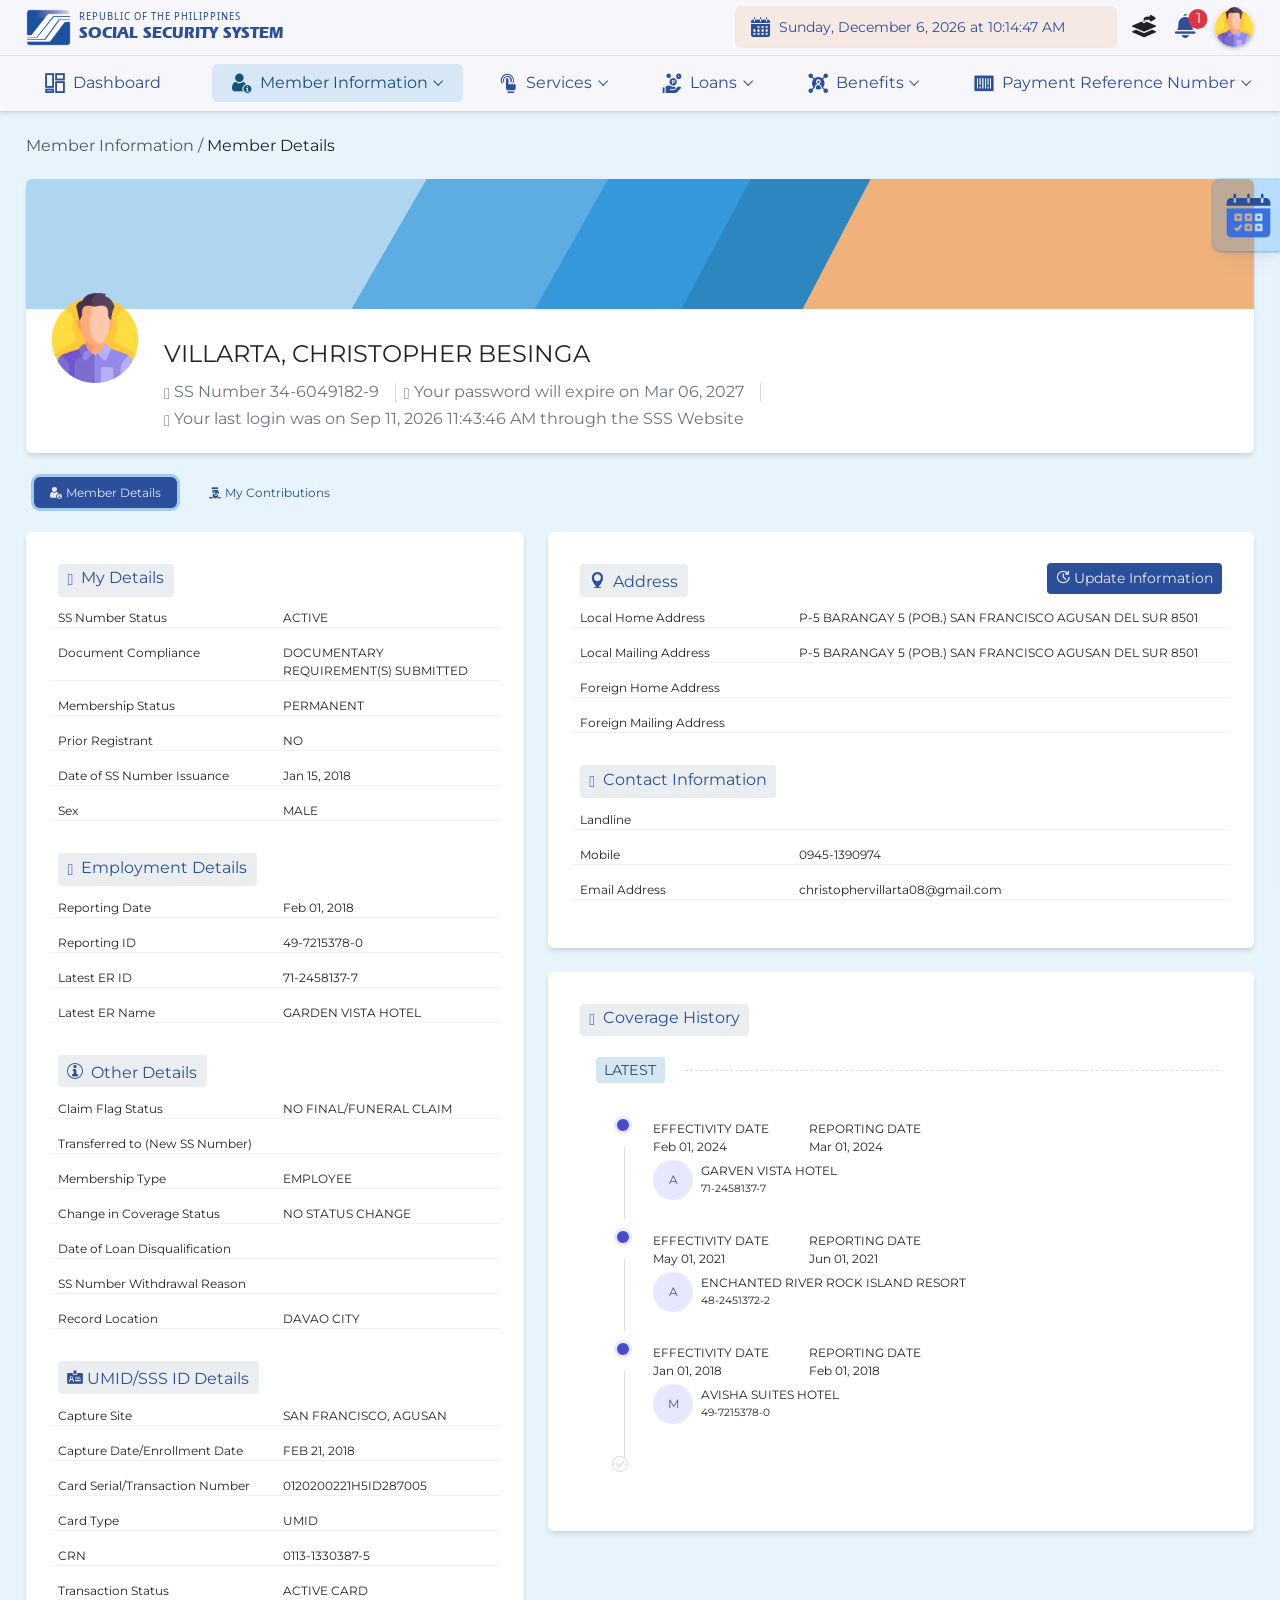
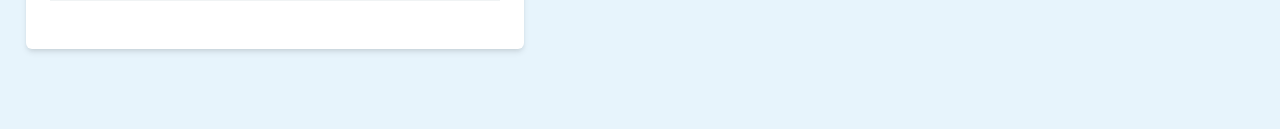
==== commit b316474f: "Second Commit" ====
--- a/index.html
+++ b/index.html
@@ -3572,7 +3572,7 @@
                                             <div class="col-6 border-bottom">Date of SS Number Issuance</div>
                                             <div class="col-6 border-bottom">Jan 15, 2018</div>
                                             <div class="col-6 border-bottom">Sex</div>
-                                            <div class="col-6 border-bottom">MALE</div>
+                                            <div class="col-6 border-bottom">MALE</div> 
                                         </div>
                                     </div>
                                     <div class="d-md-none d-lg-none d-xl-none">
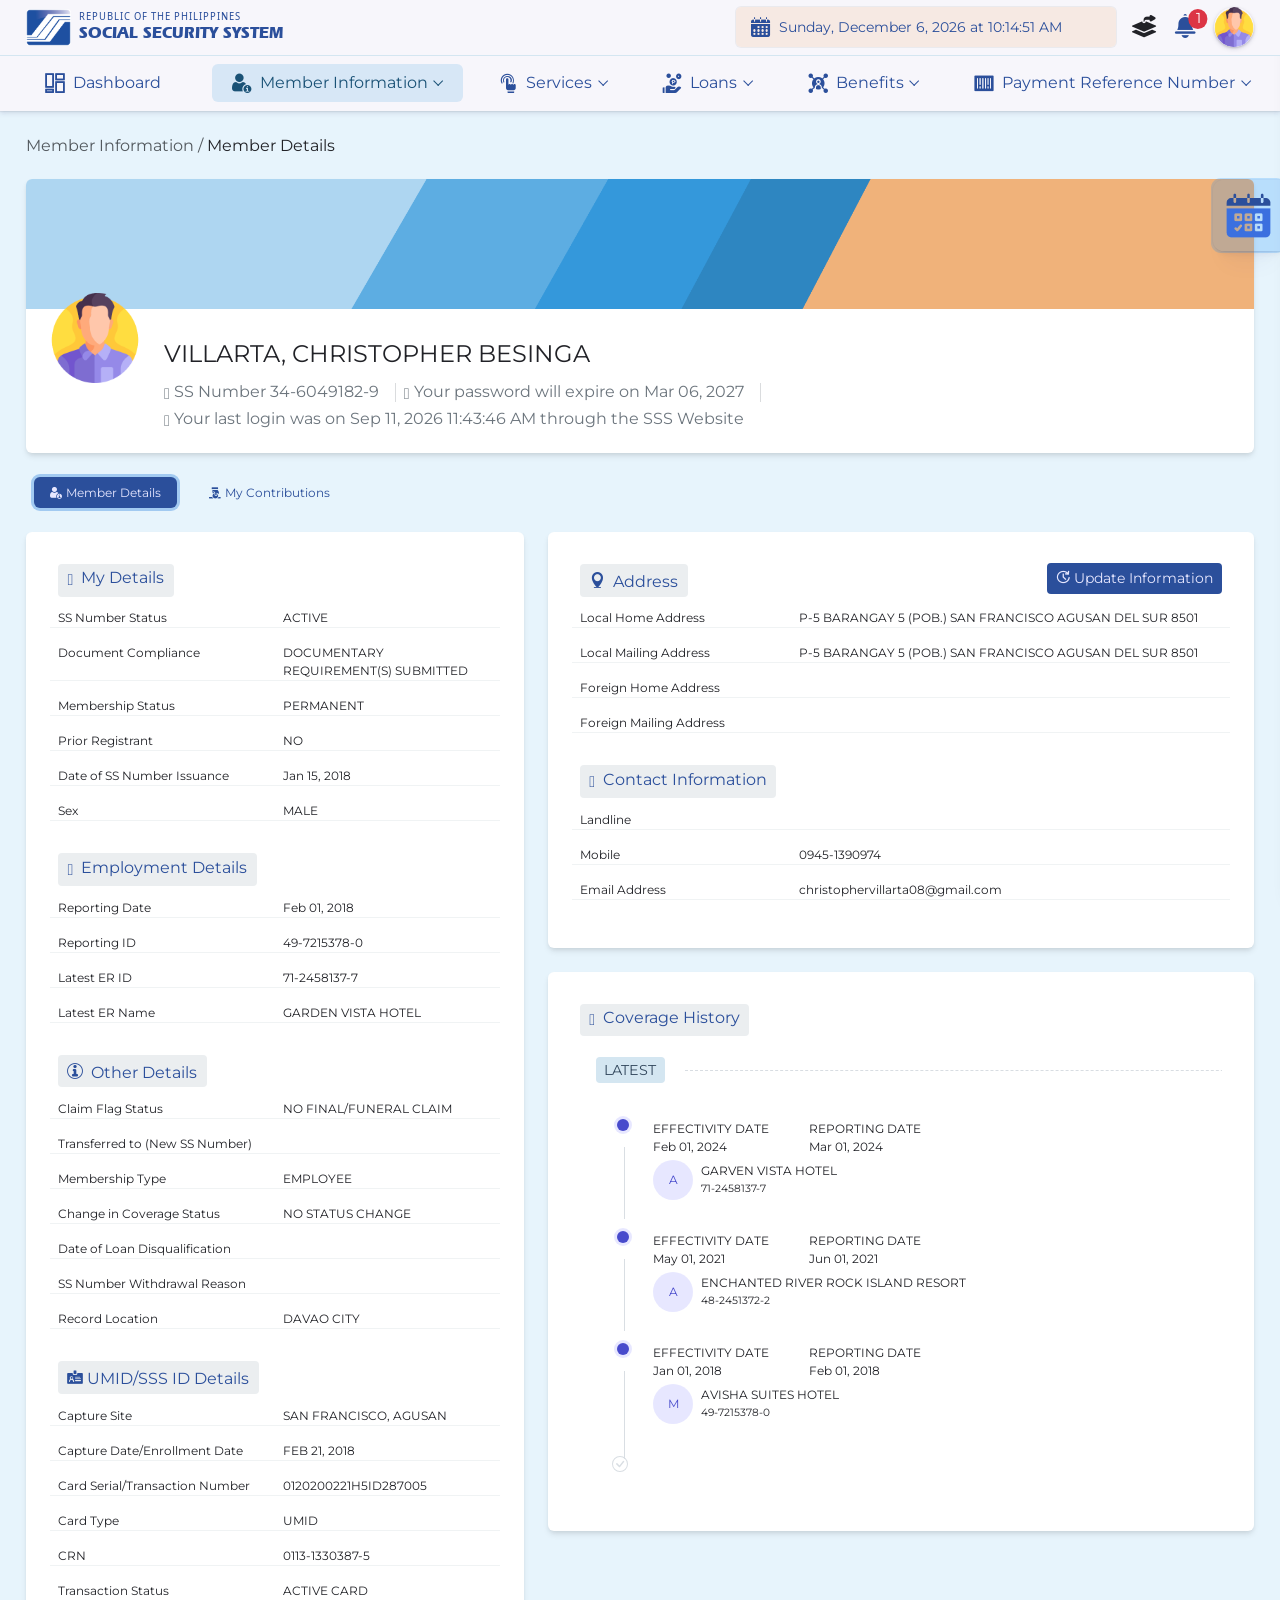
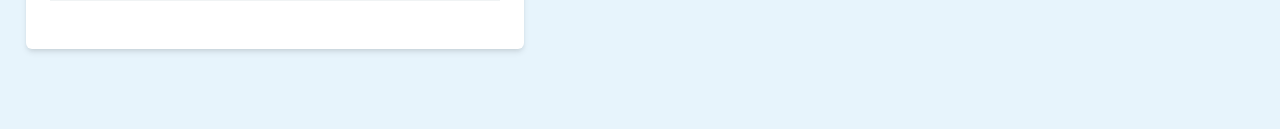
==== commit a7de9c0a: "third commit" ====
--- a/index.html
+++ b/index.html
@@ -2373,7 +2373,7 @@
                                     </div>
                                     
                                         <div class="dropdown-shortcuts-item col">
-                                            <a href="#" onclick="gotoPage(this, &quot;/member/auth/navi/module/services/disbursementAccount/62/tree&quot;, &quot;GET&quot;)" data-mod="62" data-parent="56">
+                                            <a href="#" data-mod="62" data-parent="56">
                                                 <span class="dropdown-shortcuts-icon bg-label-secondary rounded-circle mb-2">
                                                     <i class="ico-daem ico-sm"></i>
                                                 </span>
@@ -2402,7 +2402,7 @@
                                 </div>
                                 <div class="row row-bordered overflow-visible g-0">
                                     <div class="dropdown-shortcuts-item col">
-                                        <a href="#" onclick="gotoPage(this, &quot;/member/auth/navi/module/loans/salloan/78/tree&quot;)" data-mod="78" data-parent="57">
+                                        <a href="#" data-mod="78" data-parent="57">
                                             <span class="dropdown-shortcuts-icon bg-label-secondary rounded-circle mb-2">
                                                 <i class="ico-loansapp ico-sm"></i>
                                             </span>
@@ -2410,7 +2410,7 @@
                                         </a>
                                     </div>
                                     <div class="dropdown-shortcuts-item col">
-                                        <a href="#" onclick="gotoPage(this, &quot;/member/auth/navi/module/others/contactUs/77/tree&quot;, &quot;GET&quot;)" data-mod="77" data-parent="0">
+                                        <a href="#" data-mod="77" data-parent="0">
                                             <span class="dropdown-shortcuts-icon bg-label-secondary rounded-circle mb-2">
                                                 <i class="ico-contactus ico-sm"></i>
                                             </span>
@@ -2543,7 +2543,7 @@
             
 
             <li class="dropdown-menu-footer border-top p-3">
-                <button class="btn btn-primary text-uppercase w-100" onclick="gotoPage(this, &quot;/member/auth/navi/module/others/notifications/76/tree&quot;, &quot;GET&quot;)" data-mod="76" data-parent="0">View All Notifications</button>
+                <button class="btn btn-primary text-uppercase w-100"  data-mod="76" data-parent="0">View All Notifications</button>
             </li>
         </ul>
     </li>
@@ -2619,25 +2619,25 @@
             </div>
         </li>
         <li class="list-group-item border-bottom-0 px-2">
-            <a class="dropdown-item aic d-flex align-items-center justify-content-start" href="#" onclick="gotoPage(this, &quot;/member/auth/navi/module/eeinfo/memDetails/89/tree&quot;, &quot;GET&quot;)" data-mod="89" data-modparent="81">
+            <a class="dropdown-item aic d-flex align-items-center justify-content-start" href="#"  data-mod="89" data-modparent="81">
                 <i class="ico-memdets me-2"></i>
                 <span class="align-middle">My Details</span>
             </a>
         </li>
         <li class="list-group-item border-bottom-0 px-2">
-            <a class="dropdown-item aic d-flex align-items-center justify-content-start" href="#" onclick="gotoPage(this, &quot;/member/auth/navi/module/eeinfo/changePwd/61/tree&quot;, &quot;GET&quot;)" data-mod="61" data-modparent="55">
+            <a class="dropdown-item aic d-flex align-items-center justify-content-start" href="#" data-mod="61" data-modparent="55">
                 <i class="ico-changepass me-2"></i>
                 <span class="align-middle">Change Password</span>
             </a>
         </li>
         <li class="list-group-item border-bottom-0 px-2">
-            <a class="dropdown-item aic d-flex align-items-center justify-content-start" href="#" onclick="gotoPage(this, &quot;/member/auth/navi/module/totp/setup/81/tree&quot;, &quot;GET&quot;)" data-mod="81" data-modparent="55">
+            <a class="dropdown-item aic d-flex align-items-center justify-content-start" href="#" data-mod="81" data-modparent="55">
                 <i class="ico-totp-setup me-2"></i>
                 <span class="align-middle">Setup Time-based One-Time Password</span>
             </a>
         </li>
         <li class="list-group-item border-bottom-0 px-2">
-            <a class="dropdown-item d-flex align-items-center justify-content-start" href="#" onclick="gotoPage(this, &quot;/member/auth/navi/module/others/contactUs/77/tree&quot;, &quot;GET&quot;)">
+            <a class="dropdown-item d-flex align-items-center justify-content-start" href="#" >
                 <i class="ico-contactus me-2"></i>
                 <span class="align-middle">Contact Us</span>
             </a>
@@ -3529,8 +3529,8 @@
         <div class="col-md-12">
             <!-- Desktop Navbar -->
             <ul class="meminfonav nav nav-pills d-none d-md-flex flex-column flex-md-row mb-4">
-                <li class="nav-item"><a class="nav-link active" data-mod="89" data-modparent="81" href="#" onclick="gotoPage(this, &quot;/member/auth/navi/module/eeinfo/memDetails/89/tree&quot;, &quot;GET&quot;)"><i class="ico-memdets me-1"></i> Member Details</a></li>
-                <li class="nav-item"><a class="nav-link" data-mod="93" data-modparent="81" href="index2.html" onclick="gotoPage(this, &quot;/member/auth/navi/module/eeinfo/contri/93/tree&quot;, &quot;GET&quot;)"><i class="ico-contri me-1"></i> My Contributions</a></li>
+                <li class="nav-item"><a class="nav-link active" data-mod="89" data-modparent="81" href="#" ><i class="ico-memdets me-1"></i> Member Details</a></li>
+                <li class="nav-item"><a class="nav-link" data-mod="93" data-modparent="81" href="index2.html" ><i class="ico-contri me-1"></i> My Contributions</a></li>
             </ul>
 
             <!-- Mobile Navbar -->
@@ -3539,8 +3539,8 @@
                     <i class="ico-acct me-1"></i> Member Information
                 </button>
                 <ul class="dropdown-menu w-100" aria-labelledby="dropdownMenuButton">
-                    <li><a class="dropdown-item" data-mod="89" data-modparent="81" href="#" onclick="gotoPage(this, &quot;/member/auth/navi/module/eeinfo/memDetails/89/tree&quot;, &quot;GET&quot;)"><i class="ico-memdets me-1"></i> Member Details</a></li>
-                    <li><a class="dropdown-item" data-mod="93" data-modparent="81" href="index2.html" onclick="gotoPage(this, &quot;/member/auth/navi/module/eeinfo/contri/93/tree&quot;, &quot;GET&quot;)"><i class="ico-contri me-1"></i> My Contributions</a></li>
+                    <li><a class="dropdown-item" data-mod="89" data-modparent="81" href="#"><i class="ico-memdets me-1"></i> Member Details</a></li>
+                    <li><a class="dropdown-item" data-mod="93" data-modparent="81" href="index2.html" ><i class="ico-contri me-1"></i> My Contributions</a></li>
                 </ul>
             </div>
         </div>
@@ -4827,7 +4827,7 @@
                 </div>
                 <div class="modal-footer text-center">
                     <button type="button" id="btn_pwdwaived" class="btn btn-secondary" data-bs-dismiss="modal" data-ind="exppwd">Waive</button>
-                    <button type="button" id="btn_pwdchange" class="btn btn-primary" href="#" onclick="gotoPage(this, '/member/auth/navi/module/eeinfo/changePwd/61/tree', 'GET')" data-mod="61" data-modparent="55" data-ind="exppwd">Change Password</button>
+                    <button type="button" id="btn_pwdchange" class="btn btn-primary" href="#" data-mod="61" data-modparent="55" data-ind="exppwd">Change Password</button>
                 </div> 
             </div>
         </div>
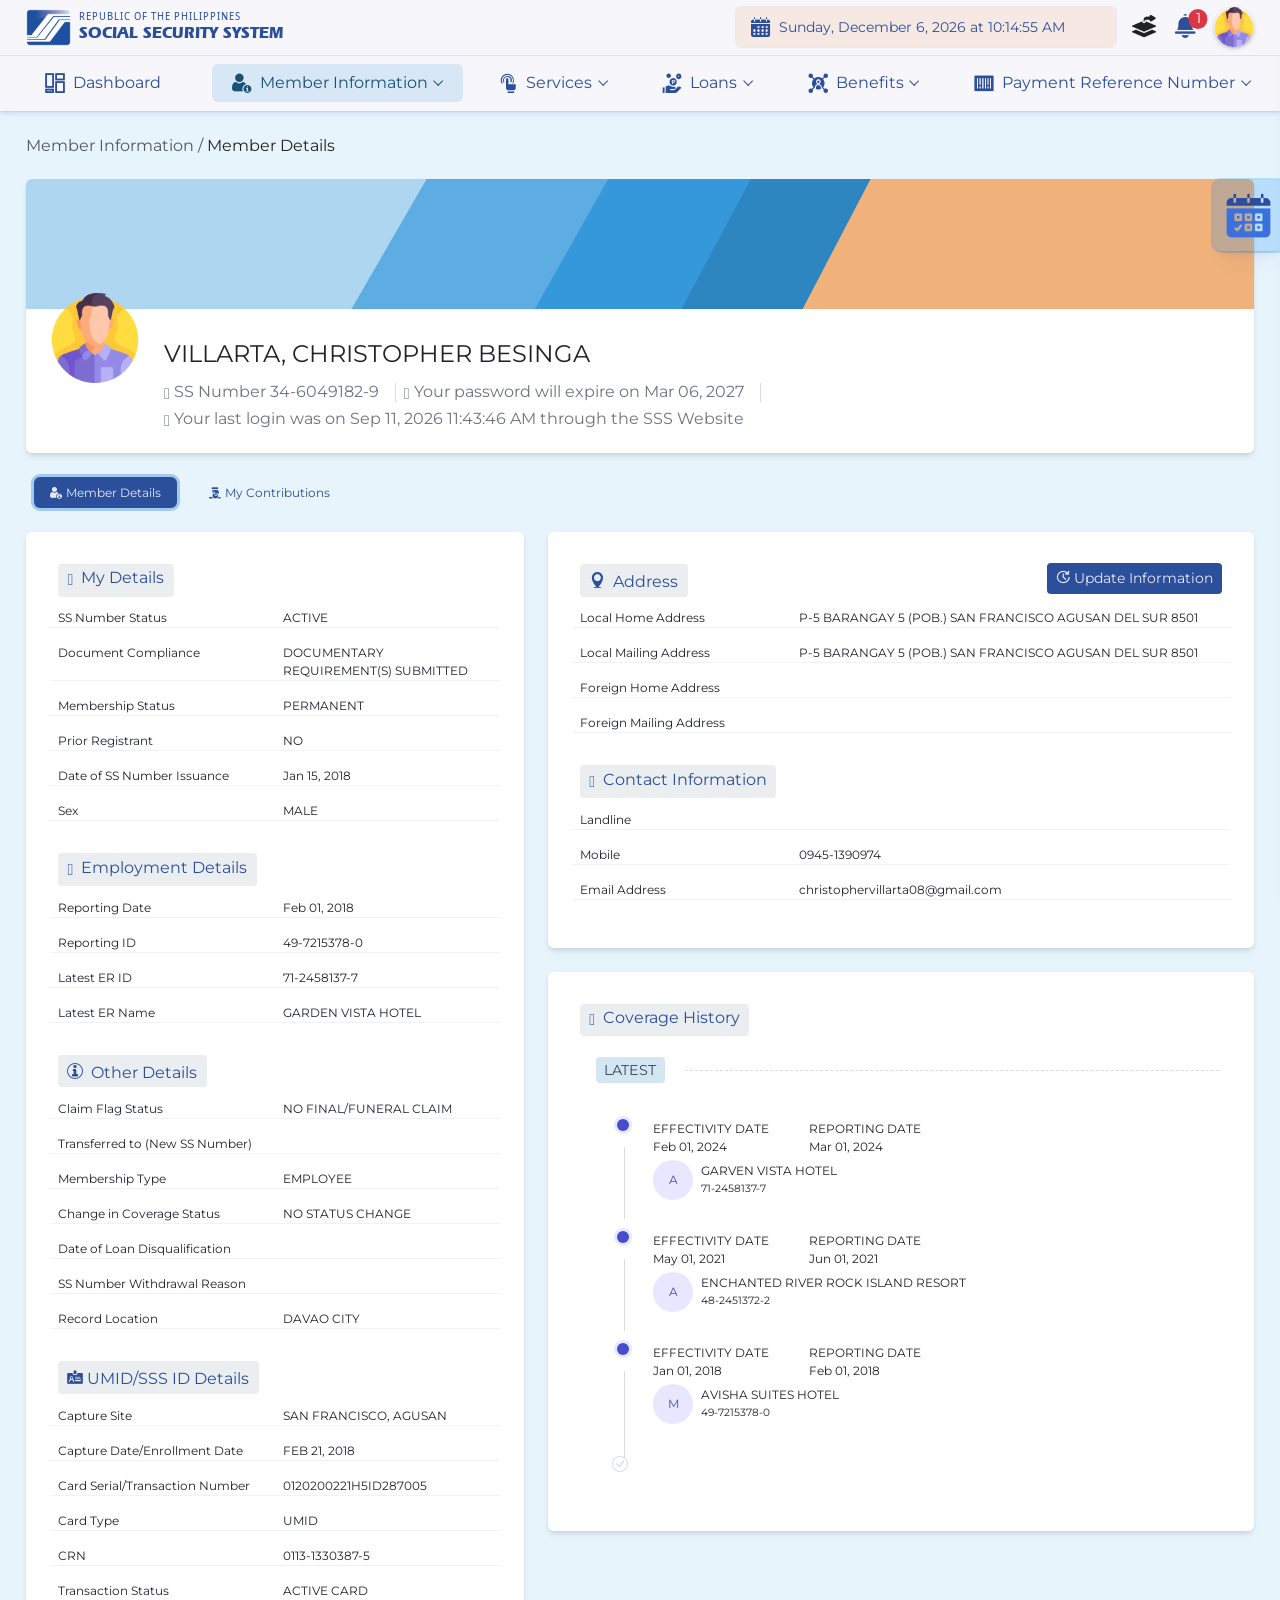
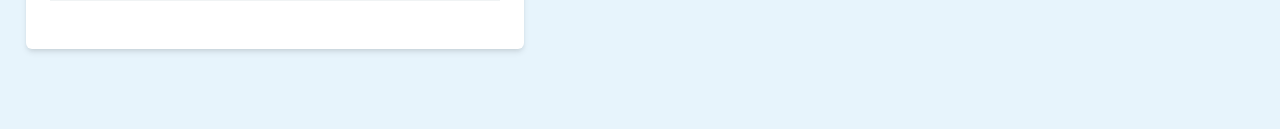
==== commit ed7c32fa: "sisxt commit" ====
--- a/index.html
+++ b/index.html
@@ -3581,7 +3581,7 @@
                                             <label for="floatingPlaintextInput" class="fw-bold px-0">SS Number Status</label>
                                         </div>
                                         <div class="form-floating">
-                                            <textarea id="floatingPlaintextInput" class="form-control-plaintext px-0 text-break h-100" readonly>APPLICATION THRU THE WEB</textarea>
+                                            <textarea id="floatingPlaintextInput" class="form-control-plaintext px-0 text-break h-100" readonly>DOCUMENTARY REQUIREMENT(S) SUBMITTED</textarea>
                                             <label for="floatingPlaintextInput" class="fw-bold px-0">Document Compliance</label>
                                         </div>
 
@@ -3590,7 +3590,7 @@
                                             <label for="floatingPlaintextInput" class="fw-bold px-0">Membership Status</label>
                                         </div>
                                         <div class="form-floating">
-                                            <input id="floatingPlaintextInput" class="form-control-plaintext px-0" type="text" value="Jun 27, 2016" readonly>
+                                            <input id="floatingPlaintextInput" class="form-control-plaintext px-0" type="text" value="Jan 15, 2018" readonly>
                                             <label for="floatingPlaintextInput" class="fw-bold px-0">Date of SS Number Issuance</label>
                                         </div>
                                         <div class="form-floating">
@@ -3813,11 +3813,11 @@
                                             <label for="floatingPlaintextInput" class="fw-bold px-0">Landline</label>
                                         </div>
                                         <div class="form-floating mb-3">
-                                            <input id="floatingPlaintextInput" class="form-control-plaintext px-0" type="text" value="0966-9531268" readonly>
+                                            <input id="floatingPlaintextInput" class="form-control-plaintext px-0" type="text" value="0945-1390974" readonly>
                                             <label for="floatingPlaintextInput" class="fw-bold px-0">Mobile</label>
                                         </div>
                                         <div class="form-floating mb-3">
-                                            <input id="floatingPlaintextInput" class="form-control-plaintext px-0" type="text" value="villartachris19@gmail.com" readonly>
+                                            <input id="floatingPlaintextInput" class="form-control-plaintext px-0" type="text" value="christophervillarta08@gmail.com" readonly>
                                             <label for="floatingPlaintextInput" class="fw-bold px-0">Email Address</label>
                                         </div>
                                     </div>
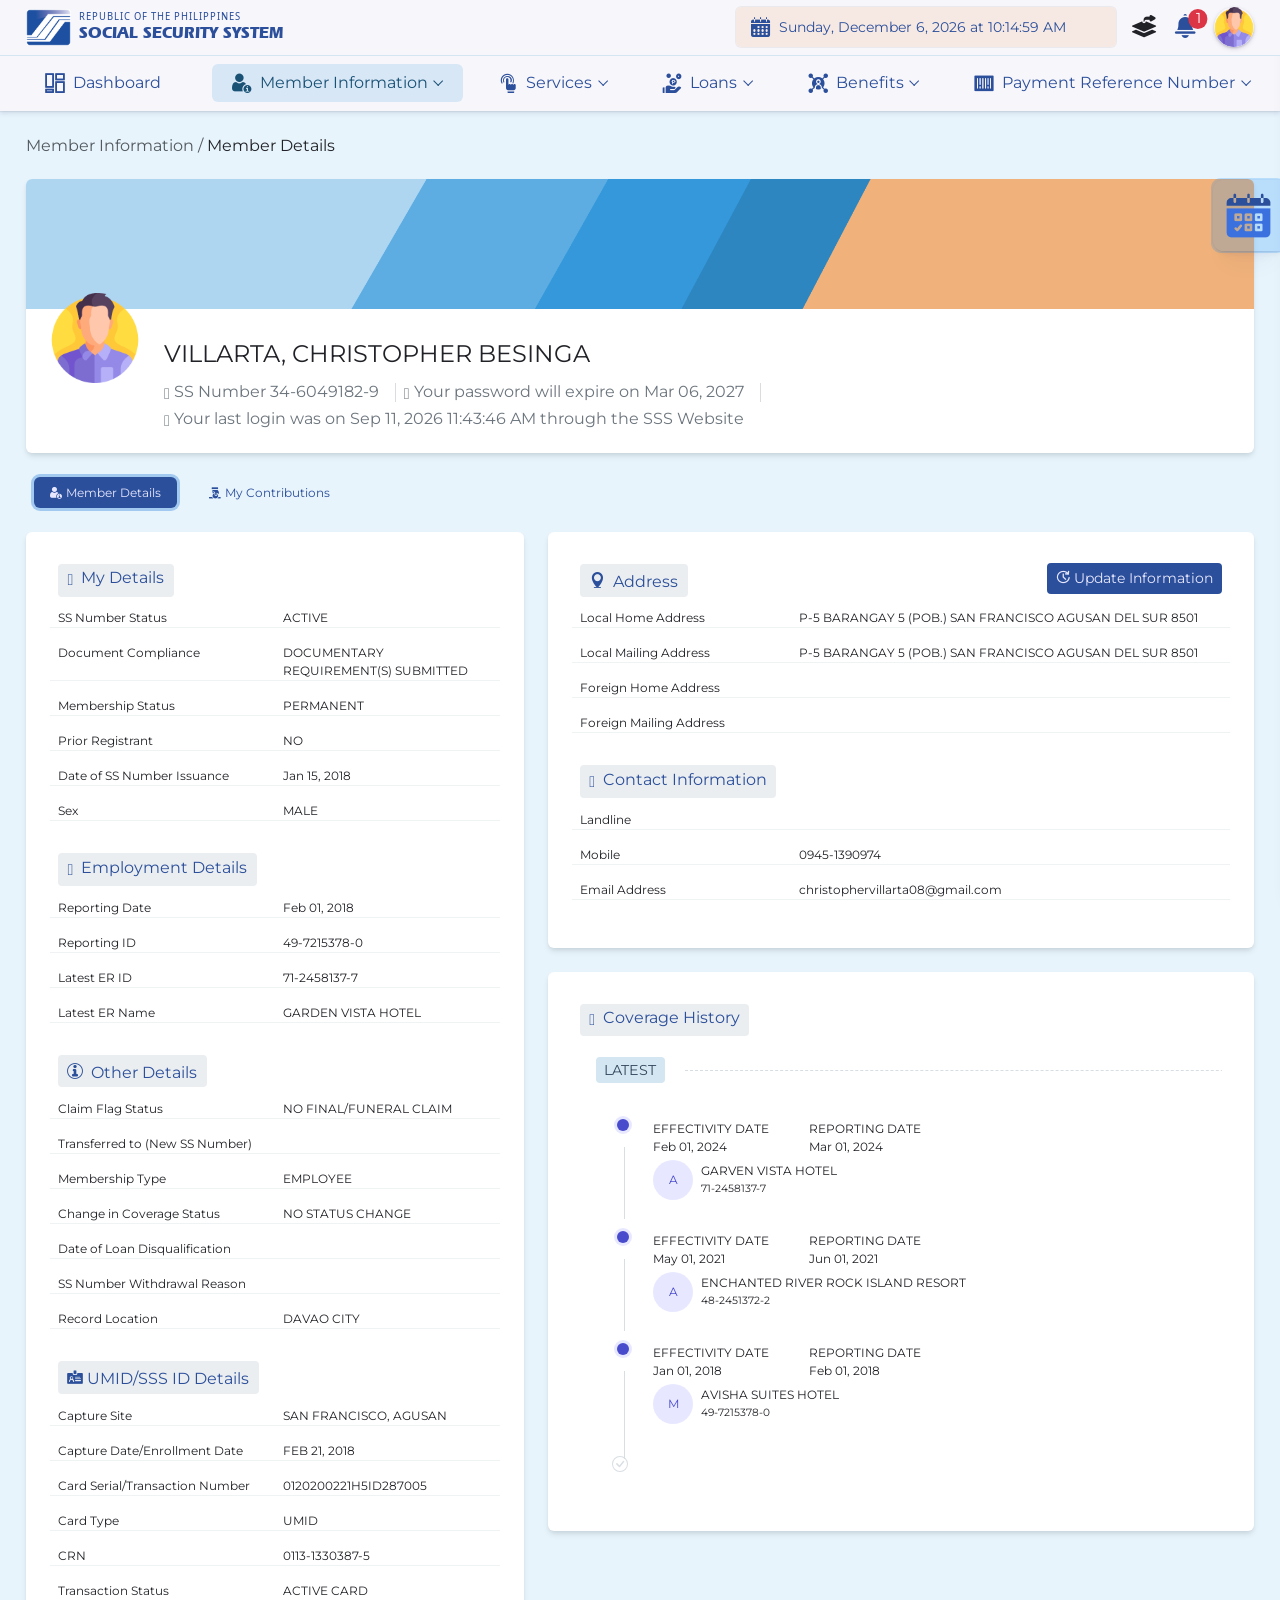
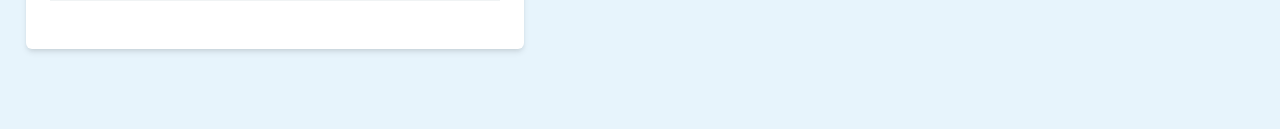
==== commit b2a12cb7: "7th commit" ====
--- a/index.html
+++ b/index.html
@@ -3619,19 +3619,19 @@
                                         </div>
                                         <div class="d-md-none d-lg-none d-xl-none">
                                             <div class="form-floating">
-                                                <input id="floatingPlaintextInput" class="form-control-plaintext px-0" type="text" value="Feb 01, 2017" readonly>
+                                                <input id="floatingPlaintextInput" class="form-control-plaintext px-0" type="text" value="Feb 01, 2018" readonly>
                                                 <label for="floatingPlaintextInput" class="fw-bold px-0">Reporting Date</label>
                                             </div>
                                             <div class="form-floating mb-3">
-                                                <input id="floatingPlaintextInput" class="form-control-plaintext px-0" type="text" value="03-9247248-5" readonly>
+                                                <input id="floatingPlaintextInput" class="form-control-plaintext px-0" type="text" value="49-7215378-0" readonly>
                                                 <label for="floatingPlaintextInput" class="fw-bold px-0">Reporting ID</label>
                                             </div>
                                             <div class="form-floating mb-3">
-                                                <input id="floatingPlaintextInput" class="form-control-plaintext px-0" type="text" value="03-9022032-5" readonly>
+                                                <input id="floatingPlaintextInput" class="form-control-plaintext px-0" type="text" value="71-2458137-7" readonly>
                                                 <label for="floatingPlaintextInput" class="fw-bold px-0">Latest ER ID</label>
                                             </div>
                                             <div class="form-floating mb-3">
-                                                <input id="floatingPlaintextInput" class="form-control-plaintext px-0" type="text" value="ACABAR MARKETING INTERNATIONAL" readonly>
+                                                <input id="floatingPlaintextInput" class="form-control-plaintext px-0" type="text" value="GARDEN VISTA HOTEL" readonly>
                                                 <label for="floatingPlaintextInput" class="fw-bold px-0">Latest ER Name</label>
                                             </div>
                                         </div>
@@ -3688,7 +3688,7 @@
                                             <label for="floatingPlaintextInput" class="fw-bold px-0">SS Number Withdrawal Reason</label>
                                         </div>
                                         <div class="form-floating mb-3">
-                                            <input id="floatingPlaintextInput" class="form-control-plaintext px-0" type="text" value="SAN FRANCISCO, AGUSAN" readonly>
+                                            <input id="floatingPlaintextInput" class="form-control-plaintext px-0" type="text" value="DAVAO CITY" readonly>
                                             <label for="floatingPlaintextInput" class="fw-bold px-0">Record Location</label>
                                         </div>
                                     </div>
@@ -3724,7 +3724,7 @@
                                             <label for="floatingPlaintextInput" class="fw-bold px-0">Capture Site</label>
                                         </div>
                                         <div class="form-floating mb-3">
-                                            <input id="floatingPlaintextInput" class="form-control-plaintext px-0" type="text" value="FEB 21, 2020" readonly>
+                                            <input id="floatingPlaintextInput" class="form-control-plaintext px-0" type="text" value="FEB 21, 2018" readonly>
                                             <label for="floatingPlaintextInput" class="fw-bold px-0">Capture Date/Enrollment Date</label>
                                         </div>
                                         <div class="form-floating mb-3">
@@ -3736,7 +3736,7 @@
                                             <label for="floatingPlaintextInput" class="fw-bold px-0">Card Type</label>
                                         </div>
                                         <div class="form-floating mb-3">
-                                            <input id="floatingPlaintextInput" class="form-control-plaintext px-0" type="text" value="INACTIVE CARD" readonly>
+                                            <input id="floatingPlaintextInput" class="form-control-plaintext px-0" type="text" value="ACTIVE CARD" readonly>
                                             <label for="floatingPlaintextInput" class="fw-bold px-0">Transaction Status</label>
                                         </div>
                                     </div>
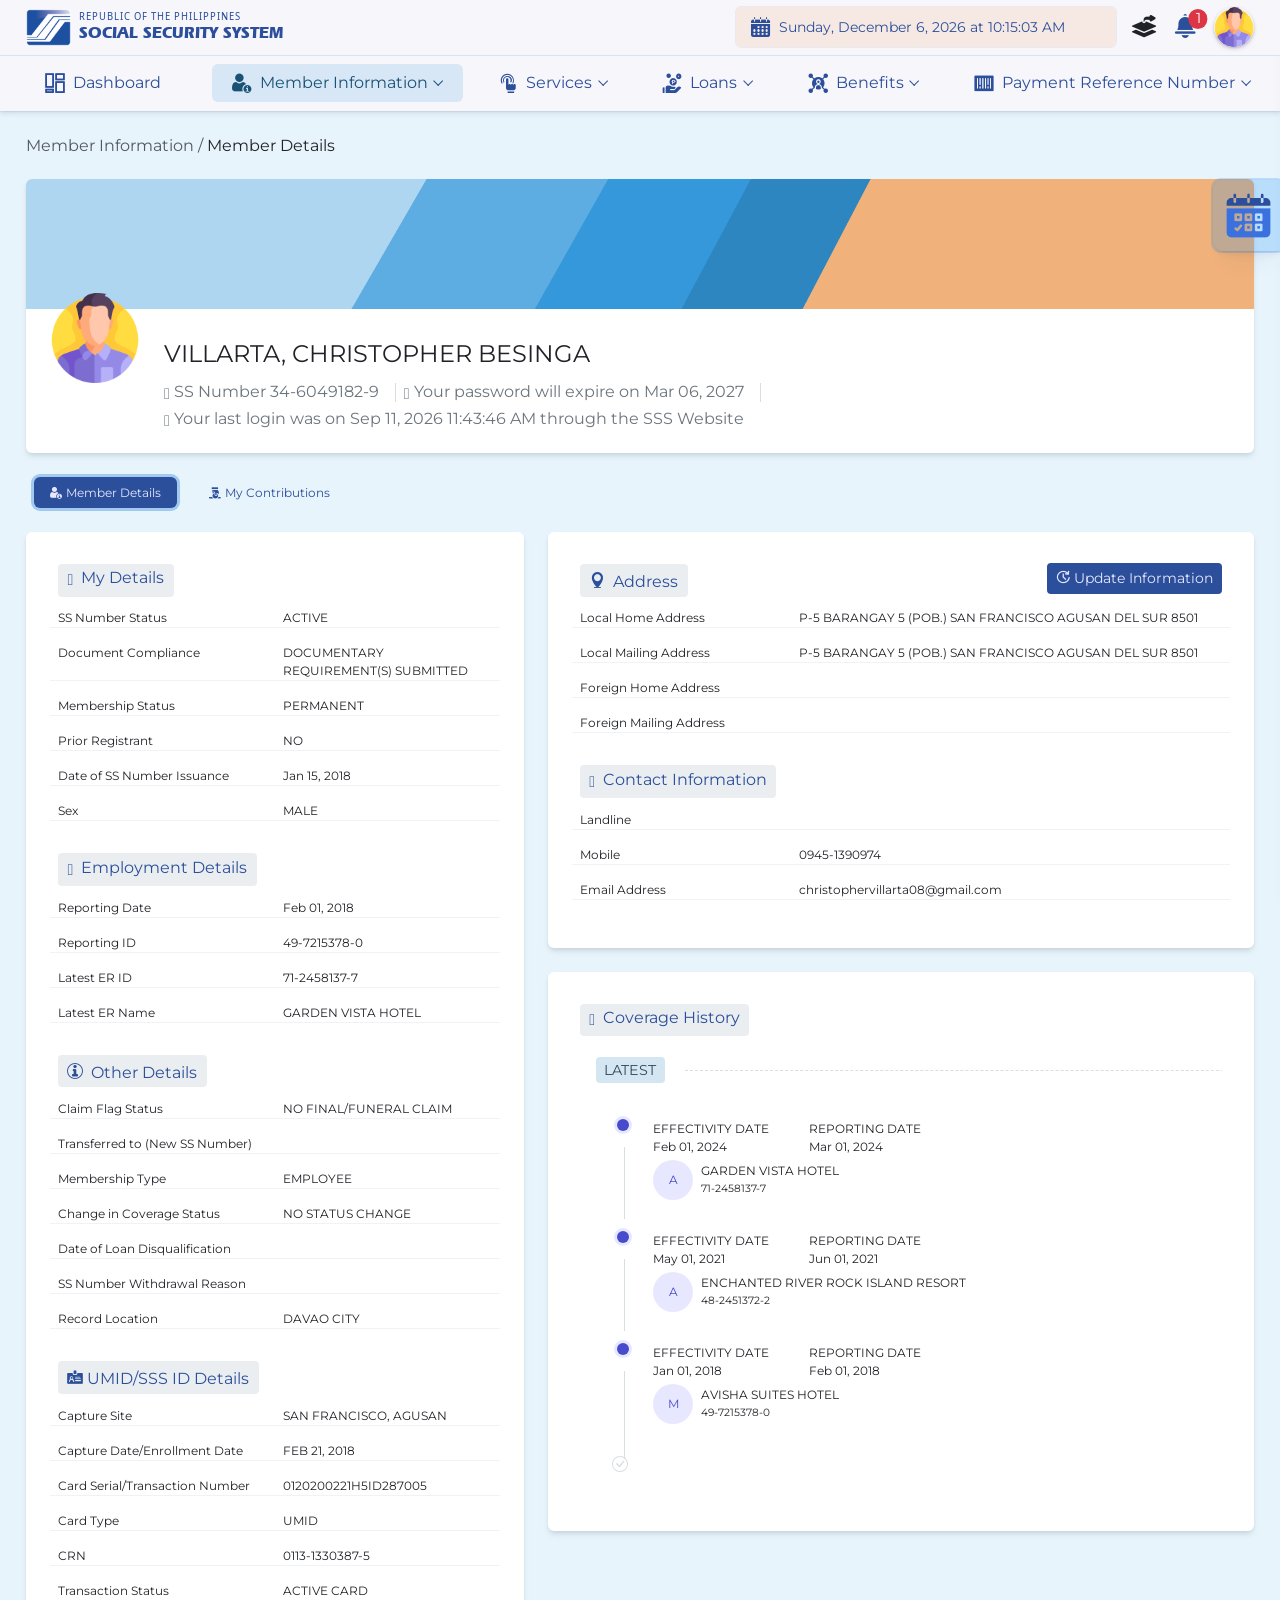
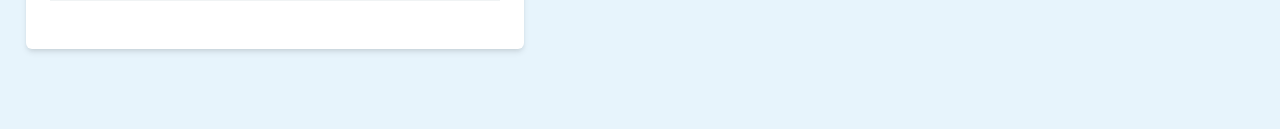
==== commit 5857dc86: "coverage history revision" ====
--- a/index.html
+++ b/index.html
@@ -3868,7 +3868,7 @@
                                                                 <span class="avatar-initial rounded-circle bg-ava-primary">A</span>
                                                             </div>
                                                             <div>
-                                                                <p class="mb-0">GARVEN VISTA HOTEL</p>
+                                                                <p class="mb-0">GARDEN VISTA HOTEL</p>
                                                                 <small class="mb-0">71-2458137-7</small>
                                                             </div>
                                                         </div>
